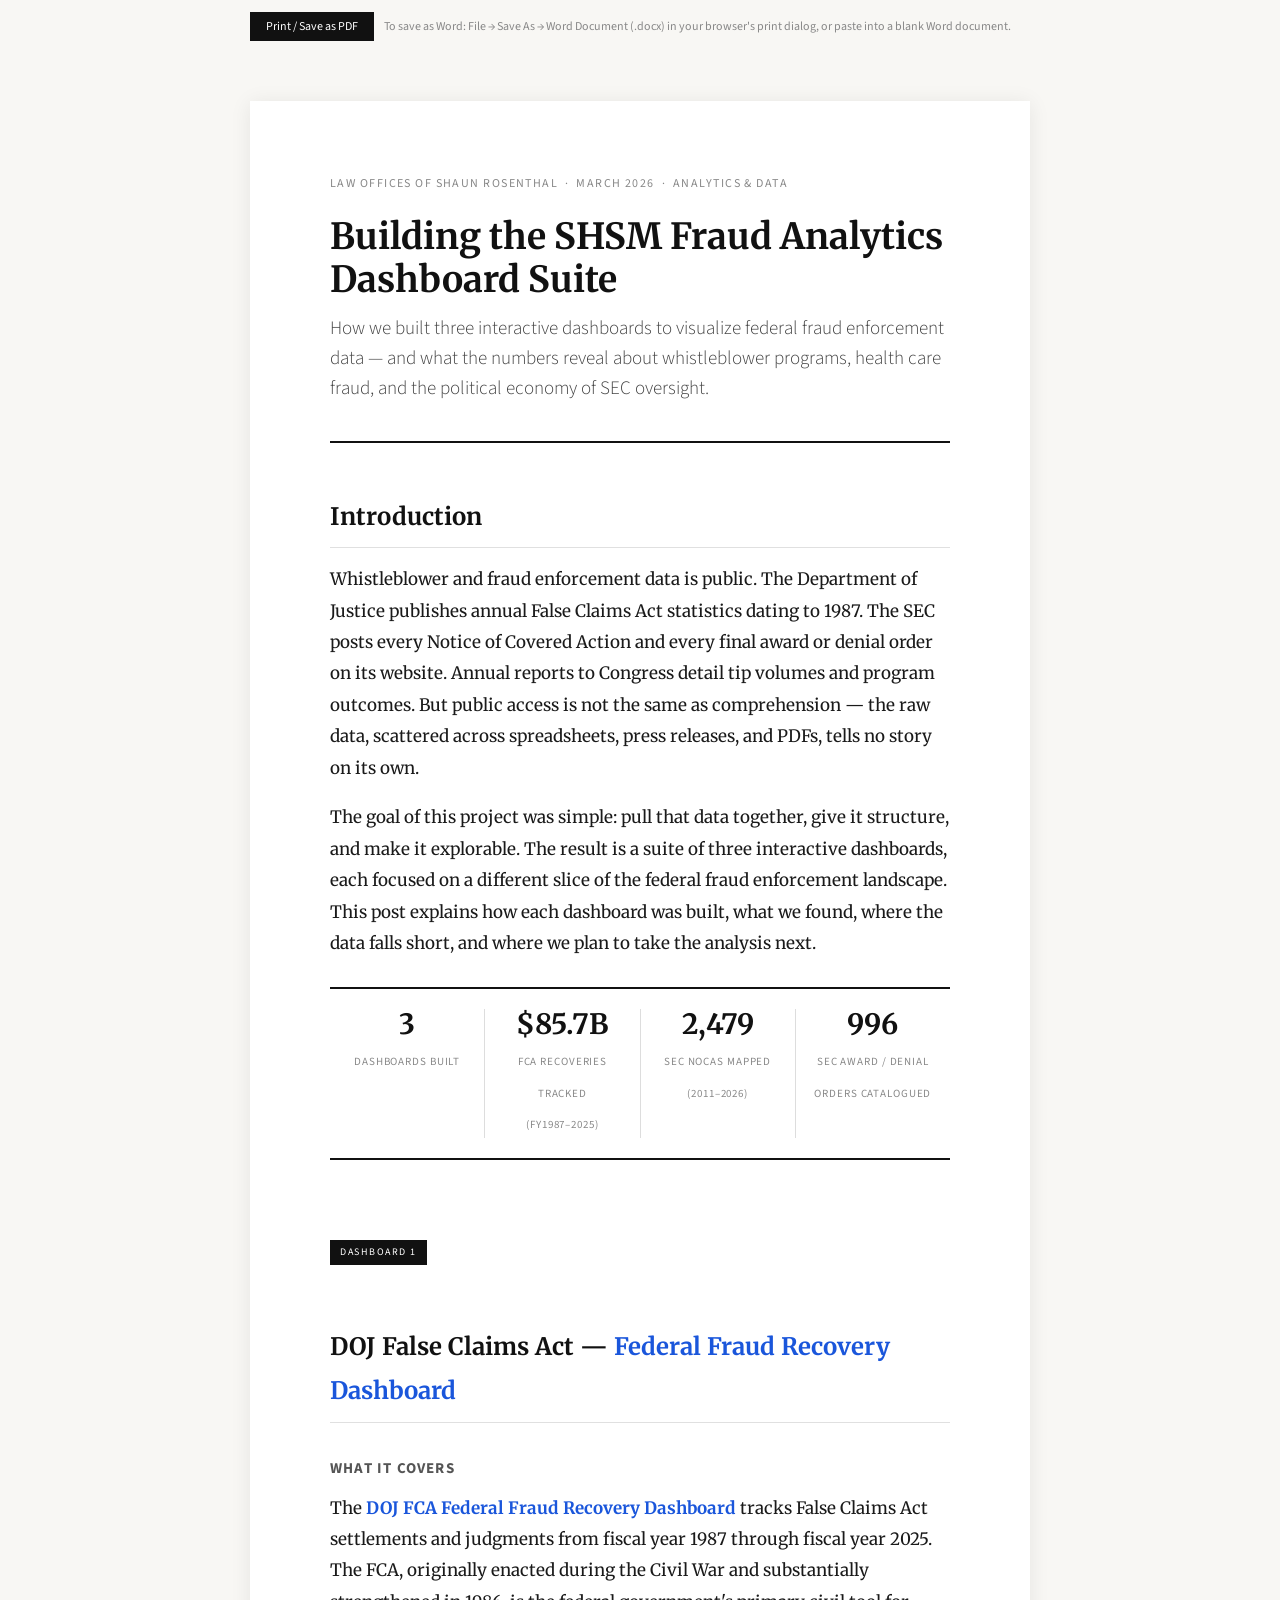
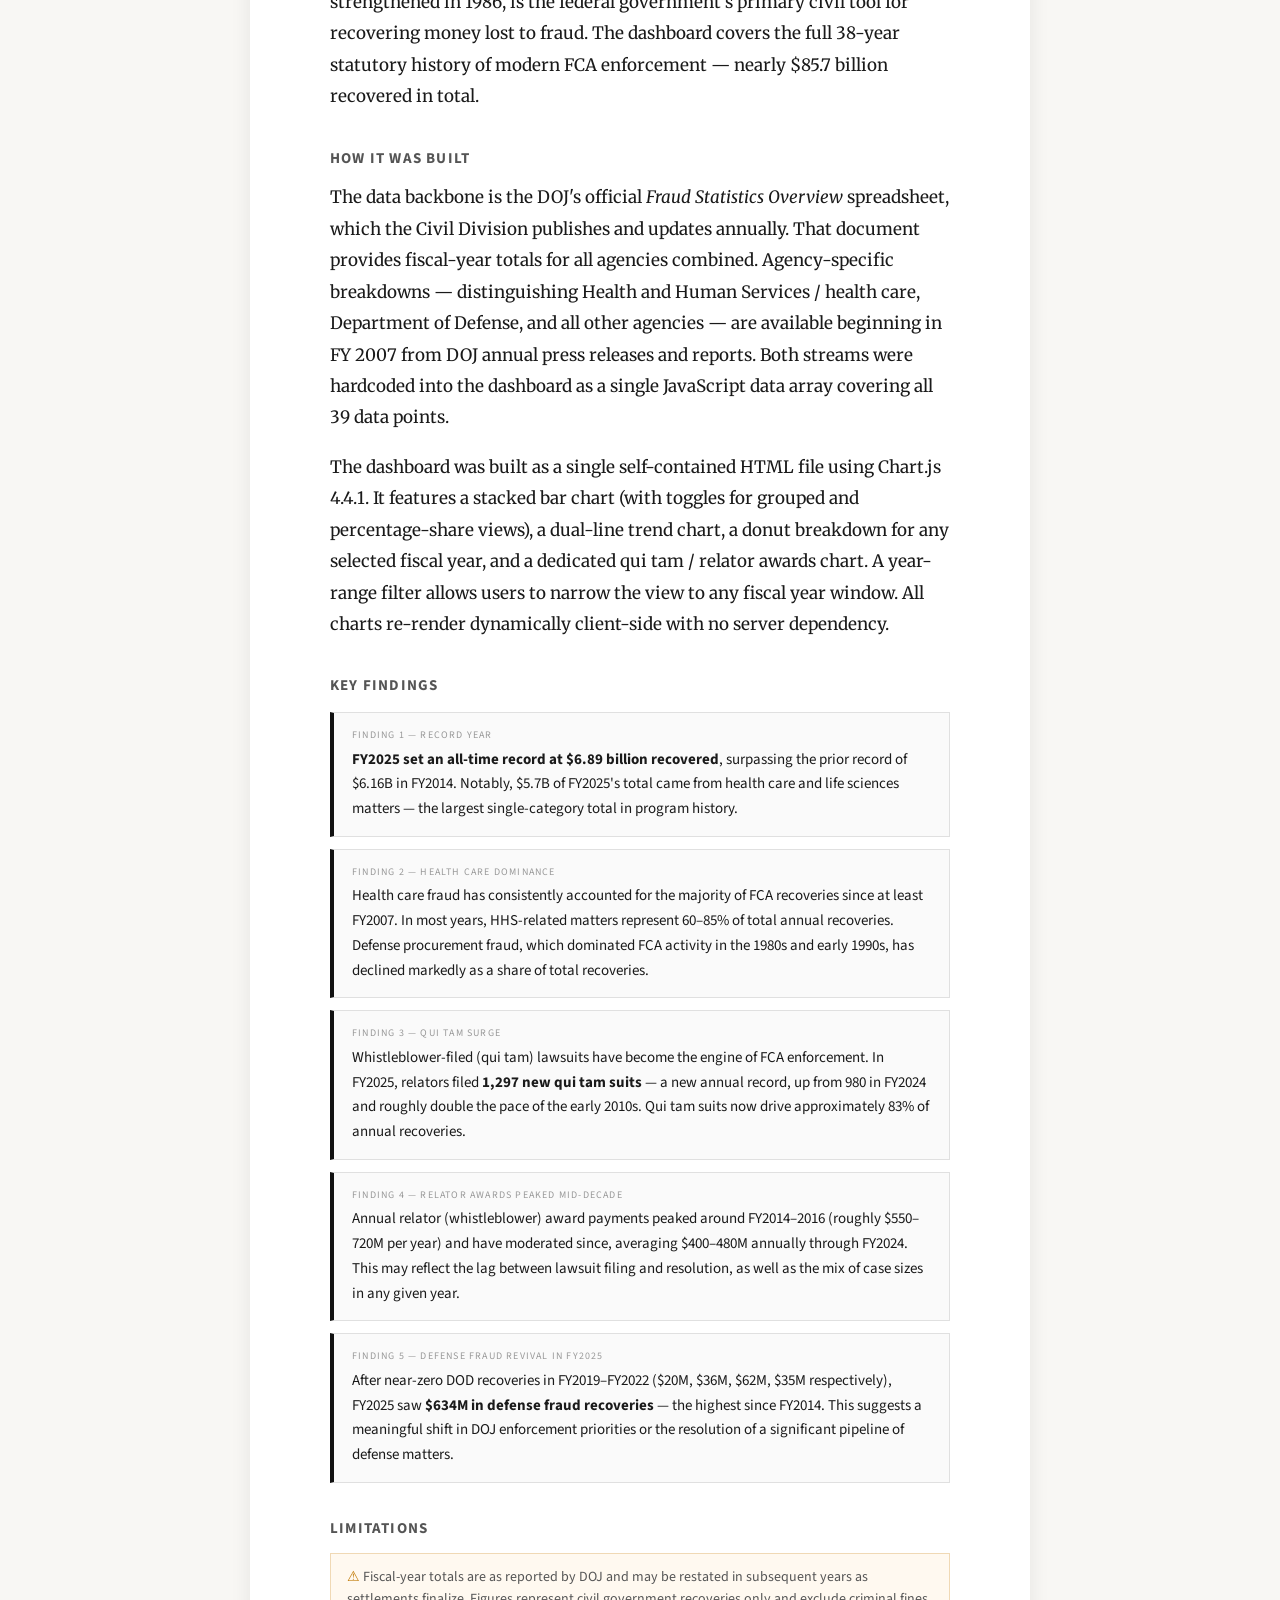
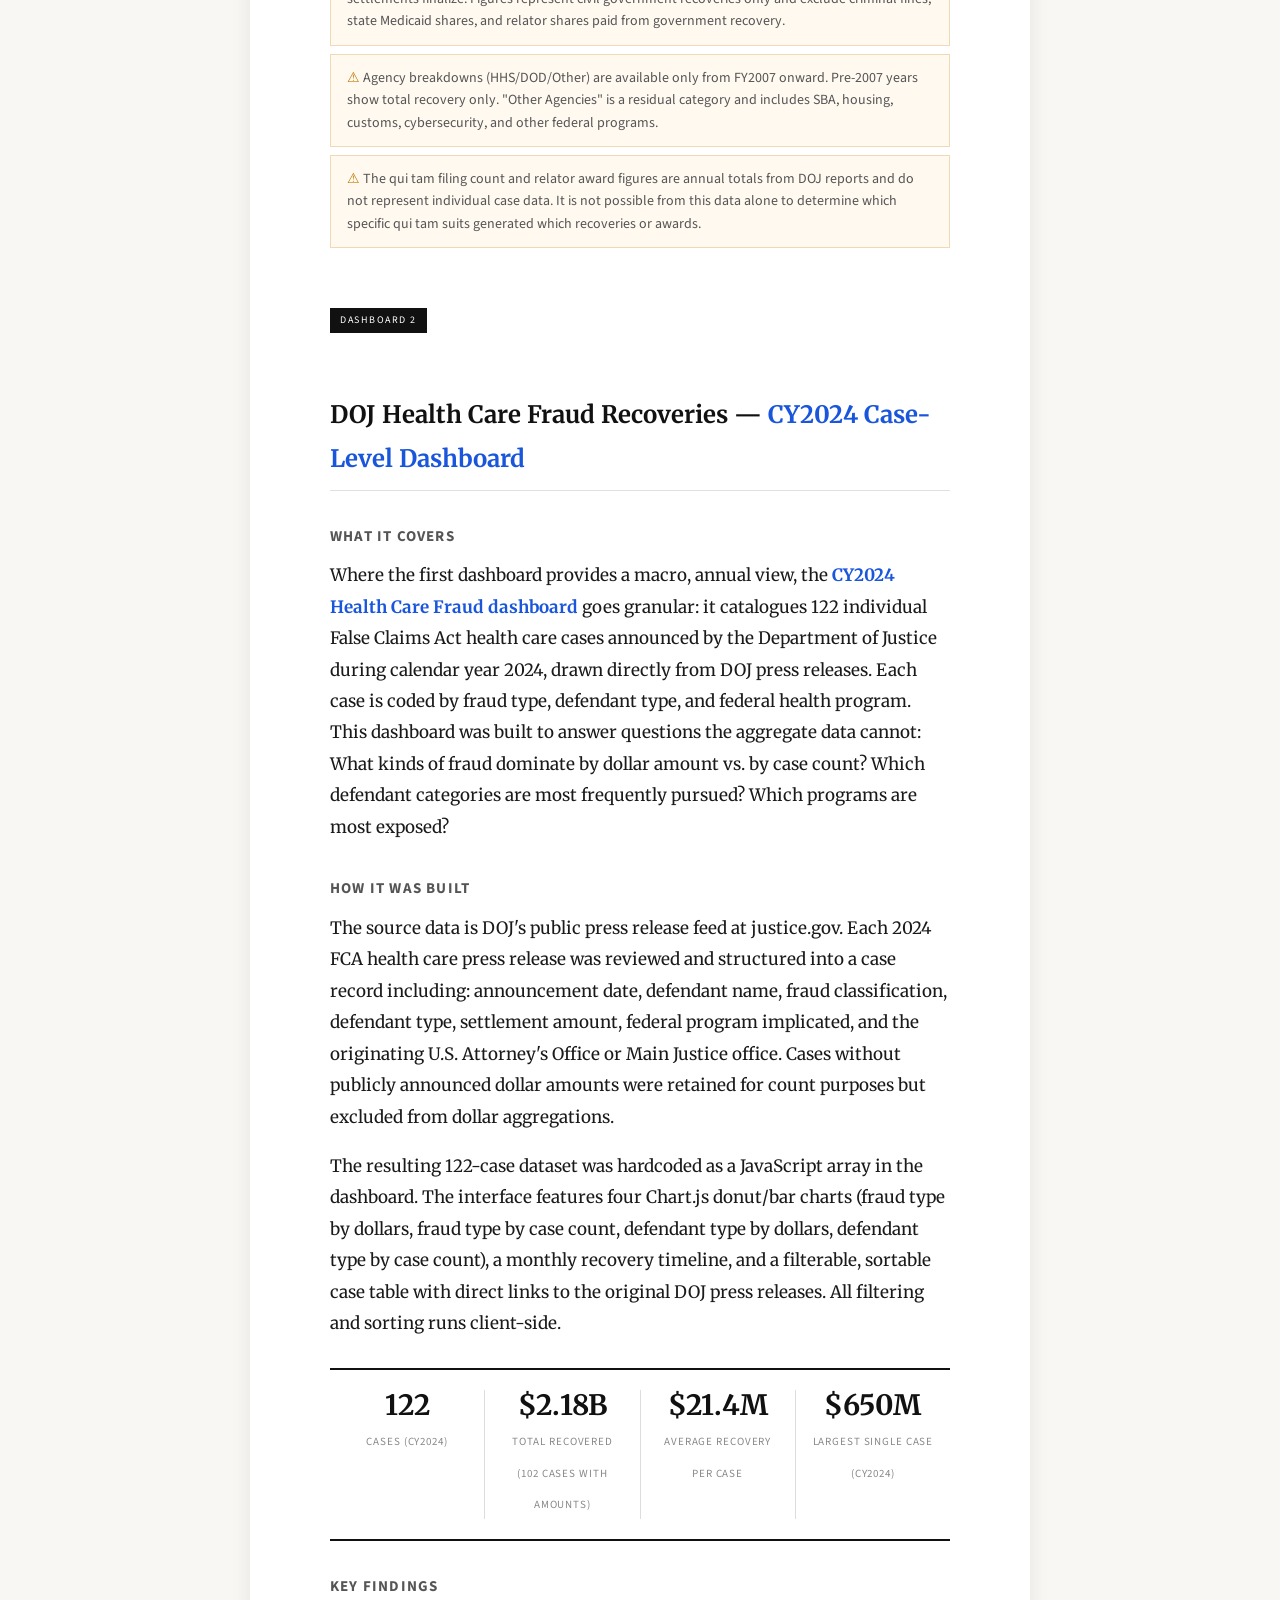
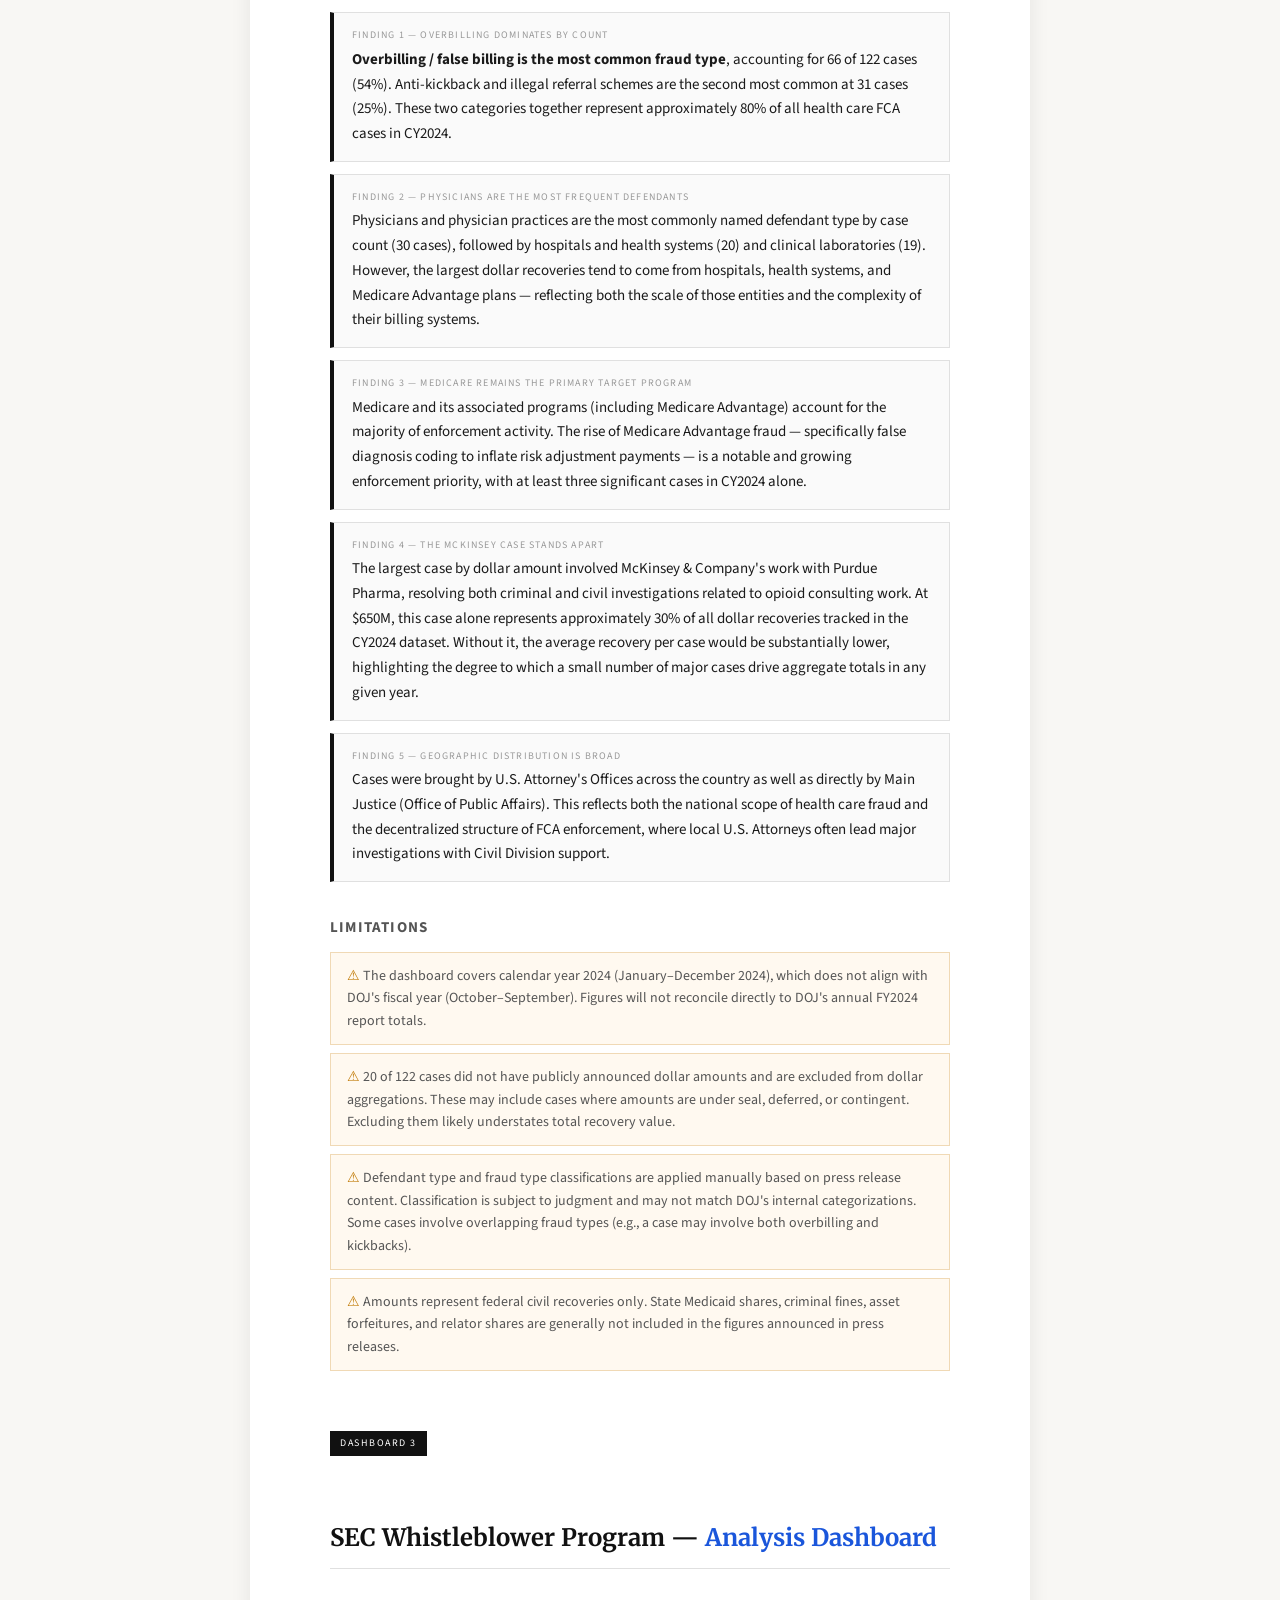
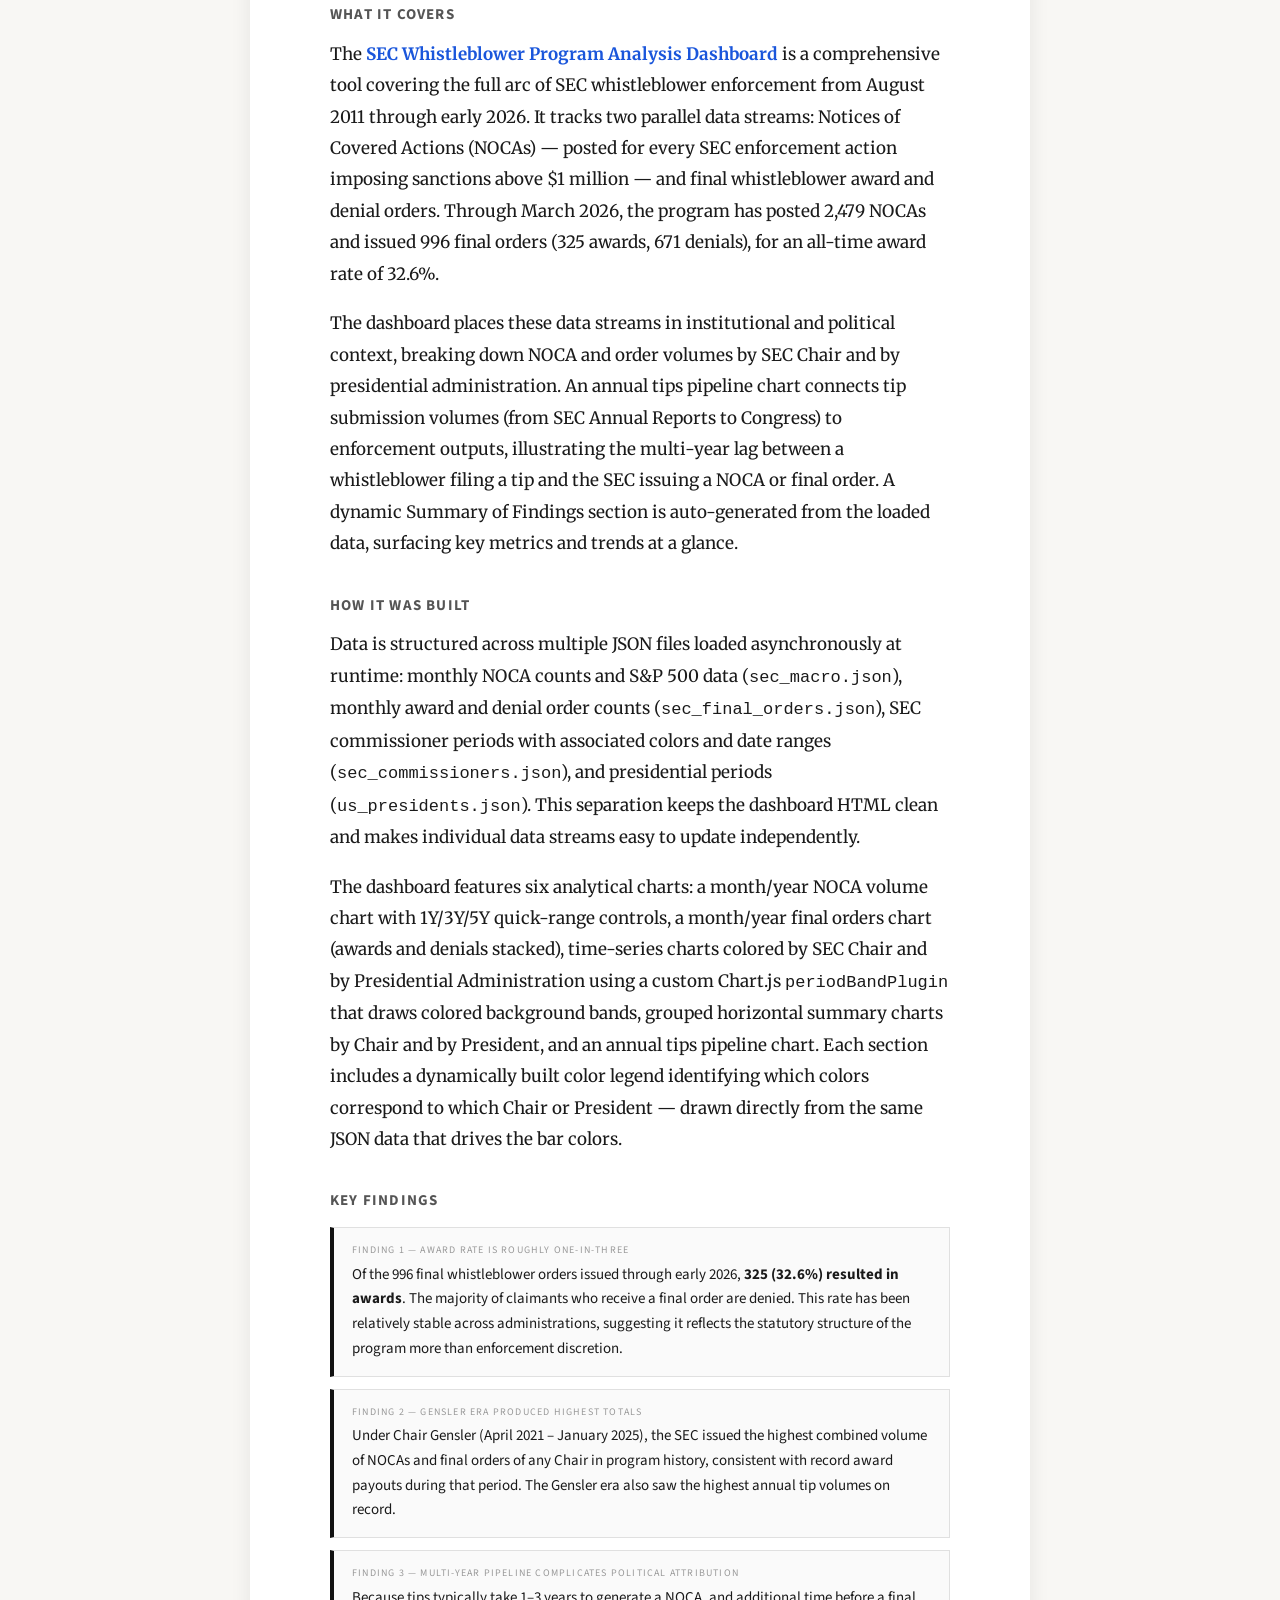
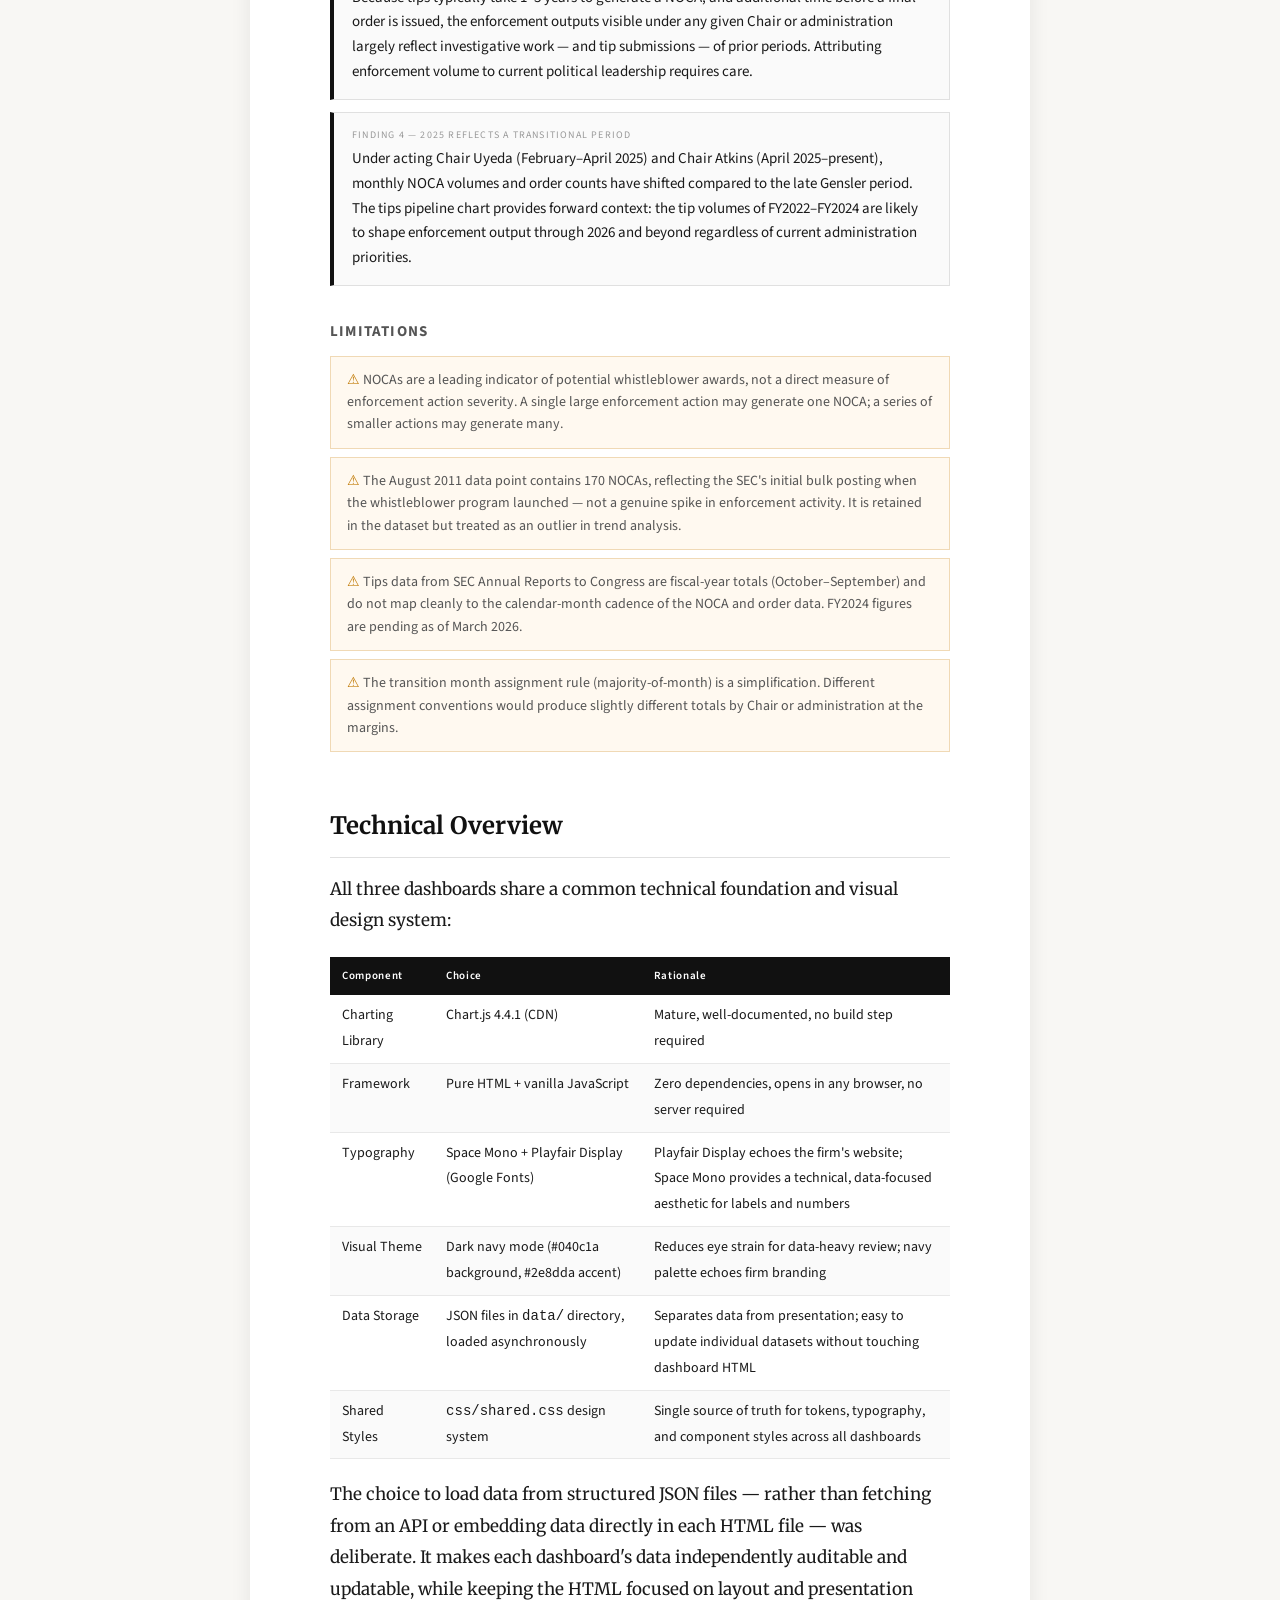
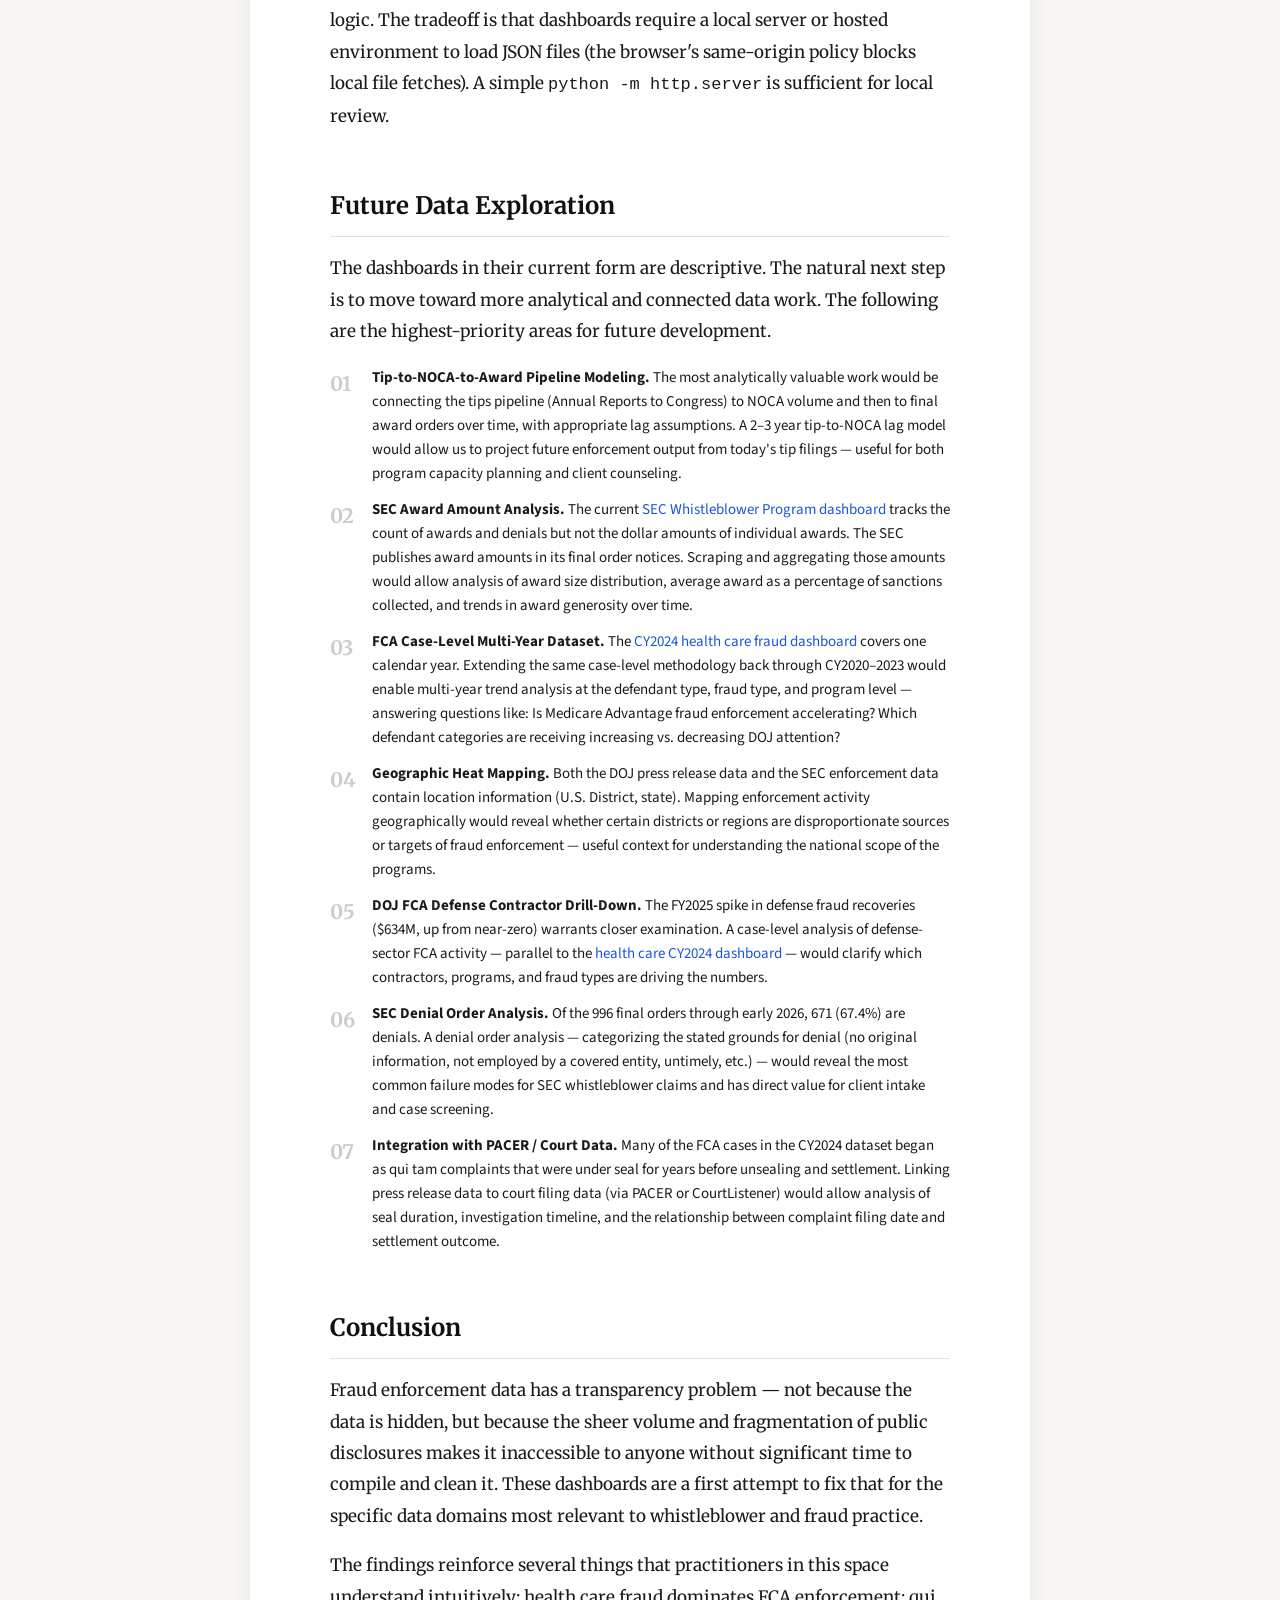
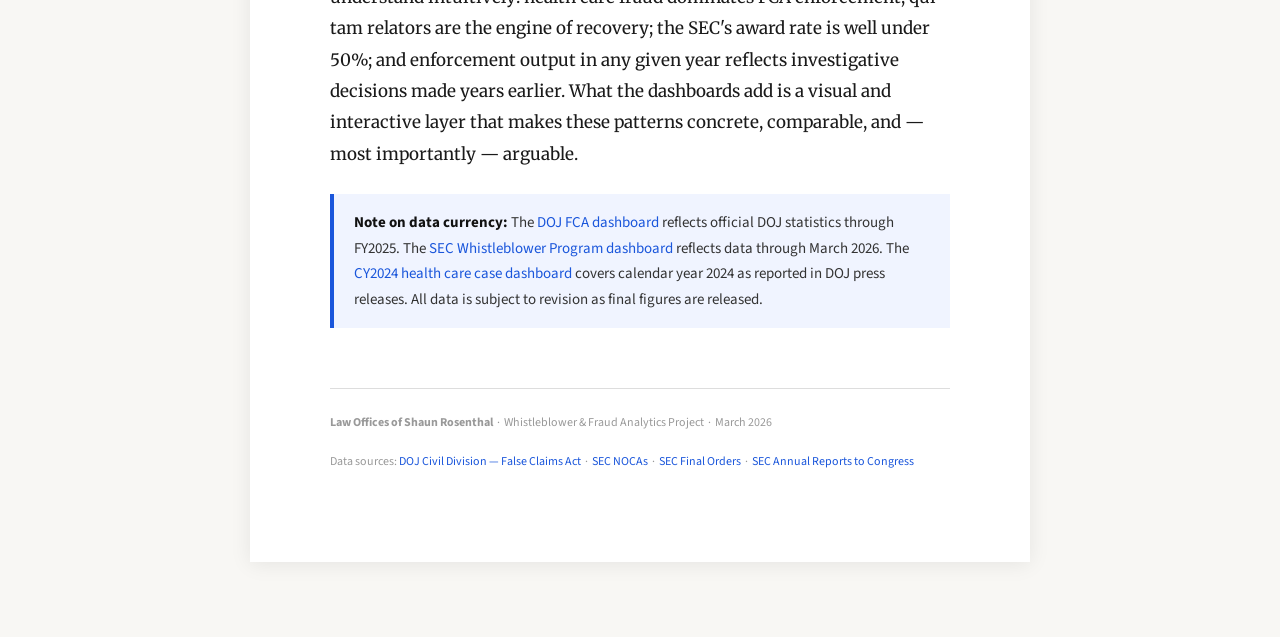
==== blog_dashboard_overview.html @ 453c2d26 "Initial commit — SHSM Fraud Analytics Dashboard Suite Three interactive dashboards covering SEC whis" ====
<!DOCTYPE html>
<html lang="en">
<head>
<meta charset="UTF-8">
<meta name="viewport" content="width=device-width, initial-scale=1.0">
<title>Building the SHSM Fraud Analytics Dashboards — Blog Post</title>
<link rel="stylesheet" href="css/blog.css">
</head>
<body>

<div class="print-bar no-print">
  <button onclick="window.print()">Print / Save as PDF</button>
  <span>To save as Word: File → Save As → Word Document (.docx) in your browser's print dialog, or paste into a blank Word document.</span>
</div>

<div class="page">

  <!-- Header -->
  <div class="meta">Law Offices of Shaun Rosenthal &nbsp;·&nbsp; March 2026 &nbsp;·&nbsp; Analytics &amp; Data</div>

  <h1>Building the SHSM Fraud Analytics Dashboard Suite</h1>

  <p class="deck">
    How we built three interactive dashboards to visualize federal fraud enforcement data — and what the numbers reveal about whistleblower programs, health care fraud, and the political economy of SEC oversight.
  </p>

  <!-- ═══════════════════════════════════════════ -->
  <h2>Introduction</h2>

  <p>
    Whistleblower and fraud enforcement data is public. The Department of Justice publishes annual False Claims Act statistics dating to 1987. The SEC posts every Notice of Covered Action and every final award or denial order on its website. Annual reports to Congress detail tip volumes and program outcomes. But public access is not the same as comprehension — the raw data, scattered across spreadsheets, press releases, and PDFs, tells no story on its own.
  </p>

  <p>
    The goal of this project was simple: pull that data together, give it structure, and make it explorable. The result is a suite of three interactive dashboards, each focused on a different slice of the federal fraud enforcement landscape. This post explains how each dashboard was built, what we found, where the data falls short, and where we plan to take the analysis next.
  </p>

  <div class="stat-row">
    <div class="stat-item">
      <span class="stat-number">3</span>
      <span class="stat-label">Dashboards Built</span>
    </div>
    <div class="stat-item">
      <span class="stat-number">$85.7B</span>
      <span class="stat-label">FCA Recoveries Tracked<br>(FY1987–2025)</span>
    </div>
    <div class="stat-item">
      <span class="stat-number">2,479</span>
      <span class="stat-label">SEC NOCAs Mapped<br>(2011–2026)</span>
    </div>
    <div class="stat-item">
      <span class="stat-number">996</span>
      <span class="stat-label">SEC Award / Denial<br>Orders Catalogued</span>
    </div>
  </div>

  <!-- ═══════════════════════════════════════════ -->
  <div class="section-tag">Dashboard 1</div>
  <h2>DOJ False Claims Act — <a href="doj_fraud_dashboard.html">Federal Fraud Recovery Dashboard</a></h2>

  <h3>What It Covers</h3>
  <p>
    The <a href="doj_fraud_dashboard.html"><strong>DOJ FCA Federal Fraud Recovery Dashboard</strong></a> tracks False Claims Act settlements and judgments from fiscal year 1987 through fiscal year 2025. The FCA, originally enacted during the Civil War and substantially strengthened in 1986, is the federal government's primary civil tool for recovering money lost to fraud. The dashboard covers the full 38-year statutory history of modern FCA enforcement — nearly $85.7 billion recovered in total.
  </p>

  <h3>How It Was Built</h3>
  <p>
    The data backbone is the DOJ's official <em>Fraud Statistics Overview</em> spreadsheet, which the Civil Division publishes and updates annually. That document provides fiscal-year totals for all agencies combined. Agency-specific breakdowns — distinguishing Health and Human Services / health care, Department of Defense, and all other agencies — are available beginning in FY 2007 from DOJ annual press releases and reports. Both streams were hardcoded into the dashboard as a single JavaScript data array covering all 39 data points.
  </p>
  <p>
    The dashboard was built as a single self-contained HTML file using Chart.js 4.4.1. It features a stacked bar chart (with toggles for grouped and percentage-share views), a dual-line trend chart, a donut breakdown for any selected fiscal year, and a dedicated qui tam / relator awards chart. A year-range filter allows users to narrow the view to any fiscal year window. All charts re-render dynamically client-side with no server dependency.
  </p>

  <h3>Key Findings</h3>

  <div class="finding">
    <span class="label">Finding 1 — Record Year</span>
    <strong>FY2025 set an all-time record at $6.89 billion recovered</strong>, surpassing the prior record of $6.16B in FY2014. Notably, $5.7B of FY2025's total came from health care and life sciences matters — the largest single-category total in program history.
  </div>

  <div class="finding">
    <span class="label">Finding 2 — Health Care Dominance</span>
    Health care fraud has consistently accounted for the majority of FCA recoveries since at least FY2007. In most years, HHS-related matters represent 60–85% of total annual recoveries. Defense procurement fraud, which dominated FCA activity in the 1980s and early 1990s, has declined markedly as a share of total recoveries.
  </div>

  <div class="finding">
    <span class="label">Finding 3 — Qui Tam Surge</span>
    Whistleblower-filed (qui tam) lawsuits have become the engine of FCA enforcement. In FY2025, relators filed <strong>1,297 new qui tam suits</strong> — a new annual record, up from 980 in FY2024 and roughly double the pace of the early 2010s. Qui tam suits now drive approximately 83% of annual recoveries.
  </div>

  <div class="finding">
    <span class="label">Finding 4 — Relator Awards Peaked Mid-Decade</span>
    Annual relator (whistleblower) award payments peaked around FY2014–2016 (roughly $550–720M per year) and have moderated since, averaging $400–480M annually through FY2024. This may reflect the lag between lawsuit filing and resolution, as well as the mix of case sizes in any given year.
  </div>

  <div class="finding">
    <span class="label">Finding 5 — Defense Fraud Revival in FY2025</span>
    After near-zero DOD recoveries in FY2019–FY2022 ($20M, $36M, $62M, $35M respectively), FY2025 saw <strong>$634M in defense fraud recoveries</strong> — the highest since FY2014. This suggests a meaningful shift in DOJ enforcement priorities or the resolution of a significant pipeline of defense matters.
  </div>

  <h3>Limitations</h3>

  <div class="limitation">
    Fiscal-year totals are as reported by DOJ and may be restated in subsequent years as settlements finalize. Figures represent civil government recoveries only and exclude criminal fines, state Medicaid shares, and relator shares paid from government recovery.
  </div>

  <div class="limitation">
    Agency breakdowns (HHS/DOD/Other) are available only from FY2007 onward. Pre-2007 years show total recovery only. "Other Agencies" is a residual category and includes SBA, housing, customs, cybersecurity, and other federal programs.
  </div>

  <div class="limitation">
    The qui tam filing count and relator award figures are annual totals from DOJ reports and do not represent individual case data. It is not possible from this data alone to determine which specific qui tam suits generated which recoveries or awards.
  </div>

  <!-- ═══════════════════════════════════════════ -->
  <div class="section-tag">Dashboard 2</div>
  <h2>DOJ Health Care Fraud Recoveries — <a href="DOJ_Health_Care_Fraud_Recoveries_2024.html">CY2024 Case-Level Dashboard</a></h2>

  <h3>What It Covers</h3>
  <p>
    Where the first dashboard provides a macro, annual view, the <a href="DOJ_Health_Care_Fraud_Recoveries_2024.html"><strong>CY2024 Health Care Fraud dashboard</strong></a> goes granular: it catalogues 122 individual False Claims Act health care cases announced by the Department of Justice during calendar year 2024, drawn directly from DOJ press releases. Each case is coded by fraud type, defendant type, and federal health program. This dashboard was built to answer questions the aggregate data cannot: What kinds of fraud dominate by dollar amount vs. by case count? Which defendant categories are most frequently pursued? Which programs are most exposed?
  </p>

  <h3>How It Was Built</h3>
  <p>
    The source data is DOJ's public press release feed at justice.gov. Each 2024 FCA health care press release was reviewed and structured into a case record including: announcement date, defendant name, fraud classification, defendant type, settlement amount, federal program implicated, and the originating U.S. Attorney's Office or Main Justice office. Cases without publicly announced dollar amounts were retained for count purposes but excluded from dollar aggregations.
  </p>
  <p>
    The resulting 122-case dataset was hardcoded as a JavaScript array in the dashboard. The interface features four Chart.js donut/bar charts (fraud type by dollars, fraud type by case count, defendant type by dollars, defendant type by case count), a monthly recovery timeline, and a filterable, sortable case table with direct links to the original DOJ press releases. All filtering and sorting runs client-side.
  </p>

  <div class="stat-row">
    <div class="stat-item">
      <span class="stat-number">122</span>
      <span class="stat-label">Cases (CY2024)</span>
    </div>
    <div class="stat-item">
      <span class="stat-number">$2.18B</span>
      <span class="stat-label">Total Recovered<br>(102 cases with amounts)</span>
    </div>
    <div class="stat-item">
      <span class="stat-number">$21.4M</span>
      <span class="stat-label">Average Recovery<br>per Case</span>
    </div>
    <div class="stat-item">
      <span class="stat-number">$650M</span>
      <span class="stat-label">Largest Single Case<br>(CY2024)</span>
    </div>
  </div>

  <h3>Key Findings</h3>

  <div class="finding">
    <span class="label">Finding 1 — Overbilling Dominates by Count</span>
    <strong>Overbilling / false billing is the most common fraud type</strong>, accounting for 66 of 122 cases (54%). Anti-kickback and illegal referral schemes are the second most common at 31 cases (25%). These two categories together represent approximately 80% of all health care FCA cases in CY2024.
  </div>

  <div class="finding">
    <span class="label">Finding 2 — Physicians Are the Most Frequent Defendants</span>
    Physicians and physician practices are the most commonly named defendant type by case count (30 cases), followed by hospitals and health systems (20) and clinical laboratories (19). However, the largest dollar recoveries tend to come from hospitals, health systems, and Medicare Advantage plans — reflecting both the scale of those entities and the complexity of their billing systems.
  </div>

  <div class="finding">
    <span class="label">Finding 3 — Medicare Remains the Primary Target Program</span>
    Medicare and its associated programs (including Medicare Advantage) account for the majority of enforcement activity. The rise of Medicare Advantage fraud — specifically false diagnosis coding to inflate risk adjustment payments — is a notable and growing enforcement priority, with at least three significant cases in CY2024 alone.
  </div>

  <div class="finding">
    <span class="label">Finding 4 — The McKinsey Case Stands Apart</span>
    The largest case by dollar amount involved McKinsey &amp; Company's work with Purdue Pharma, resolving both criminal and civil investigations related to opioid consulting work. At $650M, this case alone represents approximately 30% of all dollar recoveries tracked in the CY2024 dataset. Without it, the average recovery per case would be substantially lower, highlighting the degree to which a small number of major cases drive aggregate totals in any given year.
  </div>

  <div class="finding">
    <span class="label">Finding 5 — Geographic Distribution Is Broad</span>
    Cases were brought by U.S. Attorney's Offices across the country as well as directly by Main Justice (Office of Public Affairs). This reflects both the national scope of health care fraud and the decentralized structure of FCA enforcement, where local U.S. Attorneys often lead major investigations with Civil Division support.
  </div>

  <h3>Limitations</h3>

  <div class="limitation">
    The dashboard covers calendar year 2024 (January–December 2024), which does not align with DOJ's fiscal year (October–September). Figures will not reconcile directly to DOJ's annual FY2024 report totals.
  </div>

  <div class="limitation">
    20 of 122 cases did not have publicly announced dollar amounts and are excluded from dollar aggregations. These may include cases where amounts are under seal, deferred, or contingent. Excluding them likely understates total recovery value.
  </div>

  <div class="limitation">
    Defendant type and fraud type classifications are applied manually based on press release content. Classification is subject to judgment and may not match DOJ's internal categorizations. Some cases involve overlapping fraud types (e.g., a case may involve both overbilling and kickbacks).
  </div>

  <div class="limitation">
    Amounts represent federal civil recoveries only. State Medicaid shares, criminal fines, asset forfeitures, and relator shares are generally not included in the figures announced in press releases.
  </div>

  <!-- ═══════════════════════════════════════════ -->
  <div class="section-tag">Dashboard 3</div>
  <h2>SEC Whistleblower Program — <a href="sec_macro_dashboard.html">Analysis Dashboard</a></h2>

  <h3>What It Covers</h3>
  <p>
    The <a href="sec_macro_dashboard.html"><strong>SEC Whistleblower Program Analysis Dashboard</strong></a> is a comprehensive tool covering the full arc of SEC whistleblower enforcement from August 2011 through early 2026. It tracks two parallel data streams: Notices of Covered Actions (NOCAs) — posted for every SEC enforcement action imposing sanctions above $1 million — and final whistleblower award and denial orders. Through March 2026, the program has posted 2,479 NOCAs and issued 996 final orders (325 awards, 671 denials), for an all-time award rate of 32.6%.
  </p>
  <p>
    The dashboard places these data streams in institutional and political context, breaking down NOCA and order volumes by SEC Chair and by presidential administration. An annual tips pipeline chart connects tip submission volumes (from SEC Annual Reports to Congress) to enforcement outputs, illustrating the multi-year lag between a whistleblower filing a tip and the SEC issuing a NOCA or final order. A dynamic Summary of Findings section is auto-generated from the loaded data, surfacing key metrics and trends at a glance.
  </p>

  <h3>How It Was Built</h3>
  <p>
    Data is structured across multiple JSON files loaded asynchronously at runtime: monthly NOCA counts and S&amp;P 500 data (<code>sec_macro.json</code>), monthly award and denial order counts (<code>sec_final_orders.json</code>), SEC commissioner periods with associated colors and date ranges (<code>sec_commissioners.json</code>), and presidential periods (<code>us_presidents.json</code>). This separation keeps the dashboard HTML clean and makes individual data streams easy to update independently.
  </p>
  <p>
    The dashboard features six analytical charts: a month/year NOCA volume chart with 1Y/3Y/5Y quick-range controls, a month/year final orders chart (awards and denials stacked), time-series charts colored by SEC Chair and by Presidential Administration using a custom Chart.js <code>periodBandPlugin</code> that draws colored background bands, grouped horizontal summary charts by Chair and by President, and an annual tips pipeline chart. Each section includes a dynamically built color legend identifying which colors correspond to which Chair or President — drawn directly from the same JSON data that drives the bar colors.
  </p>

  <h3>Key Findings</h3>

  <div class="finding">
    <span class="label">Finding 1 — Award Rate Is Roughly One-in-Three</span>
    Of the 996 final whistleblower orders issued through early 2026, <strong>325 (32.6%) resulted in awards</strong>. The majority of claimants who receive a final order are denied. This rate has been relatively stable across administrations, suggesting it reflects the statutory structure of the program more than enforcement discretion.
  </div>

  <div class="finding">
    <span class="label">Finding 2 — Gensler Era Produced Highest Totals</span>
    Under Chair Gensler (April 2021 – January 2025), the SEC issued the highest combined volume of NOCAs and final orders of any Chair in program history, consistent with record award payouts during that period. The Gensler era also saw the highest annual tip volumes on record.
  </div>

  <div class="finding">
    <span class="label">Finding 3 — Multi-Year Pipeline Complicates Political Attribution</span>
    Because tips typically take 1–3 years to generate a NOCA, and additional time before a final order is issued, the enforcement outputs visible under any given Chair or administration largely reflect investigative work — and tip submissions — of prior periods. Attributing enforcement volume to current political leadership requires care.
  </div>

  <div class="finding">
    <span class="label">Finding 4 — 2025 Reflects a Transitional Period</span>
    Under acting Chair Uyeda (February–April 2025) and Chair Atkins (April 2025–present), monthly NOCA volumes and order counts have shifted compared to the late Gensler period. The tips pipeline chart provides forward context: the tip volumes of FY2022–FY2024 are likely to shape enforcement output through 2026 and beyond regardless of current administration priorities.
  </div>

  <h3>Limitations</h3>

  <div class="limitation">
    NOCAs are a leading indicator of potential whistleblower awards, not a direct measure of enforcement action severity. A single large enforcement action may generate one NOCA; a series of smaller actions may generate many.
  </div>

  <div class="limitation">
    The August 2011 data point contains 170 NOCAs, reflecting the SEC's initial bulk posting when the whistleblower program launched — not a genuine spike in enforcement activity. It is retained in the dataset but treated as an outlier in trend analysis.
  </div>

  <div class="limitation">
    Tips data from SEC Annual Reports to Congress are fiscal-year totals (October–September) and do not map cleanly to the calendar-month cadence of the NOCA and order data. FY2024 figures are pending as of March 2026.
  </div>

  <div class="limitation">
    The transition month assignment rule (majority-of-month) is a simplification. Different assignment conventions would produce slightly different totals by Chair or administration at the margins.
  </div>

  <!-- ═══════════════════════════════════════════ -->
  <h2>Technical Overview</h2>

  <p>
    All three dashboards share a common technical foundation and visual design system:
  </p>

  <table>
    <thead>
      <tr>
        <th>Component</th>
        <th>Choice</th>
        <th>Rationale</th>
      </tr>
    </thead>
    <tbody>
      <tr>
        <td>Charting Library</td>
        <td>Chart.js 4.4.1 (CDN)</td>
        <td>Mature, well-documented, no build step required</td>
      </tr>
      <tr>
        <td>Framework</td>
        <td>Pure HTML + vanilla JavaScript</td>
        <td>Zero dependencies, opens in any browser, no server required</td>
      </tr>
      <tr>
        <td>Typography</td>
        <td>Space Mono + Playfair Display (Google Fonts)</td>
        <td>Playfair Display echoes the firm's website; Space Mono provides a technical, data-focused aesthetic for labels and numbers</td>
      </tr>
      <tr>
        <td>Visual Theme</td>
        <td>Dark navy mode (#040c1a background, #2e8dda accent)</td>
        <td>Reduces eye strain for data-heavy review; navy palette echoes firm branding</td>
      </tr>
      <tr>
        <td>Data Storage</td>
        <td>JSON files in <code>data/</code> directory, loaded asynchronously</td>
        <td>Separates data from presentation; easy to update individual datasets without touching dashboard HTML</td>
      </tr>
      <tr>
        <td>Shared Styles</td>
        <td><code>css/shared.css</code> design system</td>
        <td>Single source of truth for tokens, typography, and component styles across all dashboards</td>
      </tr>
    </tbody>
  </table>

  <p>
    The choice to load data from structured JSON files — rather than fetching from an API or embedding data directly in each HTML file — was deliberate. It makes each dashboard's data independently auditable and updatable, while keeping the HTML focused on layout and presentation logic. The tradeoff is that dashboards require a local server or hosted environment to load JSON files (the browser's same-origin policy blocks local file fetches). A simple <code>python -m http.server</code> is sufficient for local review.
  </p>

  <!-- ═══════════════════════════════════════════ -->
  <h2>Future Data Exploration</h2>

  <p>
    The dashboards in their current form are descriptive. The natural next step is to move toward more analytical and connected data work. The following are the highest-priority areas for future development.
  </p>

  <div class="future-item">
    <span class="future-num">01</span>
    <div>
      <strong>Tip-to-NOCA-to-Award Pipeline Modeling.</strong> The most analytically valuable work would be connecting the tips pipeline (Annual Reports to Congress) to NOCA volume and then to final award orders over time, with appropriate lag assumptions. A 2–3 year tip-to-NOCA lag model would allow us to project future enforcement output from today's tip filings — useful for both program capacity planning and client counseling.
    </div>
  </div>

  <div class="future-item">
    <span class="future-num">02</span>
    <div>
      <strong>SEC Award Amount Analysis.</strong> The current <a href="sec_macro_dashboard.html">SEC Whistleblower Program dashboard</a> tracks the count of awards and denials but not the dollar amounts of individual awards. The SEC publishes award amounts in its final order notices. Scraping and aggregating those amounts would allow analysis of award size distribution, average award as a percentage of sanctions collected, and trends in award generosity over time.
    </div>
  </div>

  <div class="future-item">
    <span class="future-num">03</span>
    <div>
      <strong>FCA Case-Level Multi-Year Dataset.</strong> The <a href="DOJ_Health_Care_Fraud_Recoveries_2024.html">CY2024 health care fraud dashboard</a> covers one calendar year. Extending the same case-level methodology back through CY2020–2023 would enable multi-year trend analysis at the defendant type, fraud type, and program level — answering questions like: Is Medicare Advantage fraud enforcement accelerating? Which defendant categories are receiving increasing vs. decreasing DOJ attention?
    </div>
  </div>

  <div class="future-item">
    <span class="future-num">04</span>
    <div>
      <strong>Geographic Heat Mapping.</strong> Both the DOJ press release data and the SEC enforcement data contain location information (U.S. District, state). Mapping enforcement activity geographically would reveal whether certain districts or regions are disproportionate sources or targets of fraud enforcement — useful context for understanding the national scope of the programs.
    </div>
  </div>

  <div class="future-item">
    <span class="future-num">05</span>
    <div>
      <strong>DOJ FCA Defense Contractor Drill-Down.</strong> The FY2025 spike in defense fraud recoveries ($634M, up from near-zero) warrants closer examination. A case-level analysis of defense-sector FCA activity — parallel to the <a href="DOJ_Health_Care_Fraud_Recoveries_2024.html">health care CY2024 dashboard</a> — would clarify which contractors, programs, and fraud types are driving the numbers.
    </div>
  </div>

  <div class="future-item">
    <span class="future-num">06</span>
    <div>
      <strong>SEC Denial Order Analysis.</strong> Of the 996 final orders through early 2026, 671 (67.4%) are denials. A denial order analysis — categorizing the stated grounds for denial (no original information, not employed by a covered entity, untimely, etc.) — would reveal the most common failure modes for SEC whistleblower claims and has direct value for client intake and case screening.
    </div>
  </div>

  <div class="future-item">
    <span class="future-num">07</span>
    <div>
      <strong>Integration with PACER / Court Data.</strong> Many of the FCA cases in the CY2024 dataset began as qui tam complaints that were under seal for years before unsealing and settlement. Linking press release data to court filing data (via PACER or CourtListener) would allow analysis of seal duration, investigation timeline, and the relationship between complaint filing date and settlement outcome.
    </div>
  </div>

  <!-- ═══════════════════════════════════════════ -->
  <h2>Conclusion</h2>

  <p>
    Fraud enforcement data has a transparency problem — not because the data is hidden, but because the sheer volume and fragmentation of public disclosures makes it inaccessible to anyone without significant time to compile and clean it. These dashboards are a first attempt to fix that for the specific data domains most relevant to whistleblower and fraud practice.
  </p>

  <p>
    The findings reinforce several things that practitioners in this space understand intuitively: health care fraud dominates FCA enforcement; qui tam relators are the engine of recovery; the SEC's award rate is well under 50%; and enforcement output in any given year reflects investigative decisions made years earlier. What the dashboards add is a visual and interactive layer that makes these patterns concrete, comparable, and — most importantly — arguable.
  </p>

  <div class="callout">
    <strong>Note on data currency:</strong> The <a href="doj_fraud_dashboard.html">DOJ FCA dashboard</a> reflects official DOJ statistics through FY2025. The <a href="sec_macro_dashboard.html">SEC Whistleblower Program dashboard</a> reflects data through March 2026. The <a href="DOJ_Health_Care_Fraud_Recoveries_2024.html">CY2024 health care case dashboard</a> covers calendar year 2024 as reported in DOJ press releases. All data is subject to revision as final figures are released.
  </div>

  <!-- Footer -->
  <div class="post-footer">
    <p><strong>Law Offices of Shaun Rosenthal</strong> &nbsp;·&nbsp; Whistleblower &amp; Fraud Analytics Project &nbsp;·&nbsp; March 2026</p>
    <p>
      Data sources: <a href="https://www.justice.gov/civil/false-claims-act">DOJ Civil Division — False Claims Act</a> &nbsp;·&nbsp;
      <a href="https://www.sec.gov/enforcement-litigation/whistleblower-program/whistleblower-program-notices-covered-action">SEC NOCAs</a> &nbsp;·&nbsp;
      <a href="https://www.sec.gov/enforcement-litigation/whistleblower-program/final-orders-whistleblower-award-determinations">SEC Final Orders</a> &nbsp;·&nbsp;
      <a href="https://www.sec.gov/whistleblower/annual-reports">SEC Annual Reports to Congress</a>
    </p>
  </div>

</div><!-- /page -->
</body>
</html>
---- css/blog.css ----
/*
 * blog.css — SHSM Blog / Document Pages
 * Light editorial theme for long-form content and printable reports.
 */

@import url('https://fonts.googleapis.com/css2?family=Merriweather:ital,wght@0,300;0,400;0,700;1,300;1,400&family=Source+Sans+Pro:wght@300;400;600;700&display=swap');

/* ── Reset ──────────────────────────────────────────────────────────────── */
*, *::before, *::after { box-sizing: border-box; margin: 0; padding: 0; }

/* ── Base ───────────────────────────────────────────────────────────────── */
body {
  background: #f8f7f4;
  color: #1a1a1a;
  font-family: 'Merriweather', Georgia, serif;
  font-size: 17px;
  line-height: 1.85;
}

/* ── Page wrapper (mimics printed page) ─────────────────────────────────── */
.page {
  max-width: 780px;
  margin: 48px auto 80px;
  background: #fff;
  padding: 72px 80px;
  box-shadow: 0 2px 20px rgba(0, 0, 0, 0.08);
}

@media (max-width: 860px) {
  .page { padding: 40px 28px; margin: 24px auto 48px; }
}

@media print {
  body { background: #fff; }
  .page { box-shadow: none; margin: 0; padding: 48px 64px; }
  .no-print { display: none; }
}

/* ── Print bar ──────────────────────────────────────────────────────────── */
.print-bar {
  max-width: 780px;
  margin: 0 auto;
  padding: 12px 0;
  font-family: 'Source Sans Pro', sans-serif;
  font-size: 12px;
  color: #888;
}

.print-bar button {
  font-family: 'Source Sans Pro', sans-serif;
  font-size: 12px;
  padding: 6px 16px;
  background: #111;
  color: #fff;
  border: none;
  cursor: pointer;
  margin-right: 8px;
}
.print-bar button:hover { background: #333; }

/* ── Meta / byline ──────────────────────────────────────────────────────── */
.meta {
  font-family: 'Source Sans Pro', sans-serif;
  font-size: 12px;
  letter-spacing: 0.12em;
  text-transform: uppercase;
  color: #888;
  margin-bottom: 20px;
}

/* ── Typography ─────────────────────────────────────────────────────────── */
h1 {
  font-family: 'Merriweather', serif;
  font-size: 36px;
  font-weight: 700;
  line-height: 1.2;
  color: #111;
  margin-bottom: 12px;
}

.deck {
  font-family: 'Source Sans Pro', sans-serif;
  font-size: 19px;
  font-weight: 300;
  color: #444;
  line-height: 1.6;
  margin-bottom: 36px;
  padding-bottom: 36px;
  border-bottom: 2px solid #111;
}

h2 {
  font-family: 'Merriweather', serif;
  font-size: 24px;
  font-weight: 700;
  color: #111;
  margin: 52px 0 16px;
  padding-bottom: 8px;
  border-bottom: 1px solid #e0e0e0;
}

h3 {
  font-family: 'Source Sans Pro', sans-serif;
  font-size: 15px;
  font-weight: 700;
  letter-spacing: 0.08em;
  text-transform: uppercase;
  color: #555;
  margin: 32px 0 10px;
}

p { margin-bottom: 18px; }

a { color: #1a56db; text-decoration: none; }
a:hover { text-decoration: underline; }

/* ── Pull stats row ─────────────────────────────────────────────────────── */
.stat-row {
  display: flex;
  gap: 0;
  margin: 28px 0;
  border-top: 2px solid #111;
  border-bottom: 2px solid #111;
  padding: 20px 0;
}

.stat-item {
  flex: 1;
  text-align: center;
  padding: 0 16px;
  border-right: 1px solid #ddd;
}
.stat-item:last-child { border-right: none; }

.stat-number {
  font-family: 'Merriweather', serif;
  font-size: 28px;
  font-weight: 700;
  color: #111;
  display: block;
  line-height: 1.1;
  margin-bottom: 4px;
}

.stat-label {
  font-family: 'Source Sans Pro', sans-serif;
  font-size: 11px;
  letter-spacing: 0.08em;
  text-transform: uppercase;
  color: #888;
}

/* ── Callout / pull quote ───────────────────────────────────────────────── */
.callout {
  border-left: 4px solid #1a56db;
  background: #f0f4ff;
  padding: 16px 20px;
  margin: 24px 0;
  font-family: 'Source Sans Pro', sans-serif;
  font-size: 15px;
  color: #333;
  line-height: 1.7;
}
.callout strong { color: #111; }

/* ── Finding boxes ──────────────────────────────────────────────────────── */
.finding {
  background: #fafafa;
  border: 1px solid #e0e0e0;
  border-left: 4px solid #111;
  padding: 14px 18px;
  margin: 12px 0;
  font-family: 'Source Sans Pro', sans-serif;
  font-size: 15px;
  line-height: 1.65;
}
.finding .label {
  font-size: 10px;
  letter-spacing: 0.12em;
  text-transform: uppercase;
  color: #999;
  display: block;
  margin-bottom: 4px;
}

/* ── Limitation boxes ───────────────────────────────────────────────────── */
.limitation {
  background: #fff9f0;
  border: 1px solid #f0d9b5;
  padding: 12px 16px;
  margin: 8px 0;
  font-family: 'Source Sans Pro', sans-serif;
  font-size: 14px;
  line-height: 1.6;
  color: #555;
}
.limitation::before { content: '⚠ '; color: #c07800; }

/* ── Future exploration items ───────────────────────────────────────────── */
.future-item {
  display: flex;
  gap: 14px;
  margin: 12px 0;
  font-family: 'Source Sans Pro', sans-serif;
  font-size: 15px;
  line-height: 1.6;
}
.future-num {
  font-family: 'Merriweather', serif;
  font-size: 20px;
  font-weight: 700;
  color: #ccc;
  flex-shrink: 0;
  width: 28px;
  padding-top: 2px;
}

/* ── Section divider tag ────────────────────────────────────────────────── */
.section-tag {
  display: inline-block;
  font-family: 'Source Sans Pro', sans-serif;
  font-size: 10px;
  letter-spacing: 0.15em;
  text-transform: uppercase;
  background: #111;
  color: #fff;
  padding: 3px 10px;
  margin-bottom: 8px;
  margin-top: 52px;
}

/* ── Table ──────────────────────────────────────────────────────────────── */
table {
  width: 100%;
  border-collapse: collapse;
  font-family: 'Source Sans Pro', sans-serif;
  font-size: 14px;
  margin: 20px 0;
}
th {
  background: #111;
  color: #fff;
  text-align: left;
  padding: 9px 12px;
  font-size: 11px;
  letter-spacing: 0.06em;
  font-weight: 600;
}
td {
  padding: 8px 12px;
  border-bottom: 1px solid #e8e8e8;
  vertical-align: top;
}
tr:nth-child(even) td { background: #fafafa; }

/* ── Post footer ────────────────────────────────────────────────────────── */
.post-footer {
  margin-top: 60px;
  padding-top: 24px;
  border-top: 1px solid #ddd;
  font-family: 'Source Sans Pro', sans-serif;
  font-size: 12px;
  color: #999;
  line-height: 1.7;
}
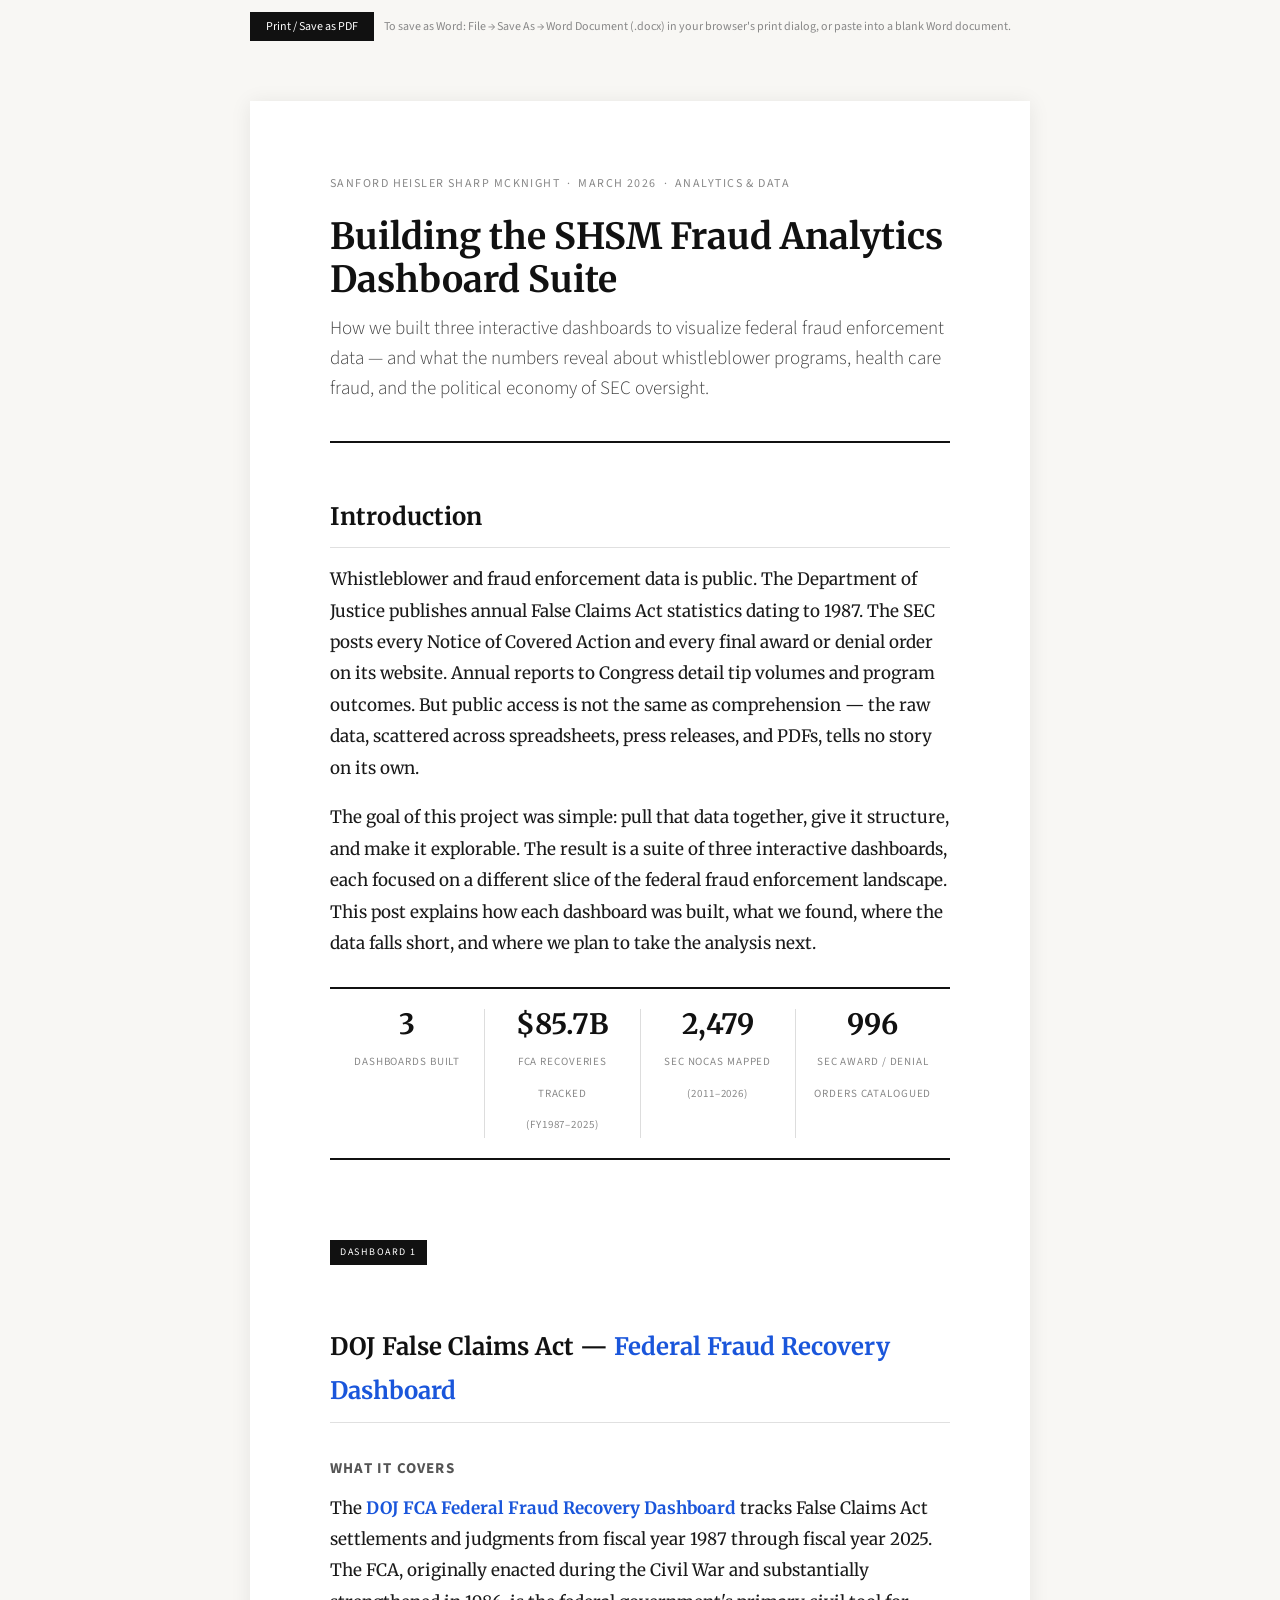
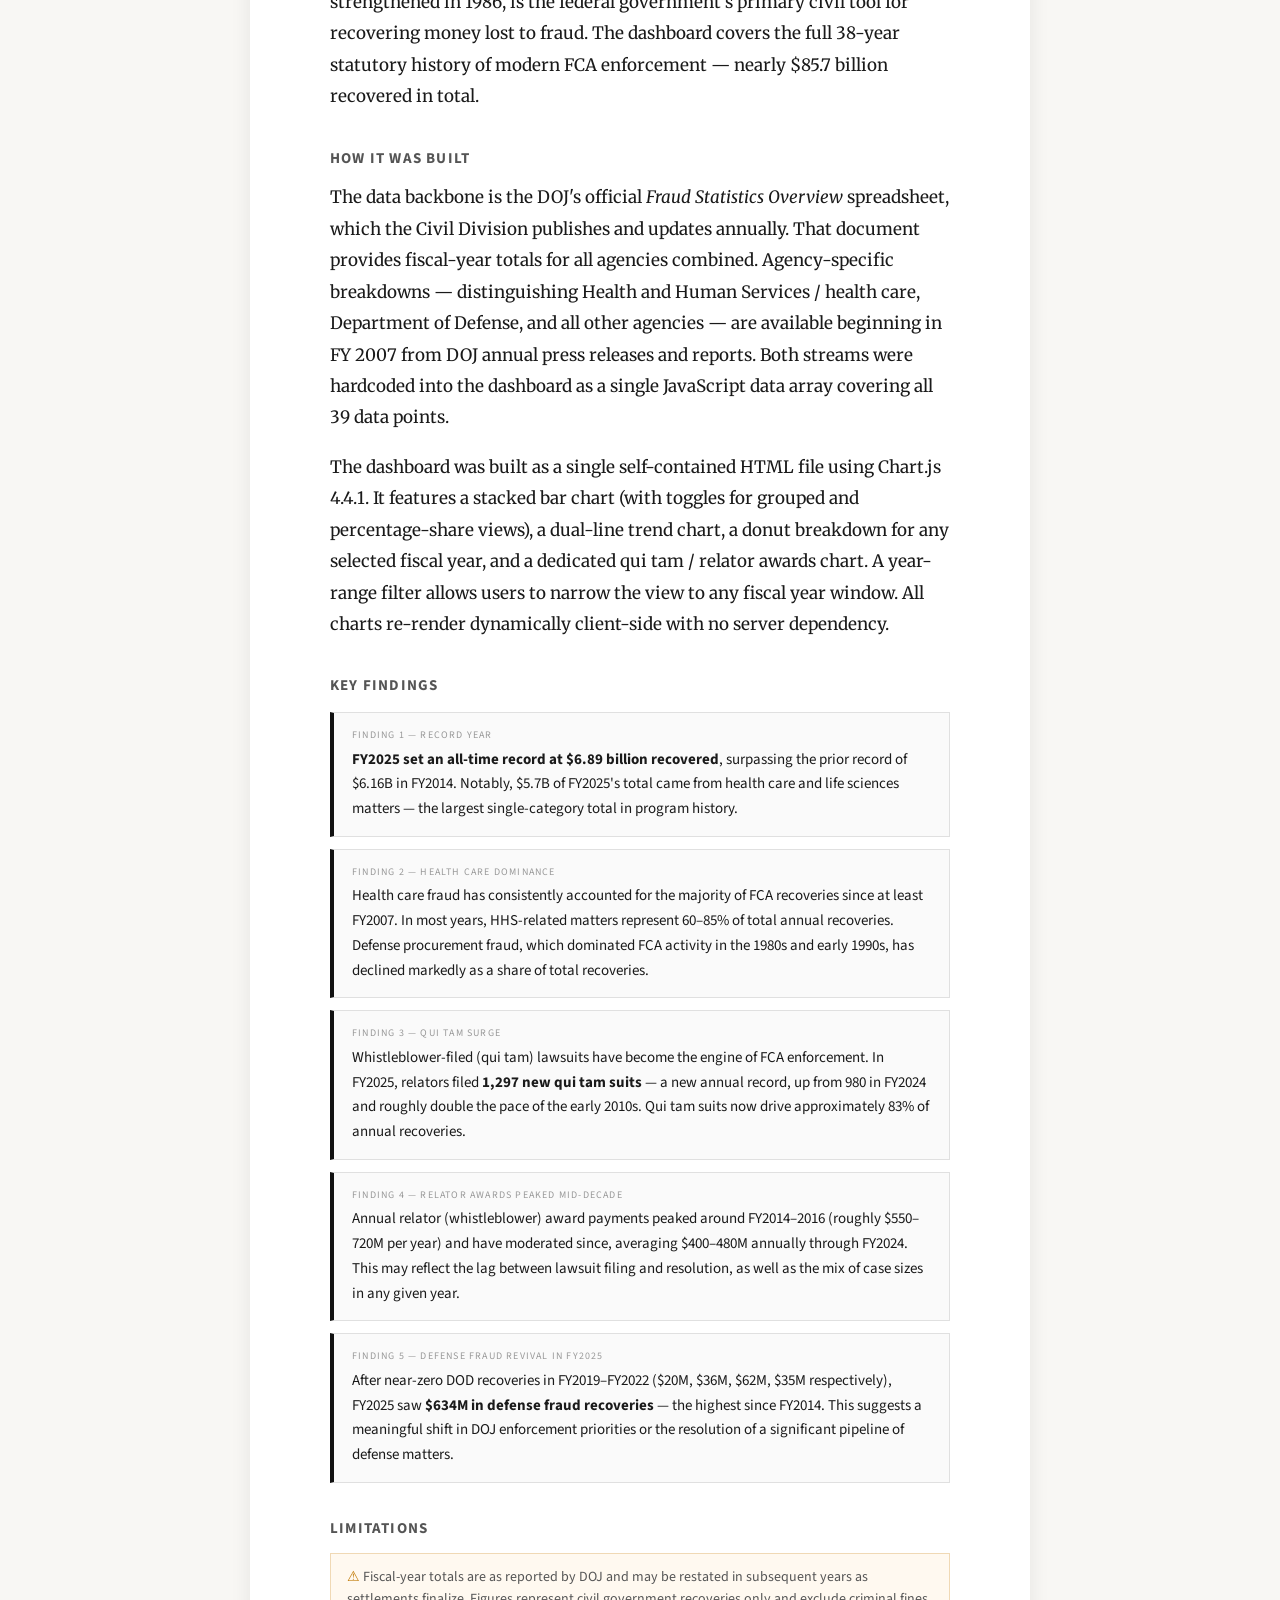
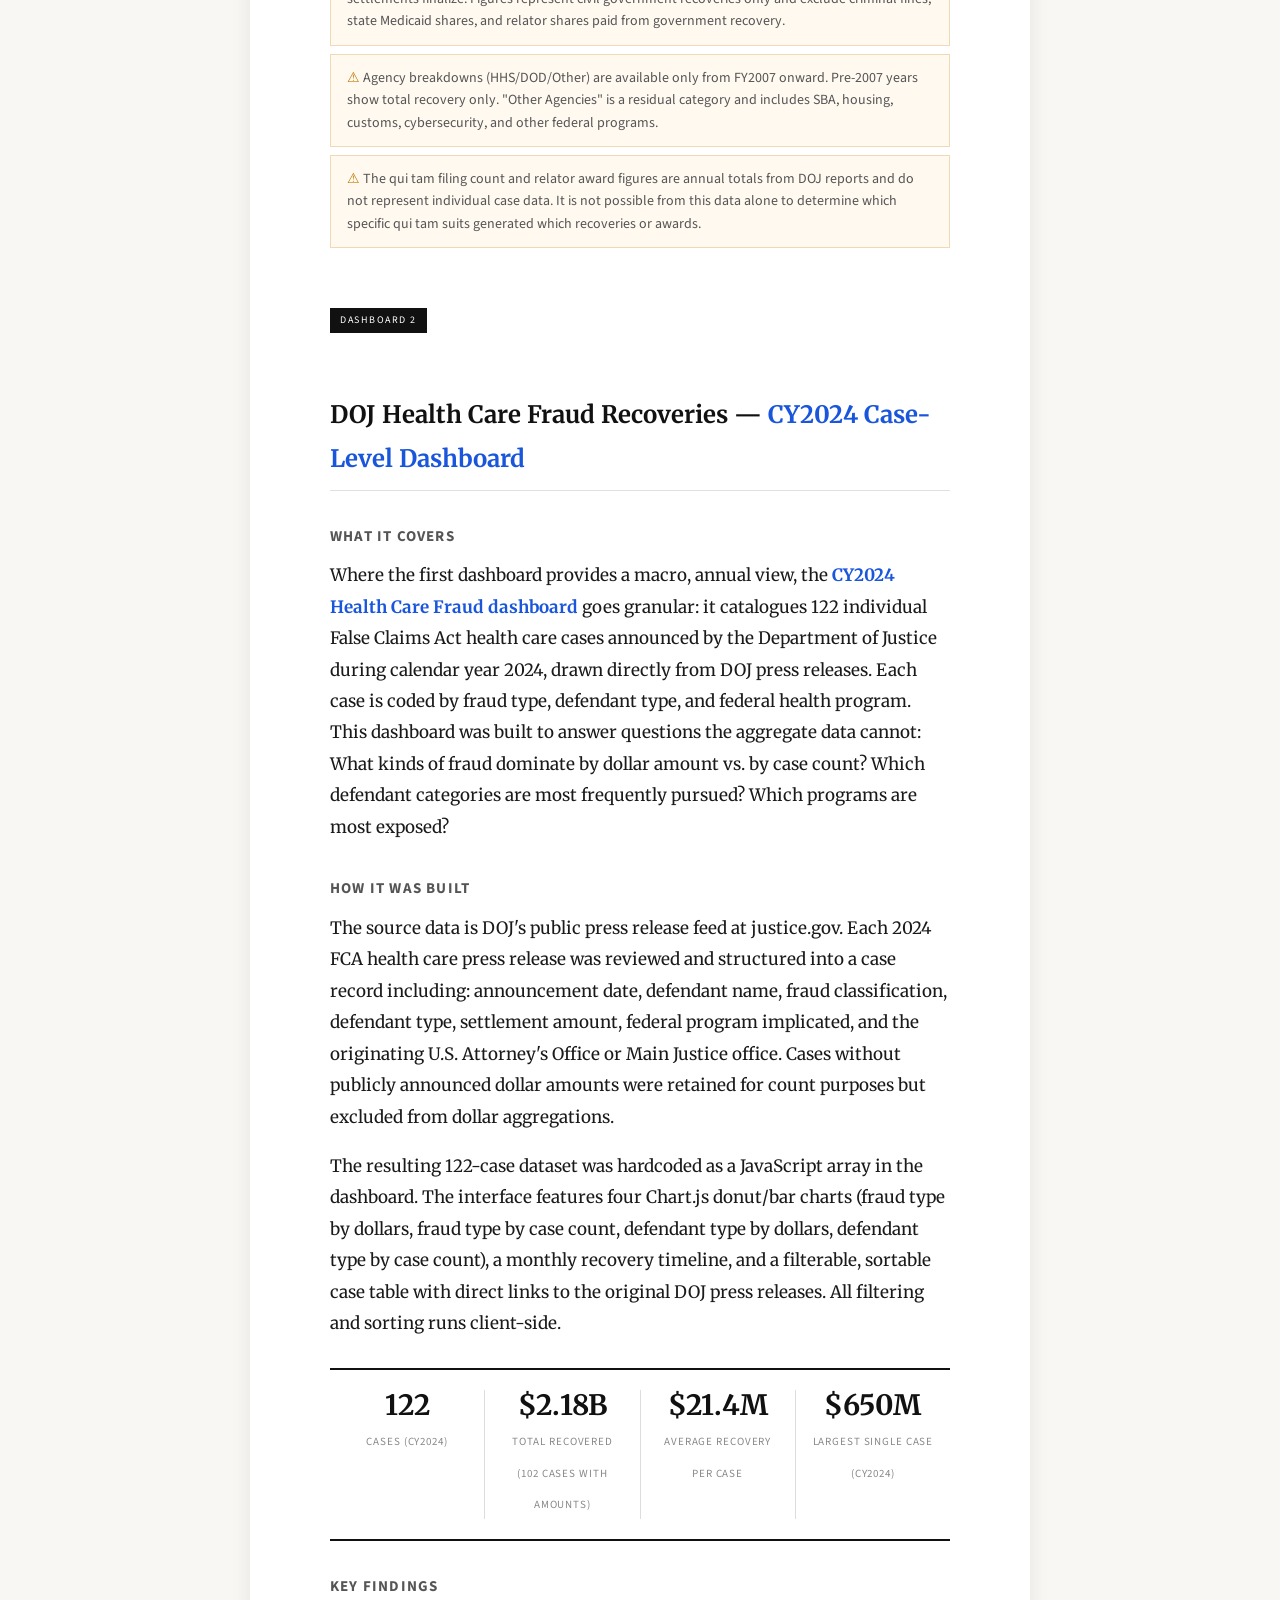
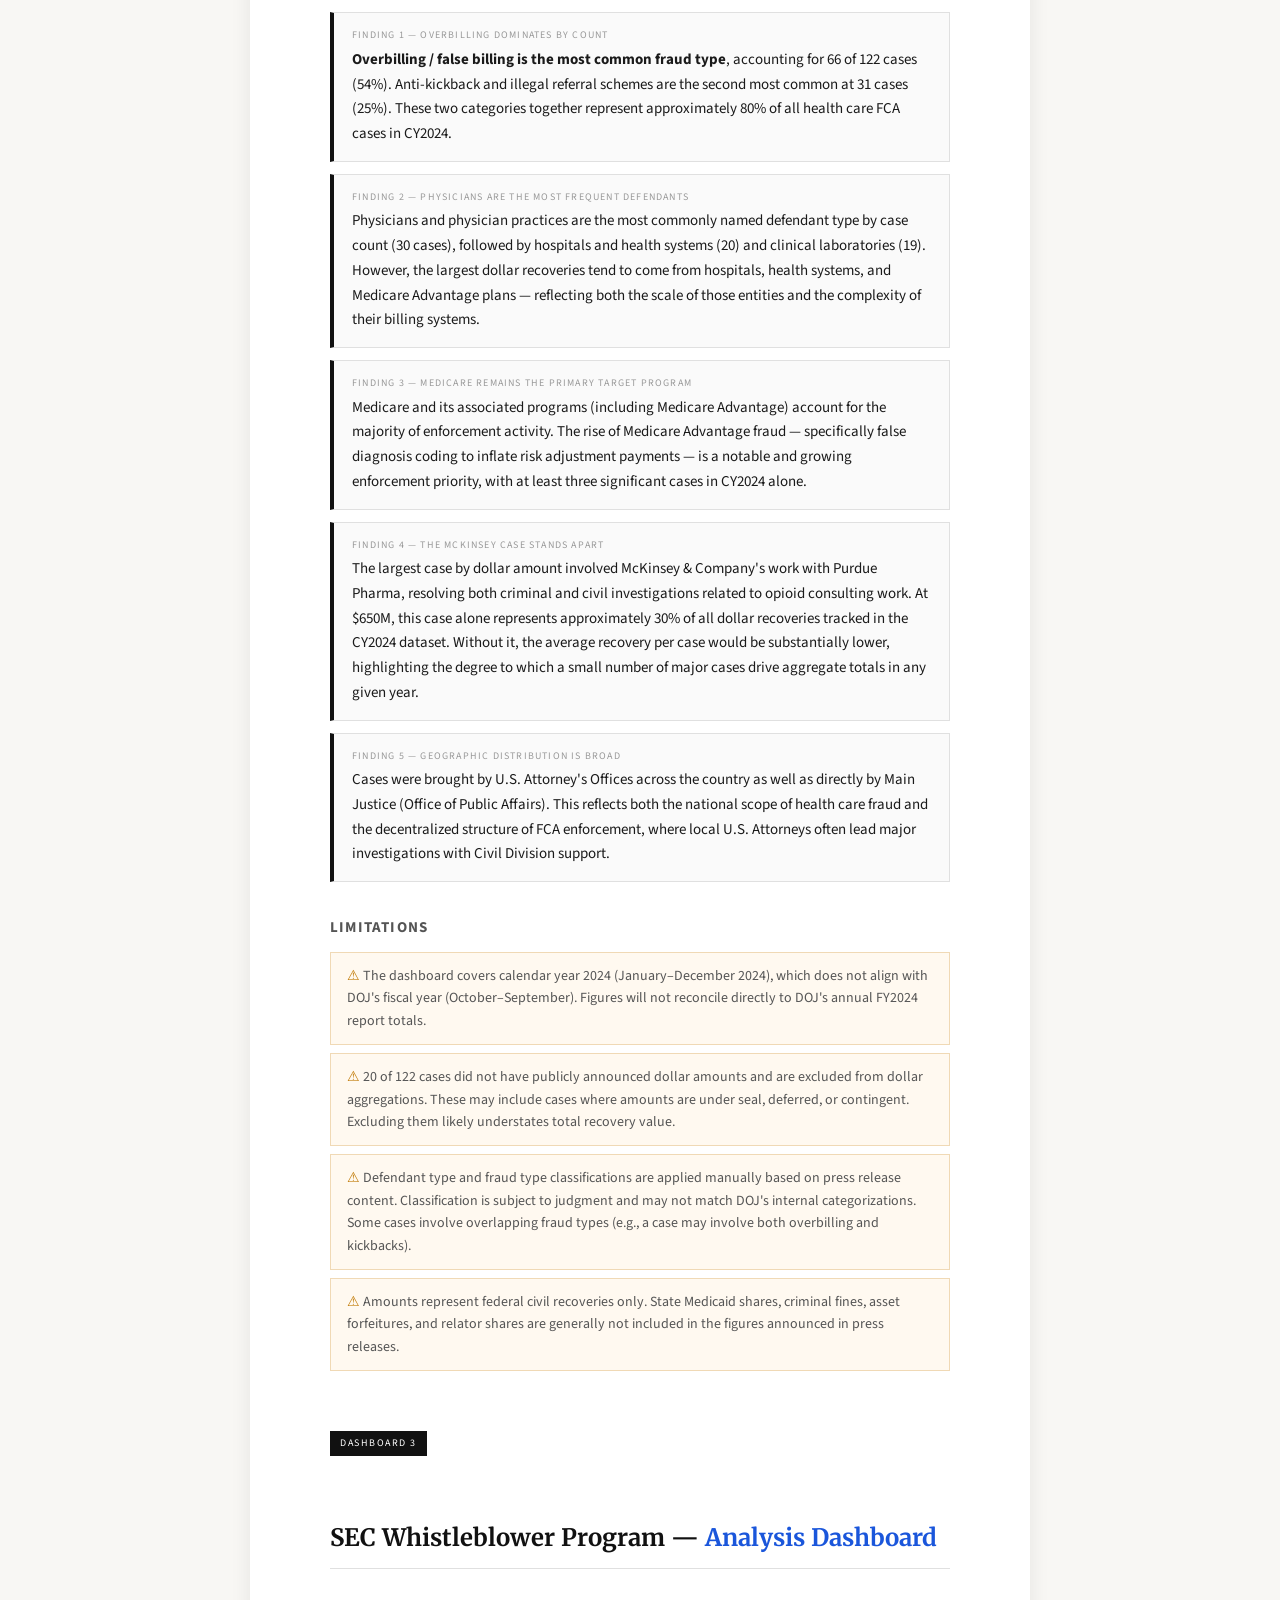
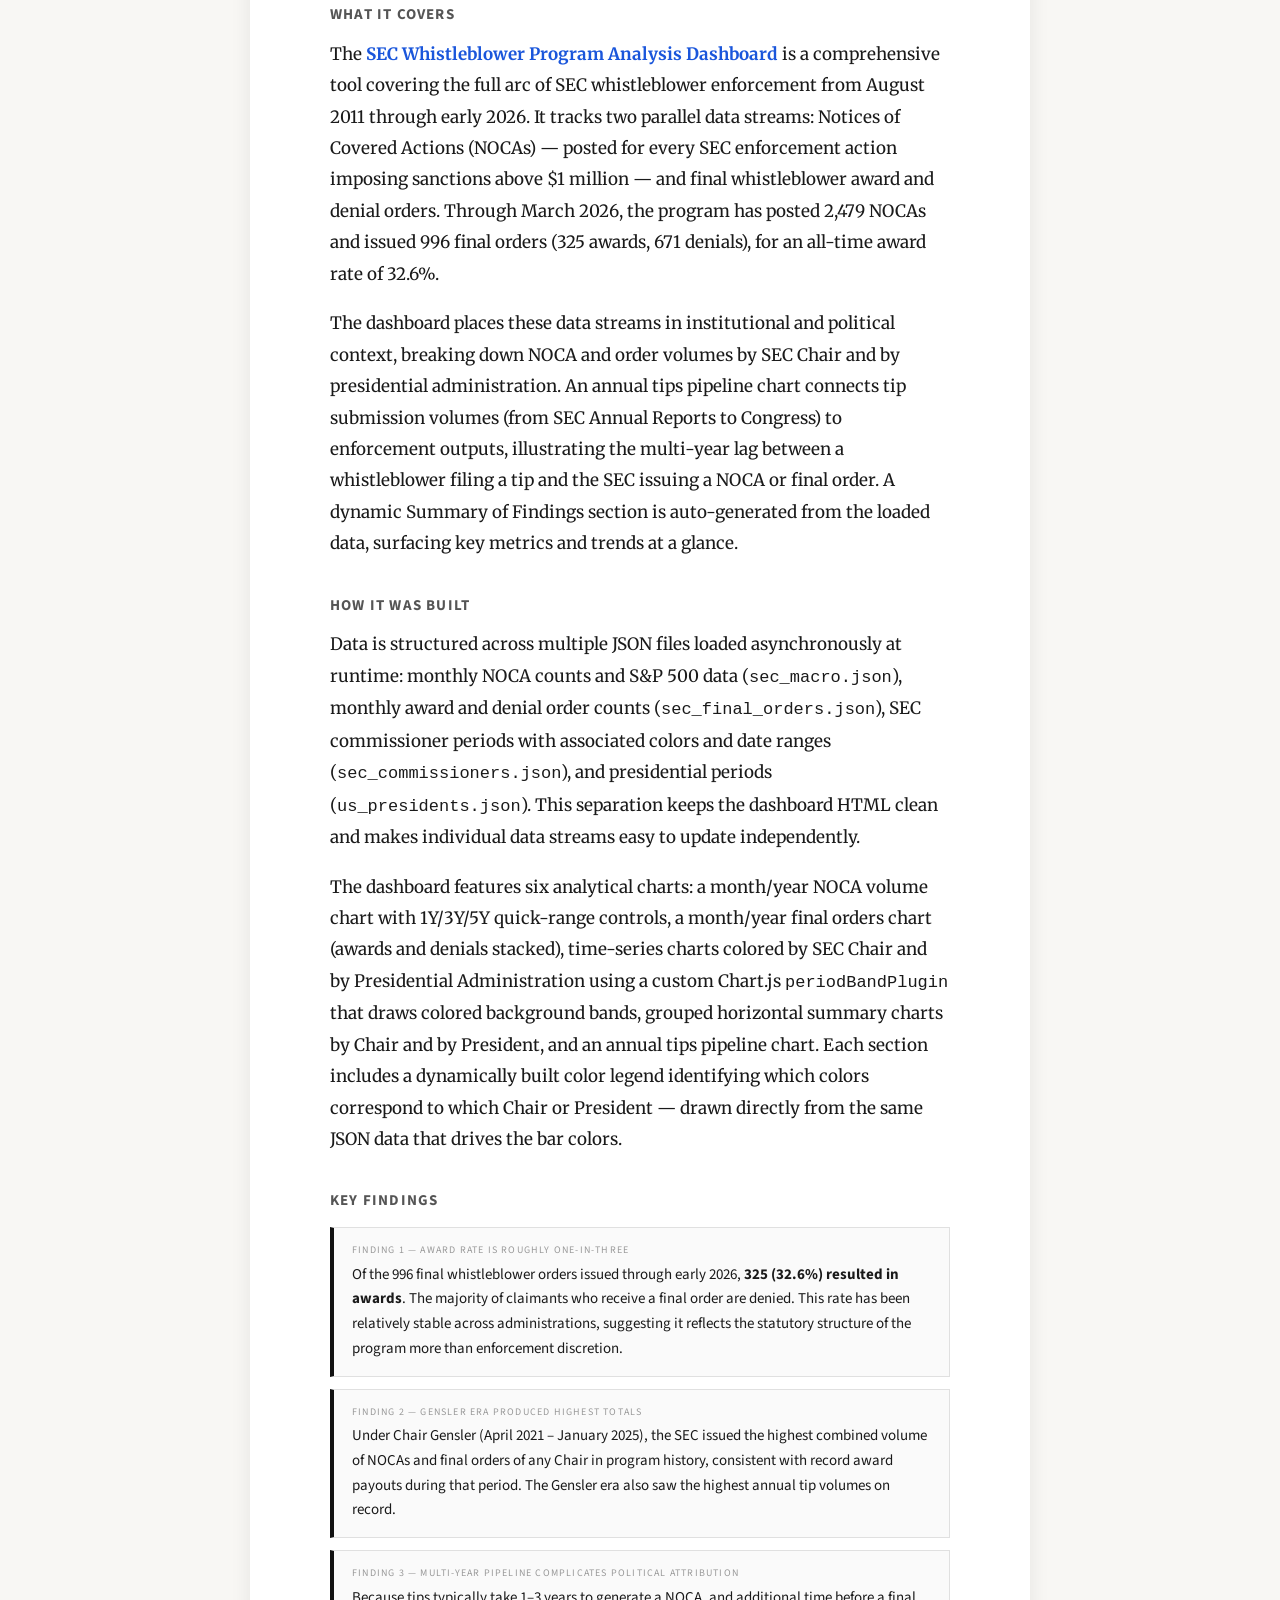
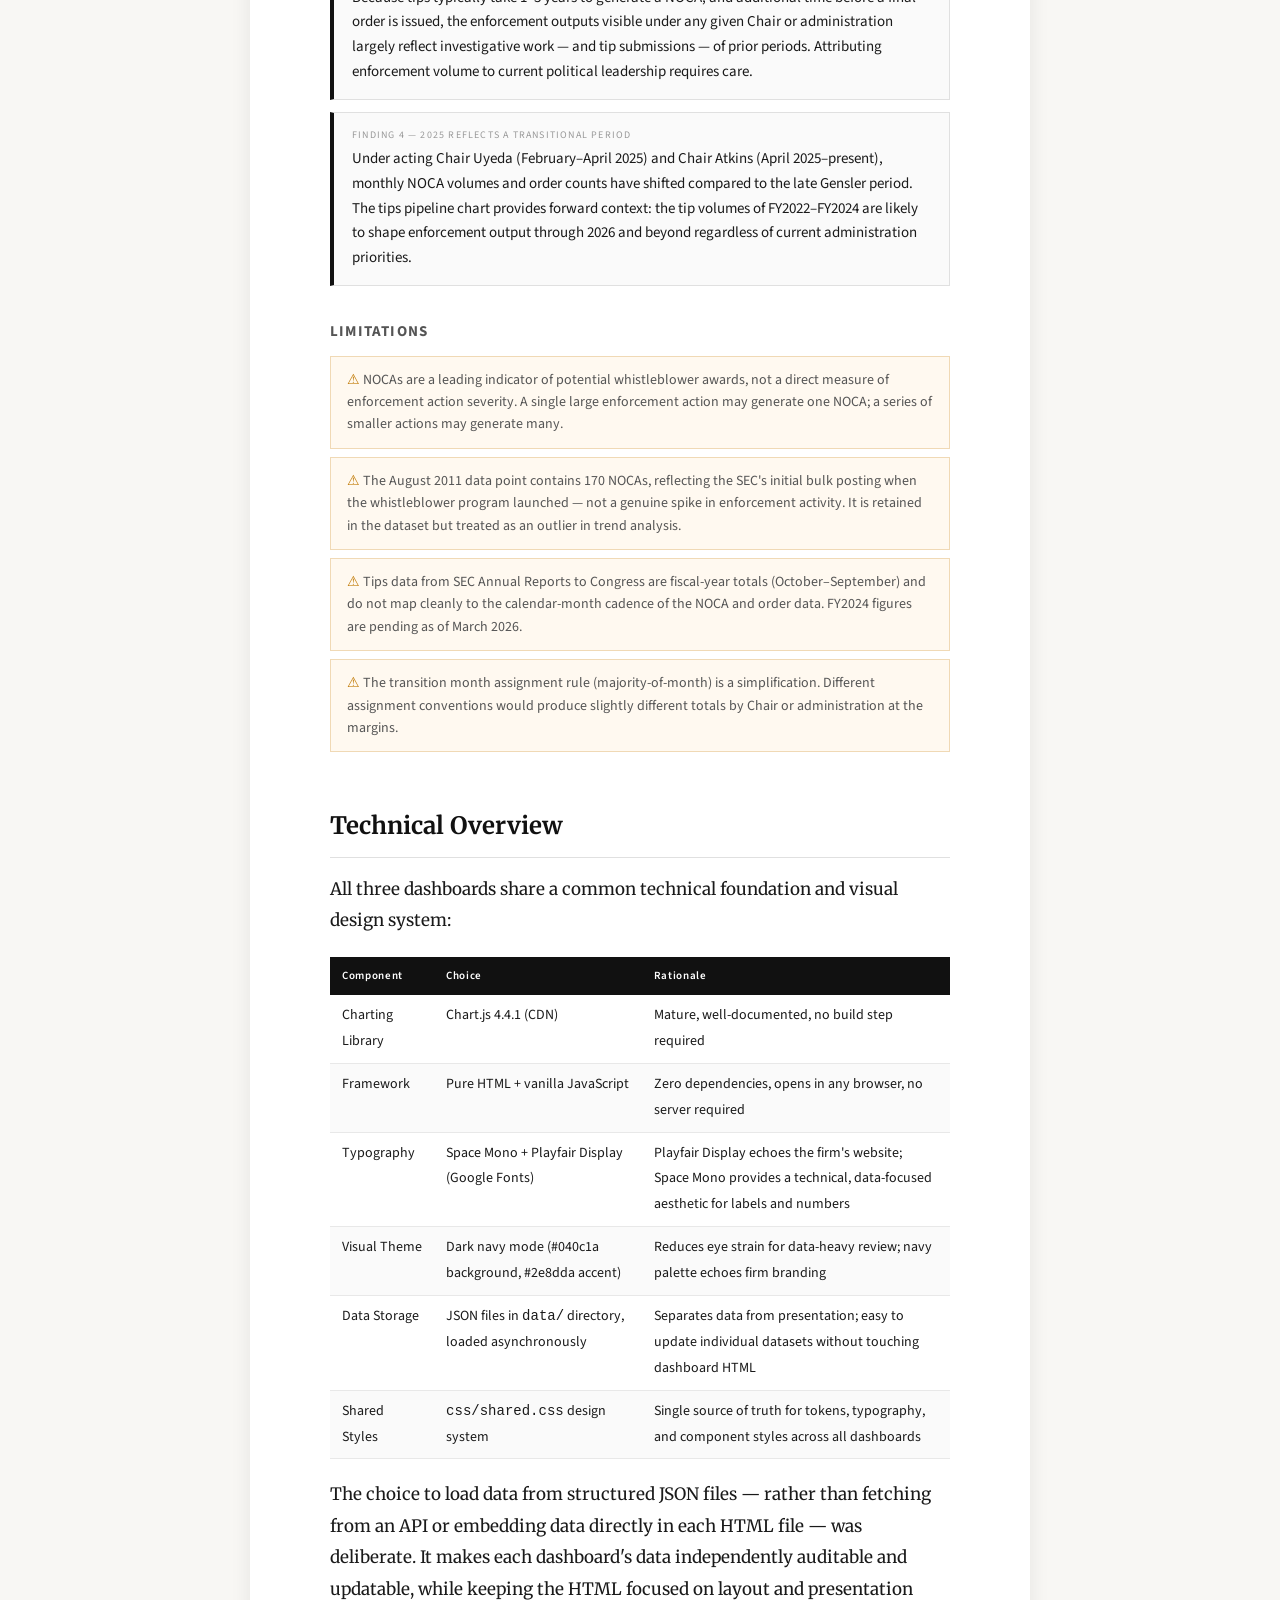
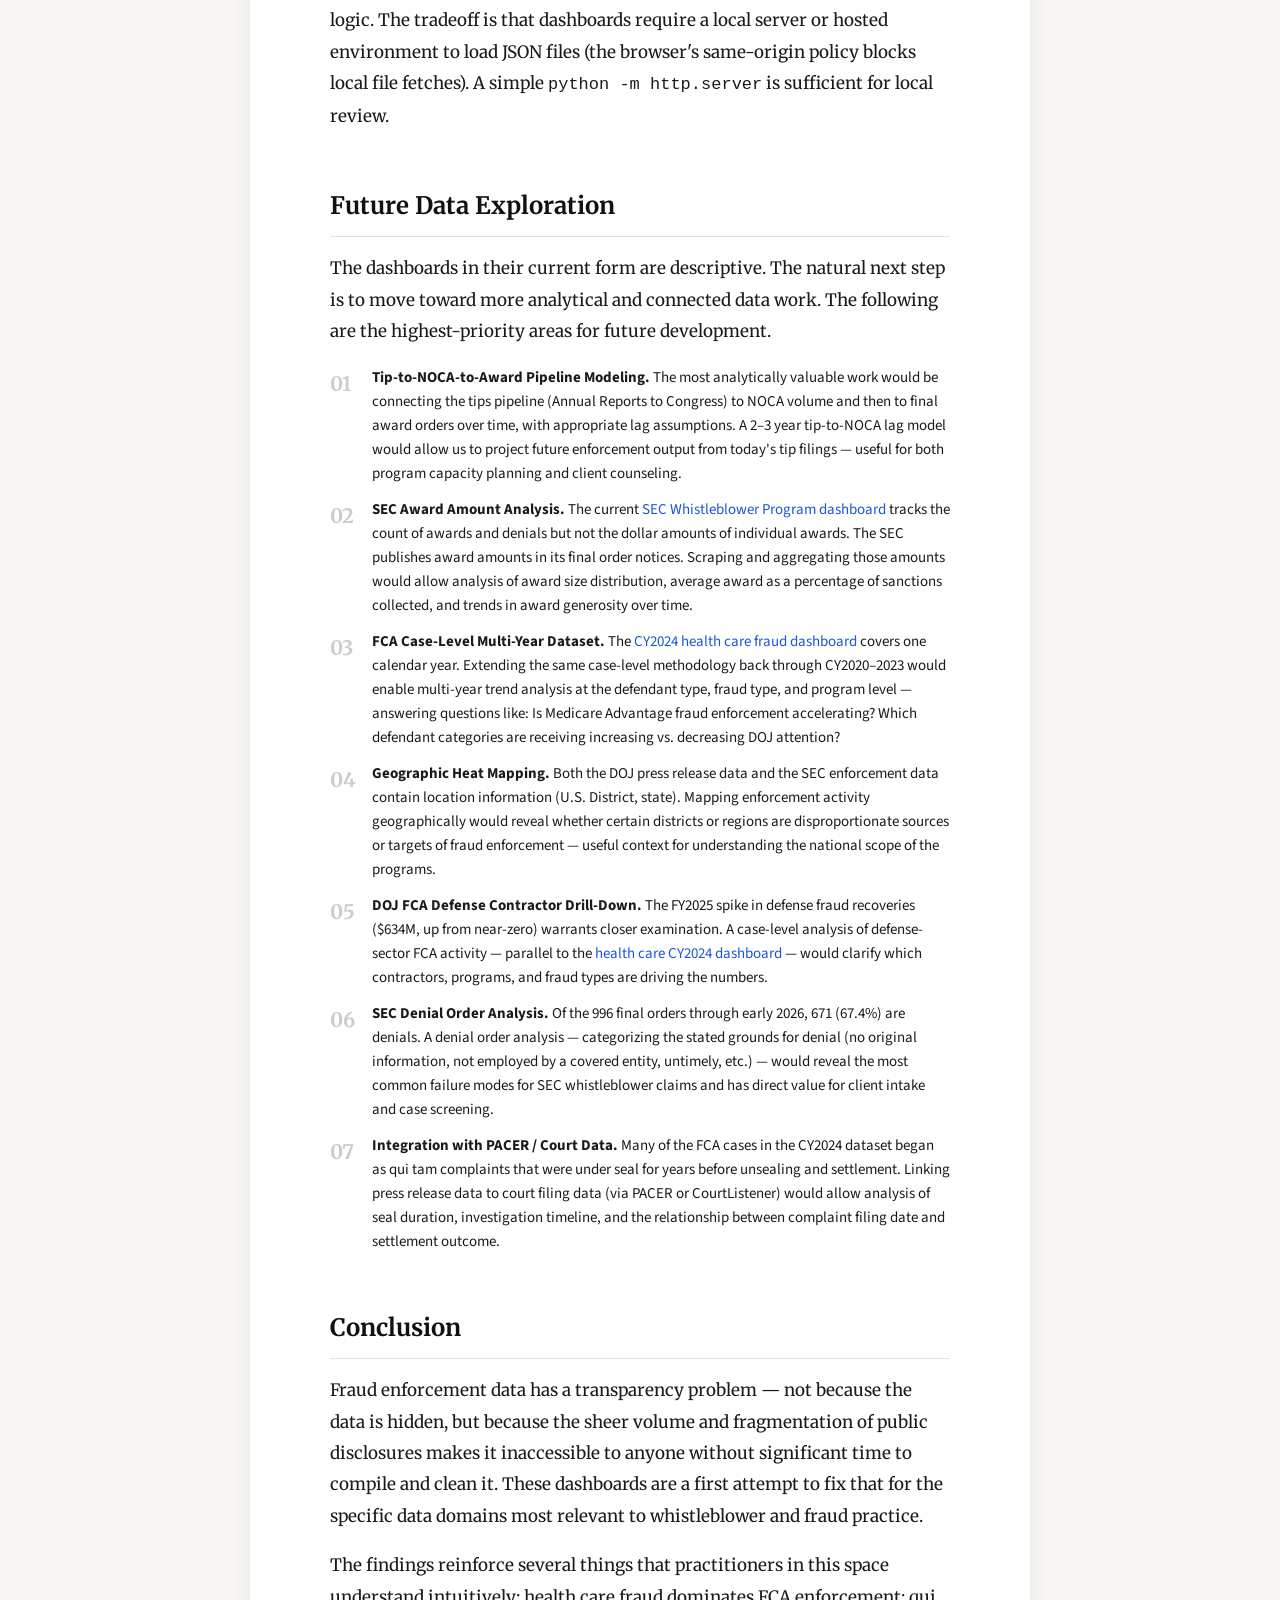
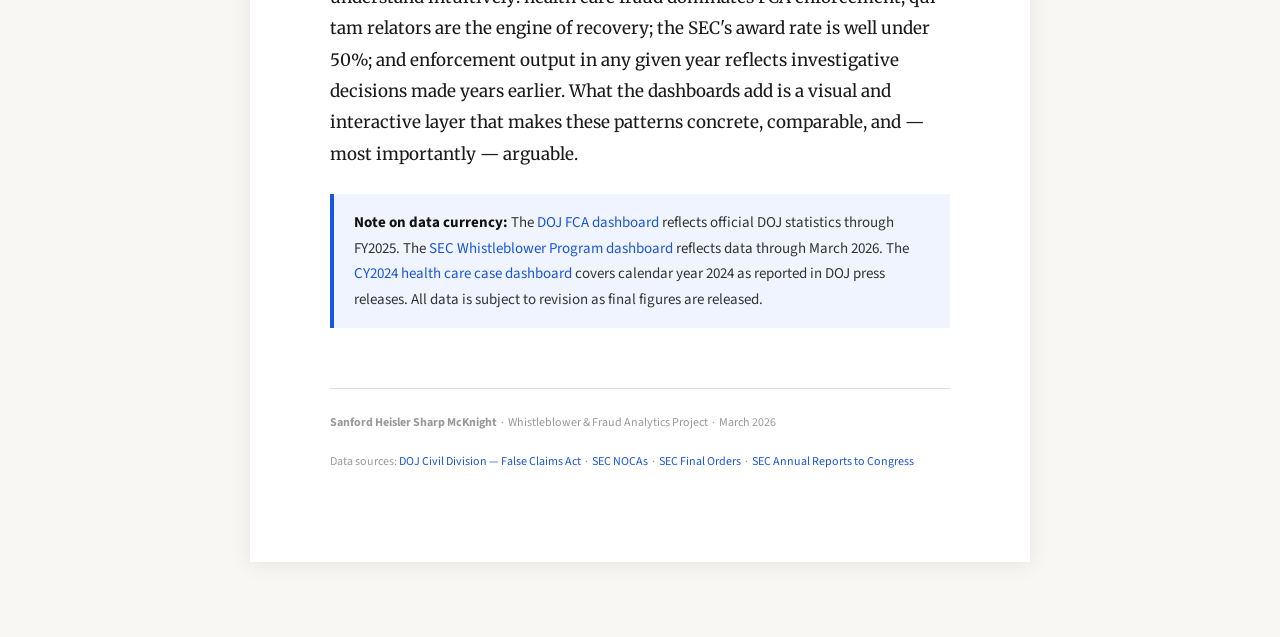
==== commit 7ec70e16: "Update firm name to Sanford Heisler Sharp McKnight" ====
--- a/blog_dashboard_overview.html
+++ b/blog_dashboard_overview.html
@@ -16,7 +16,7 @@
 <div class="page">
 
   <!-- Header -->
-  <div class="meta">Law Offices of Shaun Rosenthal &nbsp;·&nbsp; March 2026 &nbsp;·&nbsp; Analytics &amp; Data</div>
+  <div class="meta">Sanford Heisler Sharp McKnight &nbsp;·&nbsp; March 2026 &nbsp;·&nbsp; Analytics &amp; Data</div>
 
   <h1>Building the SHSM Fraud Analytics Dashboard Suite</h1>
 
@@ -379,7 +379,7 @@
 
   <!-- Footer -->
   <div class="post-footer">
-    <p><strong>Law Offices of Shaun Rosenthal</strong> &nbsp;·&nbsp; Whistleblower &amp; Fraud Analytics Project &nbsp;·&nbsp; March 2026</p>
+    <p><strong>Sanford Heisler Sharp McKnight</strong> &nbsp;·&nbsp; Whistleblower &amp; Fraud Analytics Project &nbsp;·&nbsp; March 2026</p>
     <p>
       Data sources: <a href="https://www.justice.gov/civil/false-claims-act">DOJ Civil Division — False Claims Act</a> &nbsp;·&nbsp;
       <a href="https://www.sec.gov/enforcement-litigation/whistleblower-program/whistleblower-program-notices-covered-action">SEC NOCAs</a> &nbsp;·&nbsp;
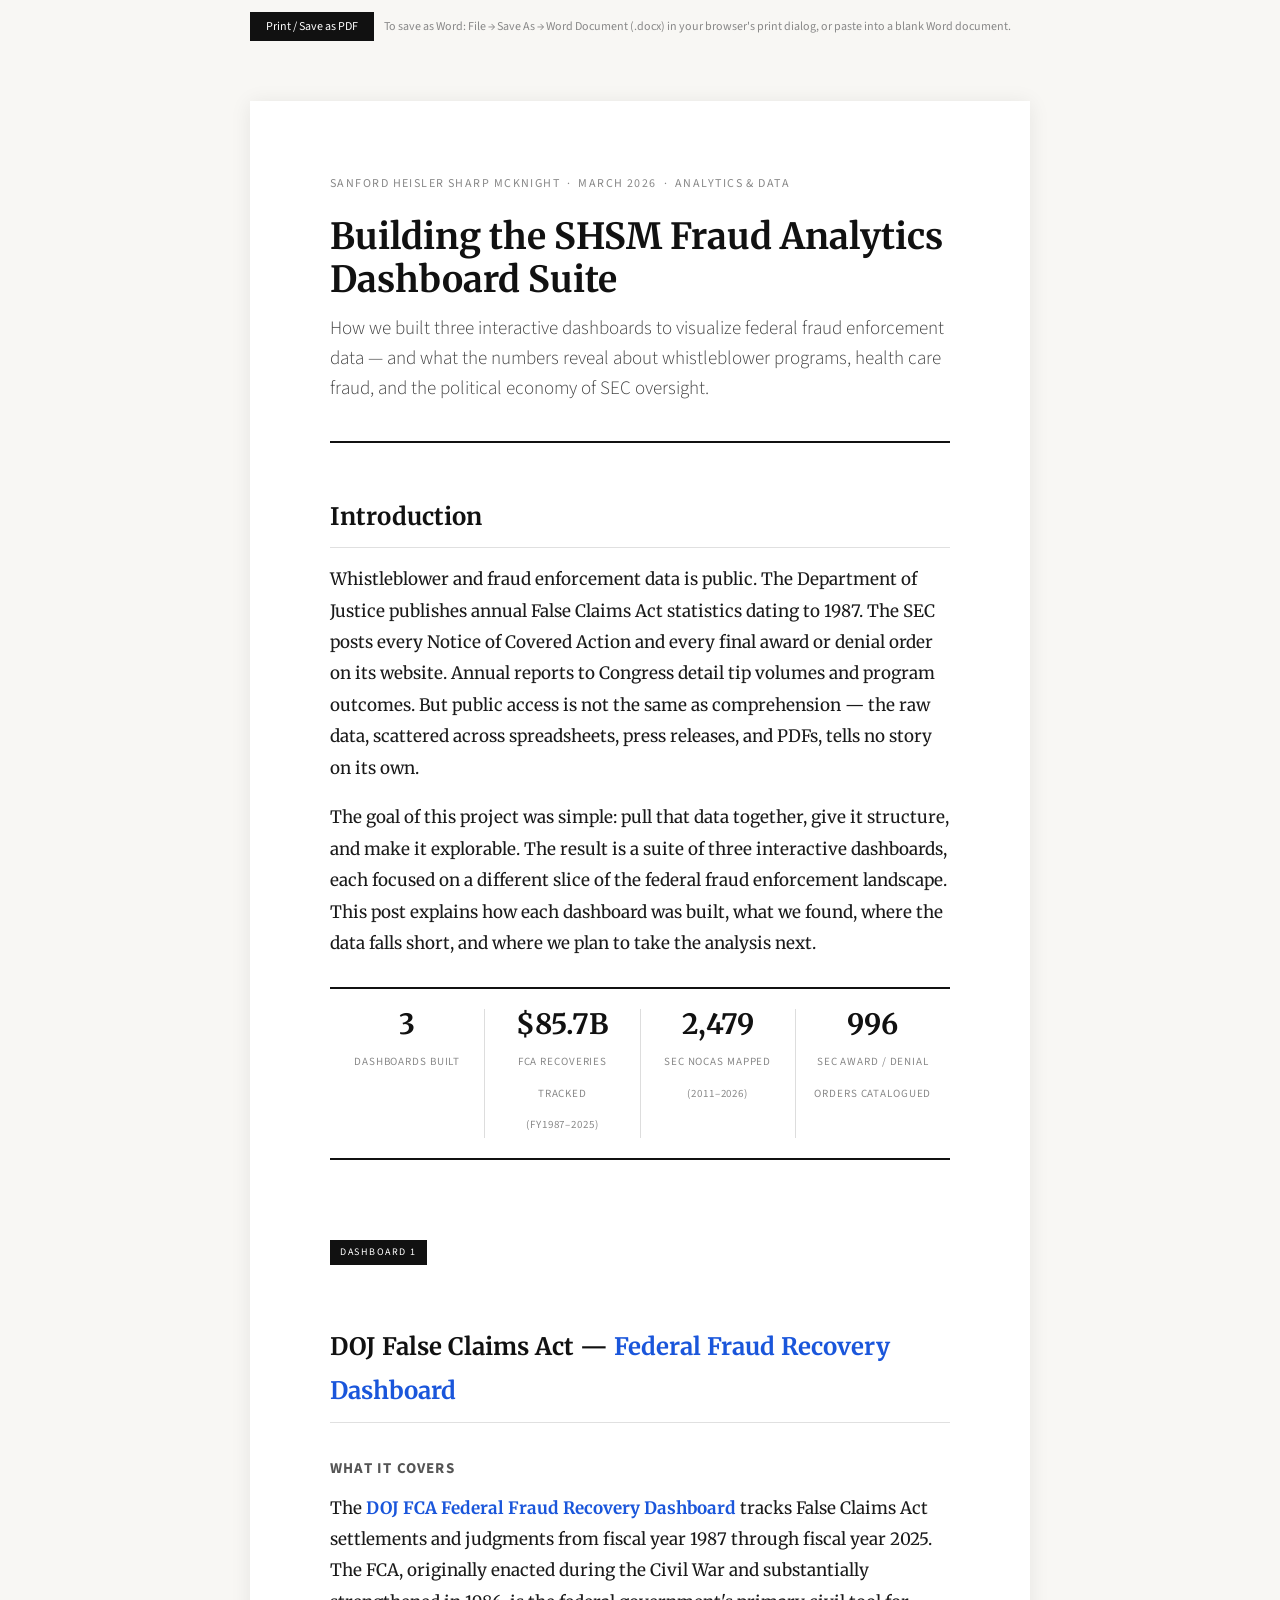
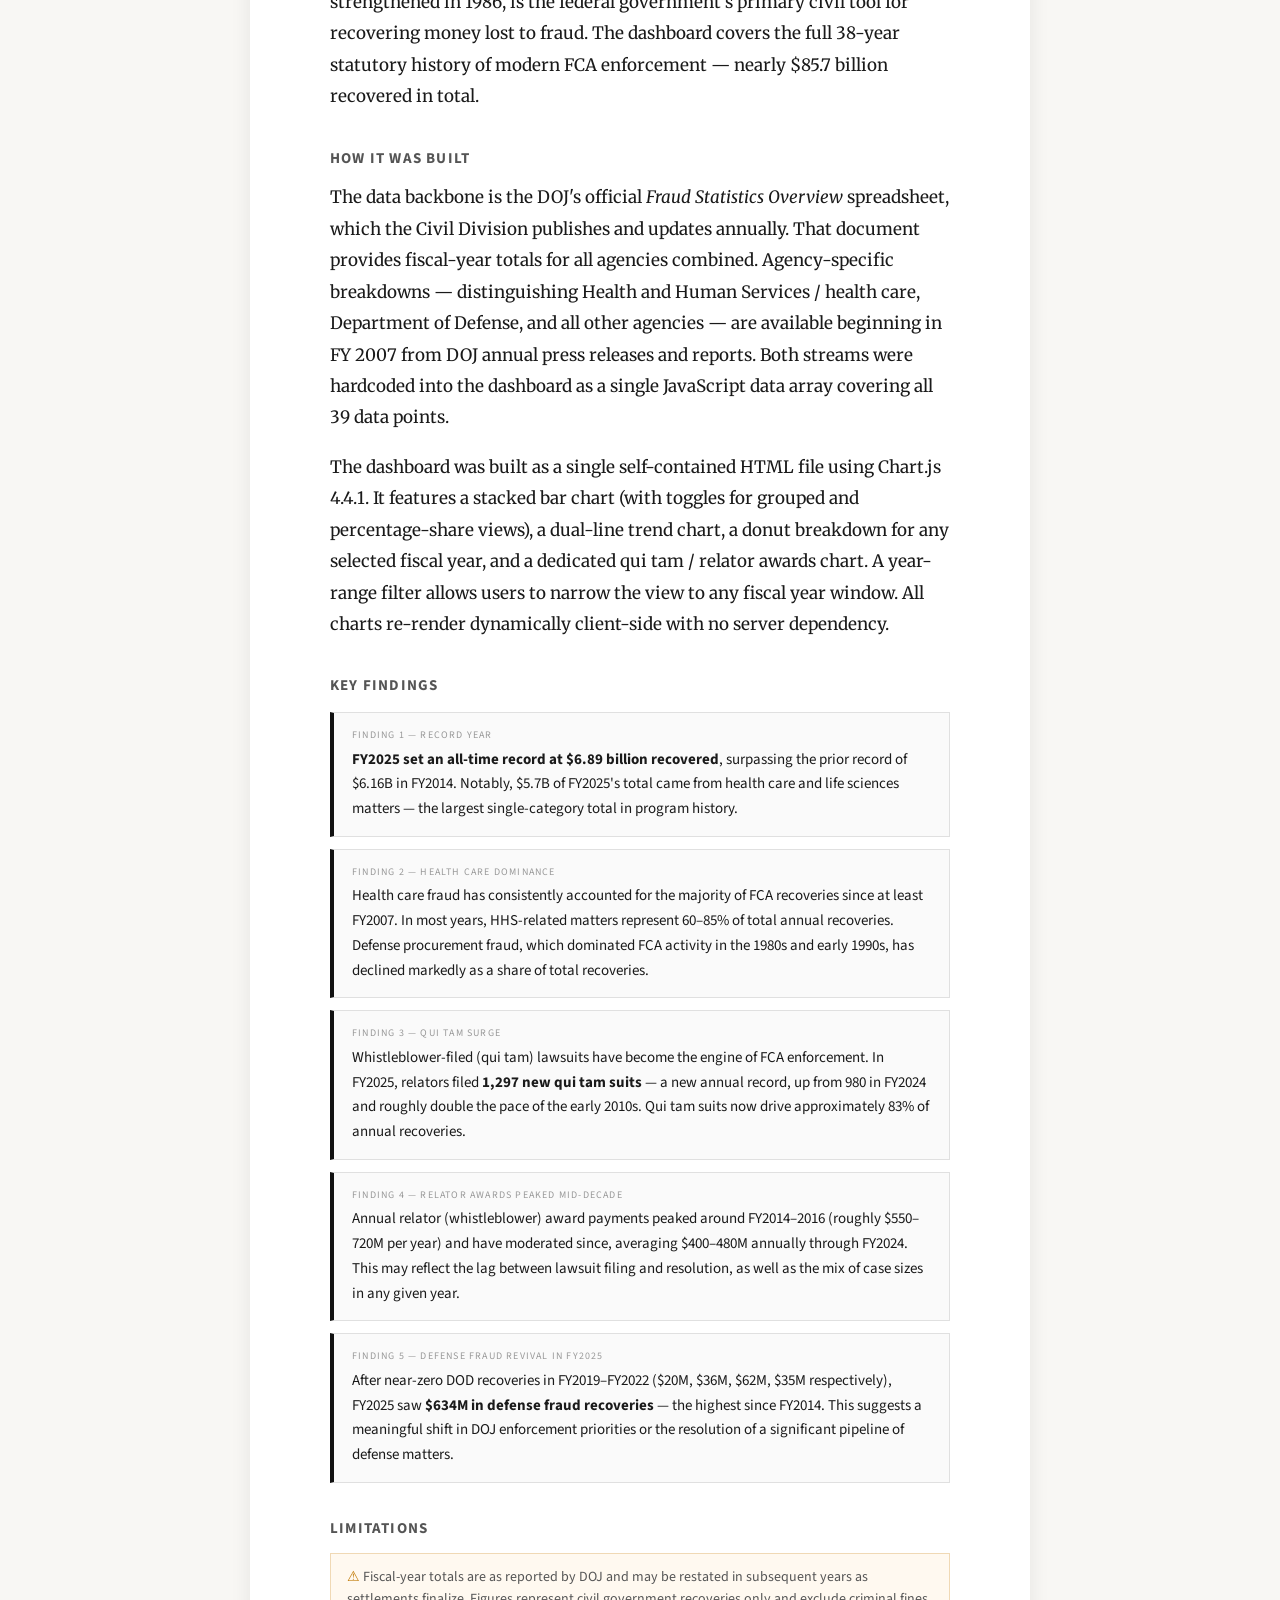
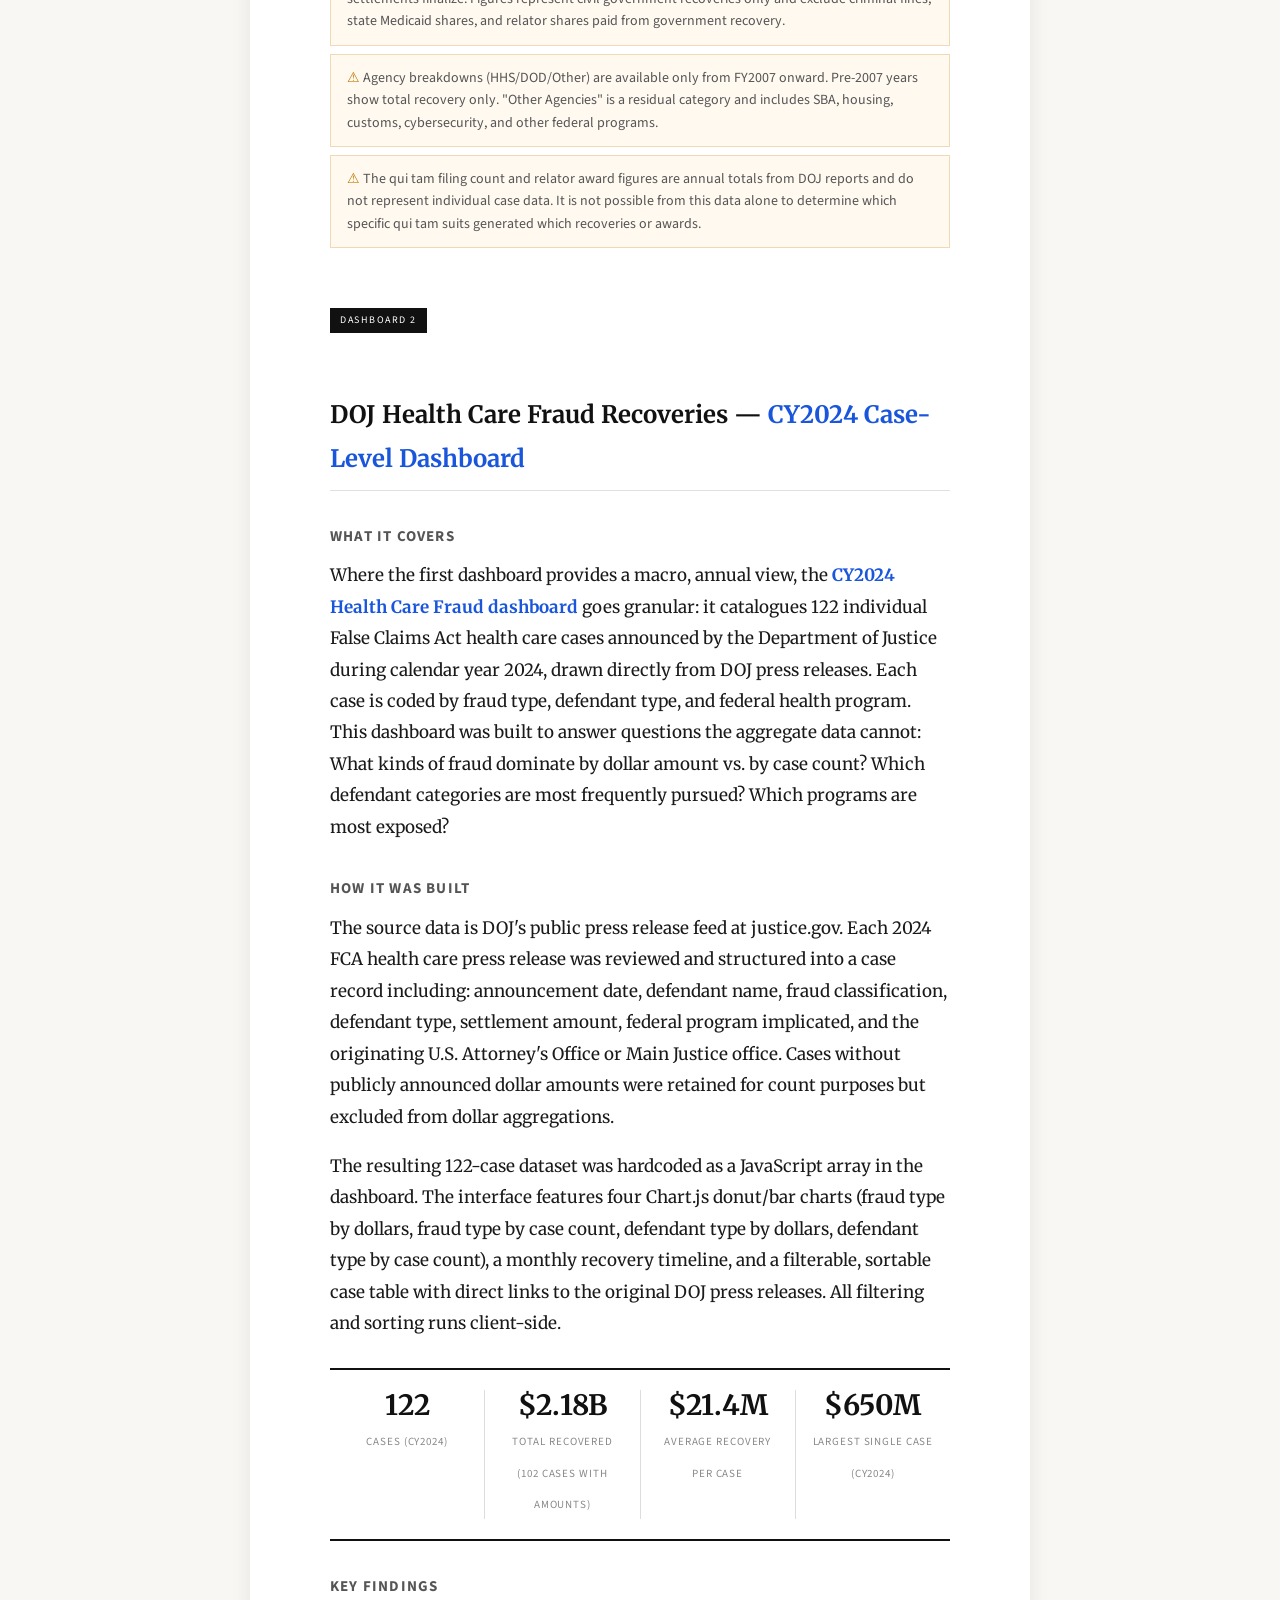
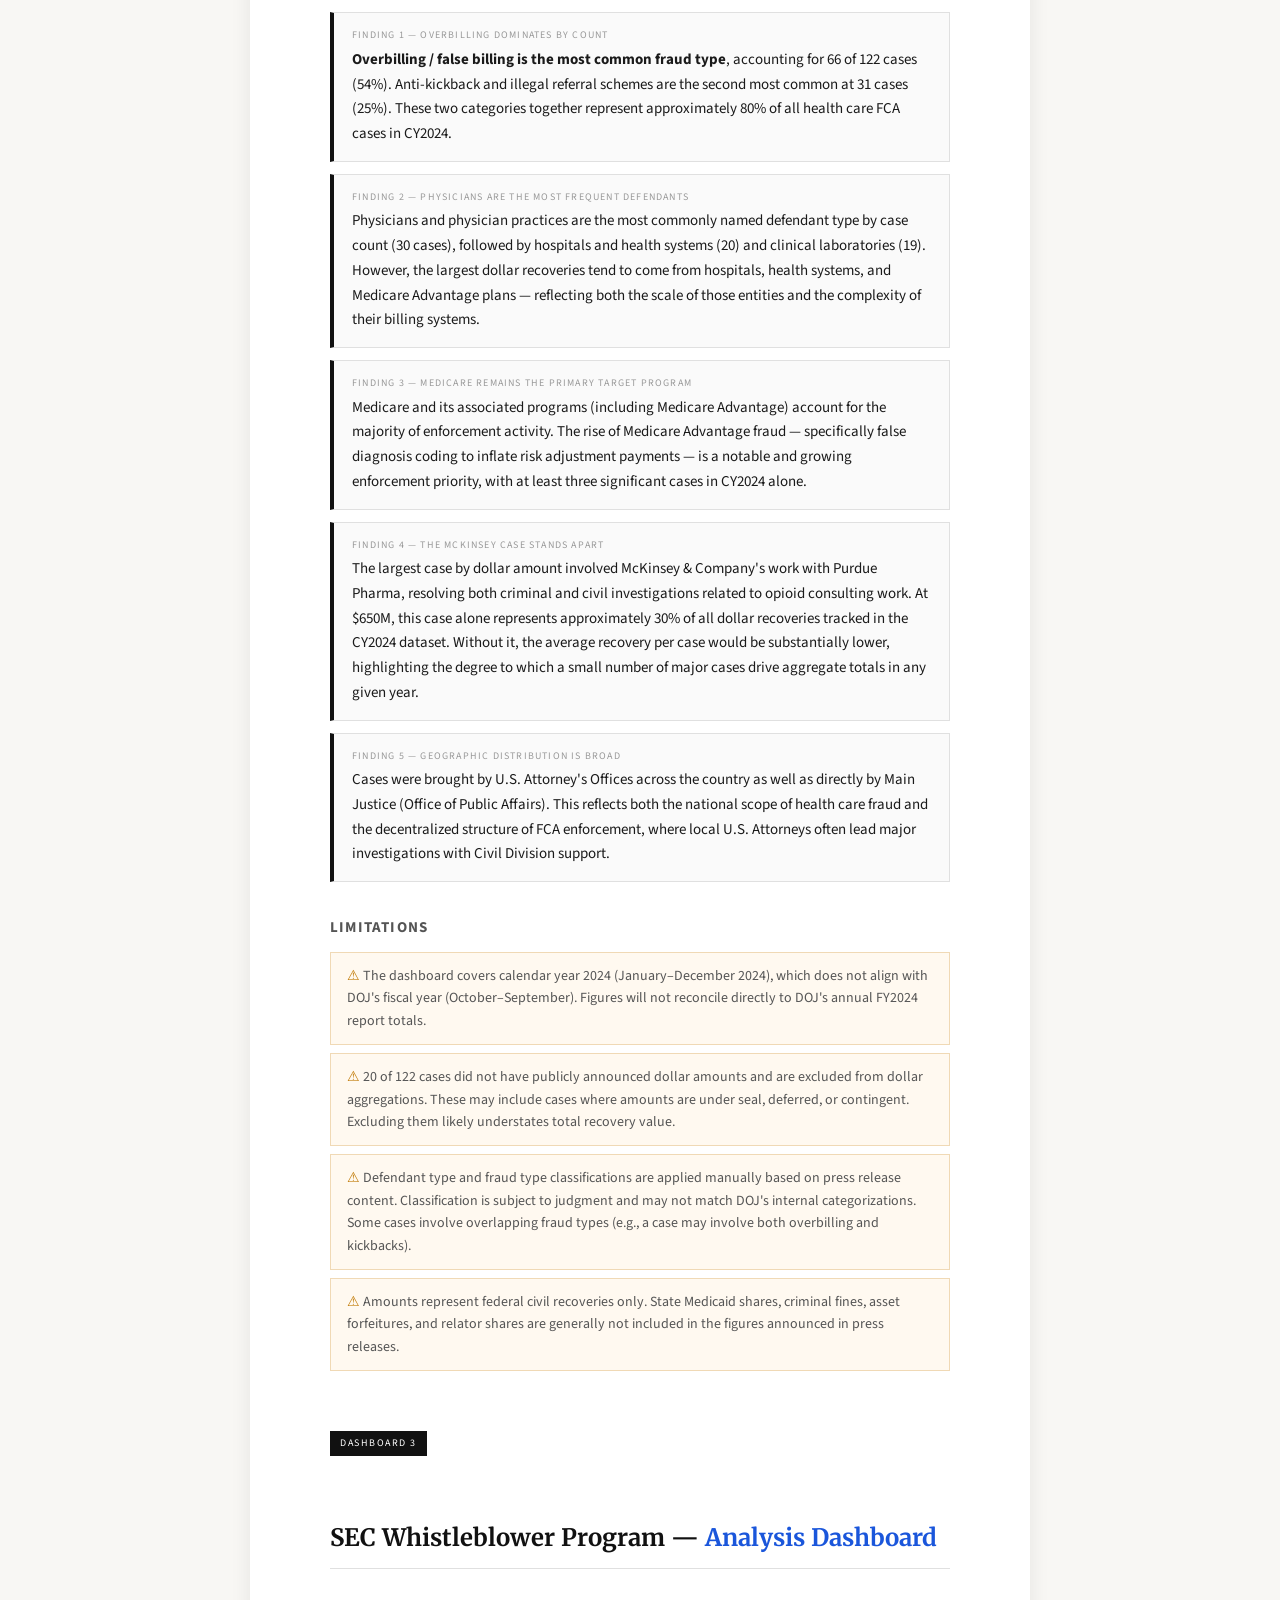
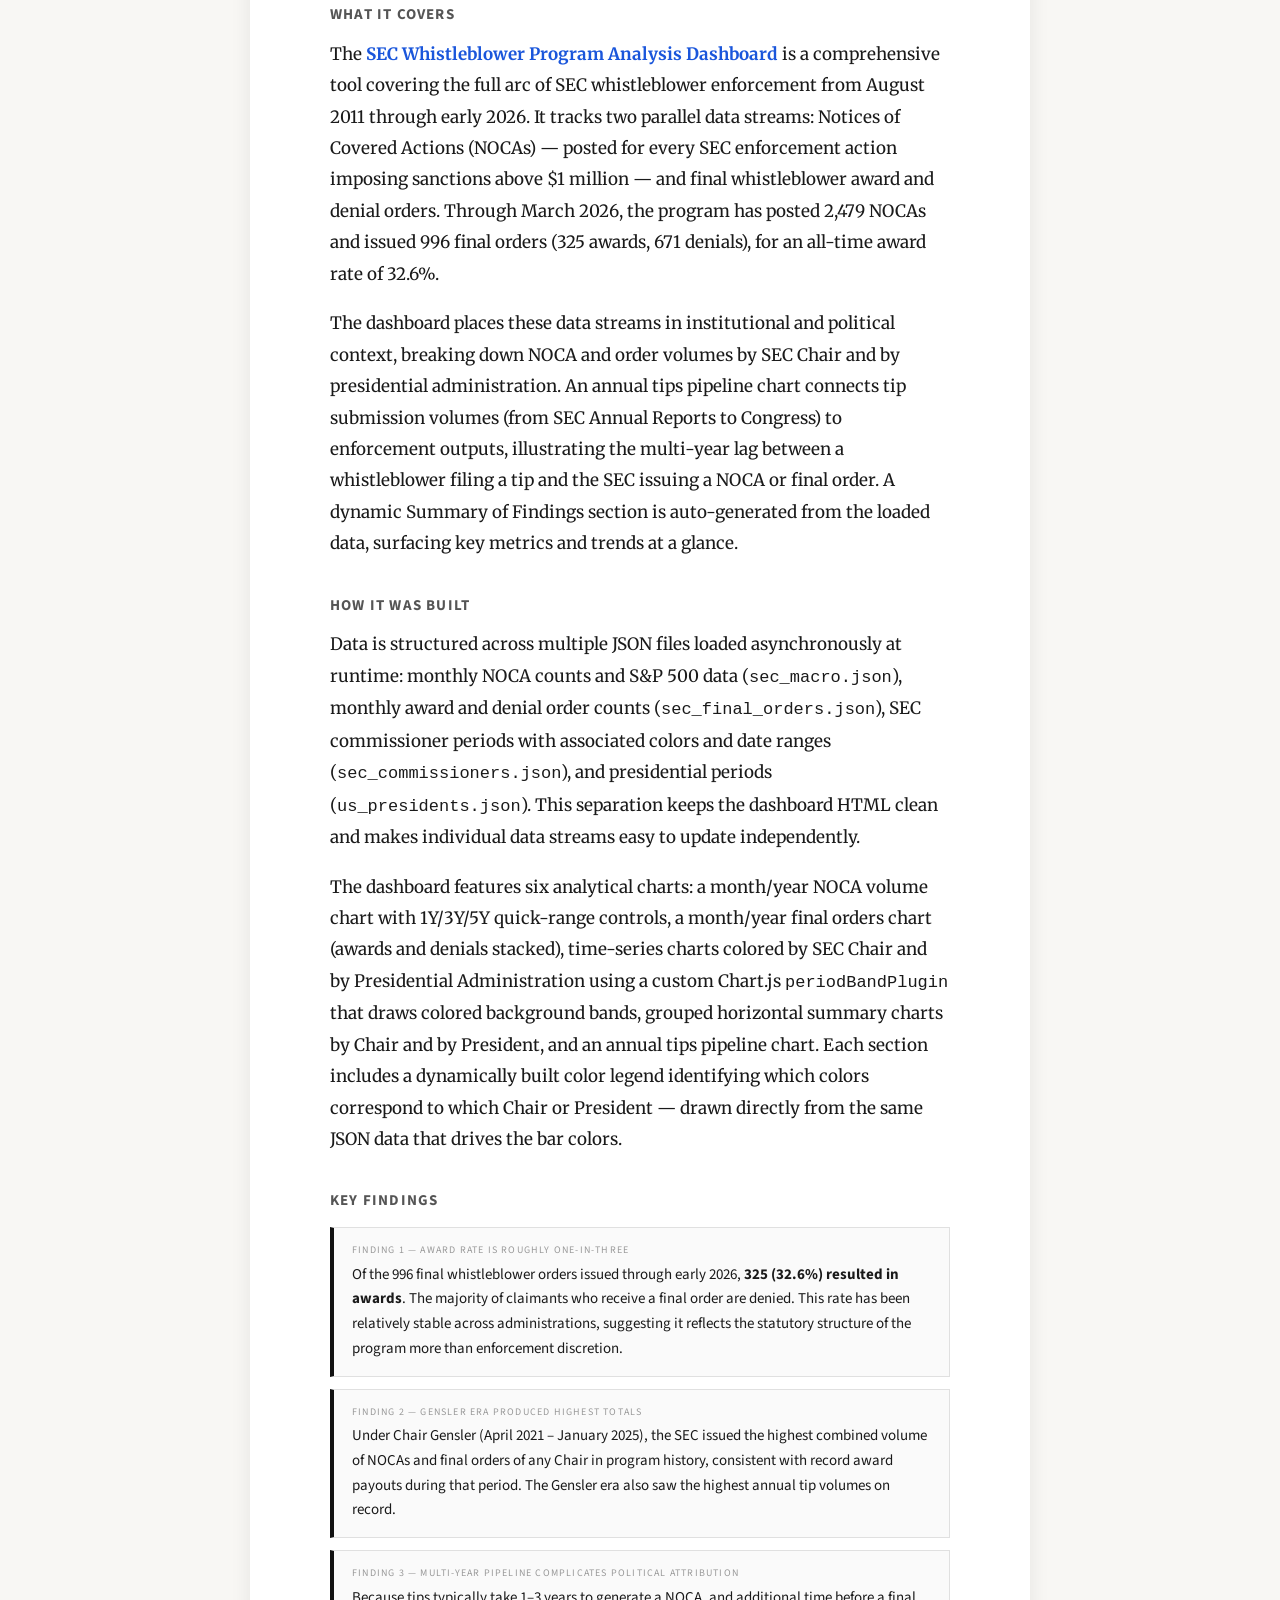
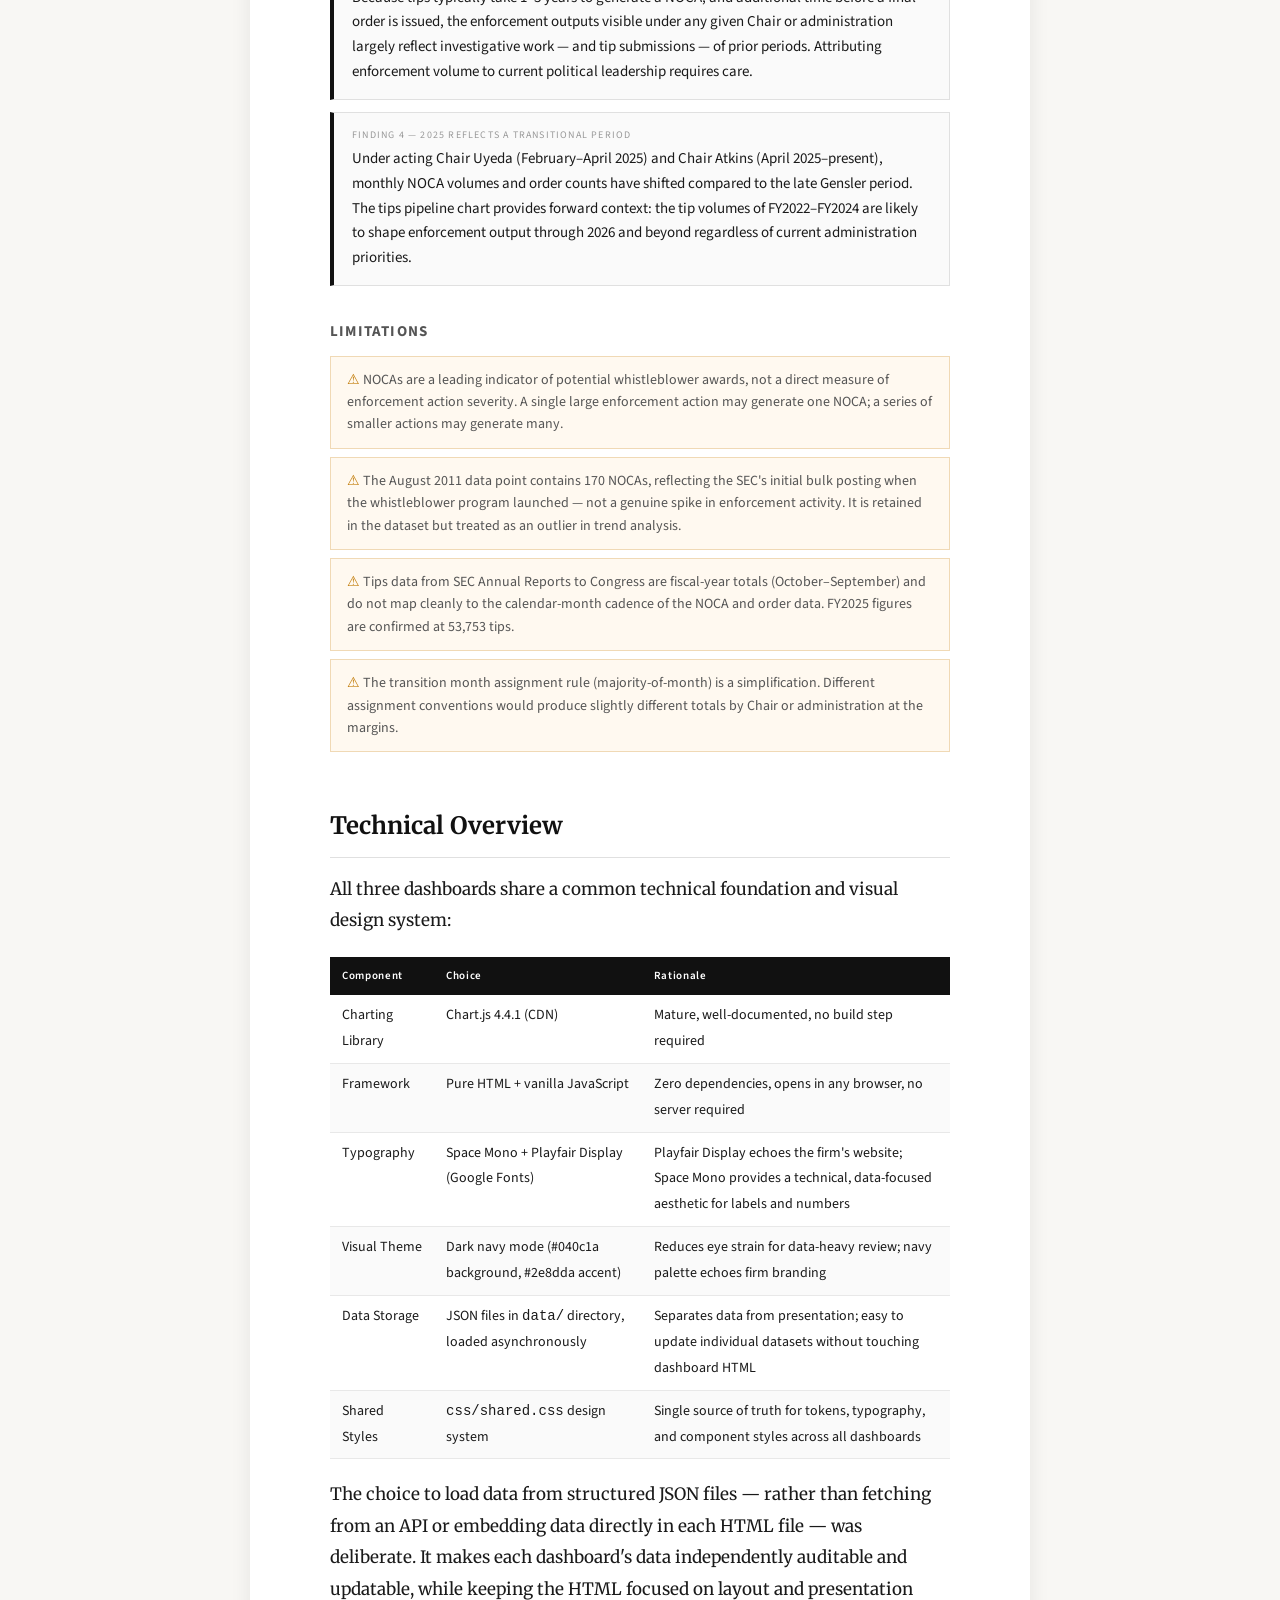
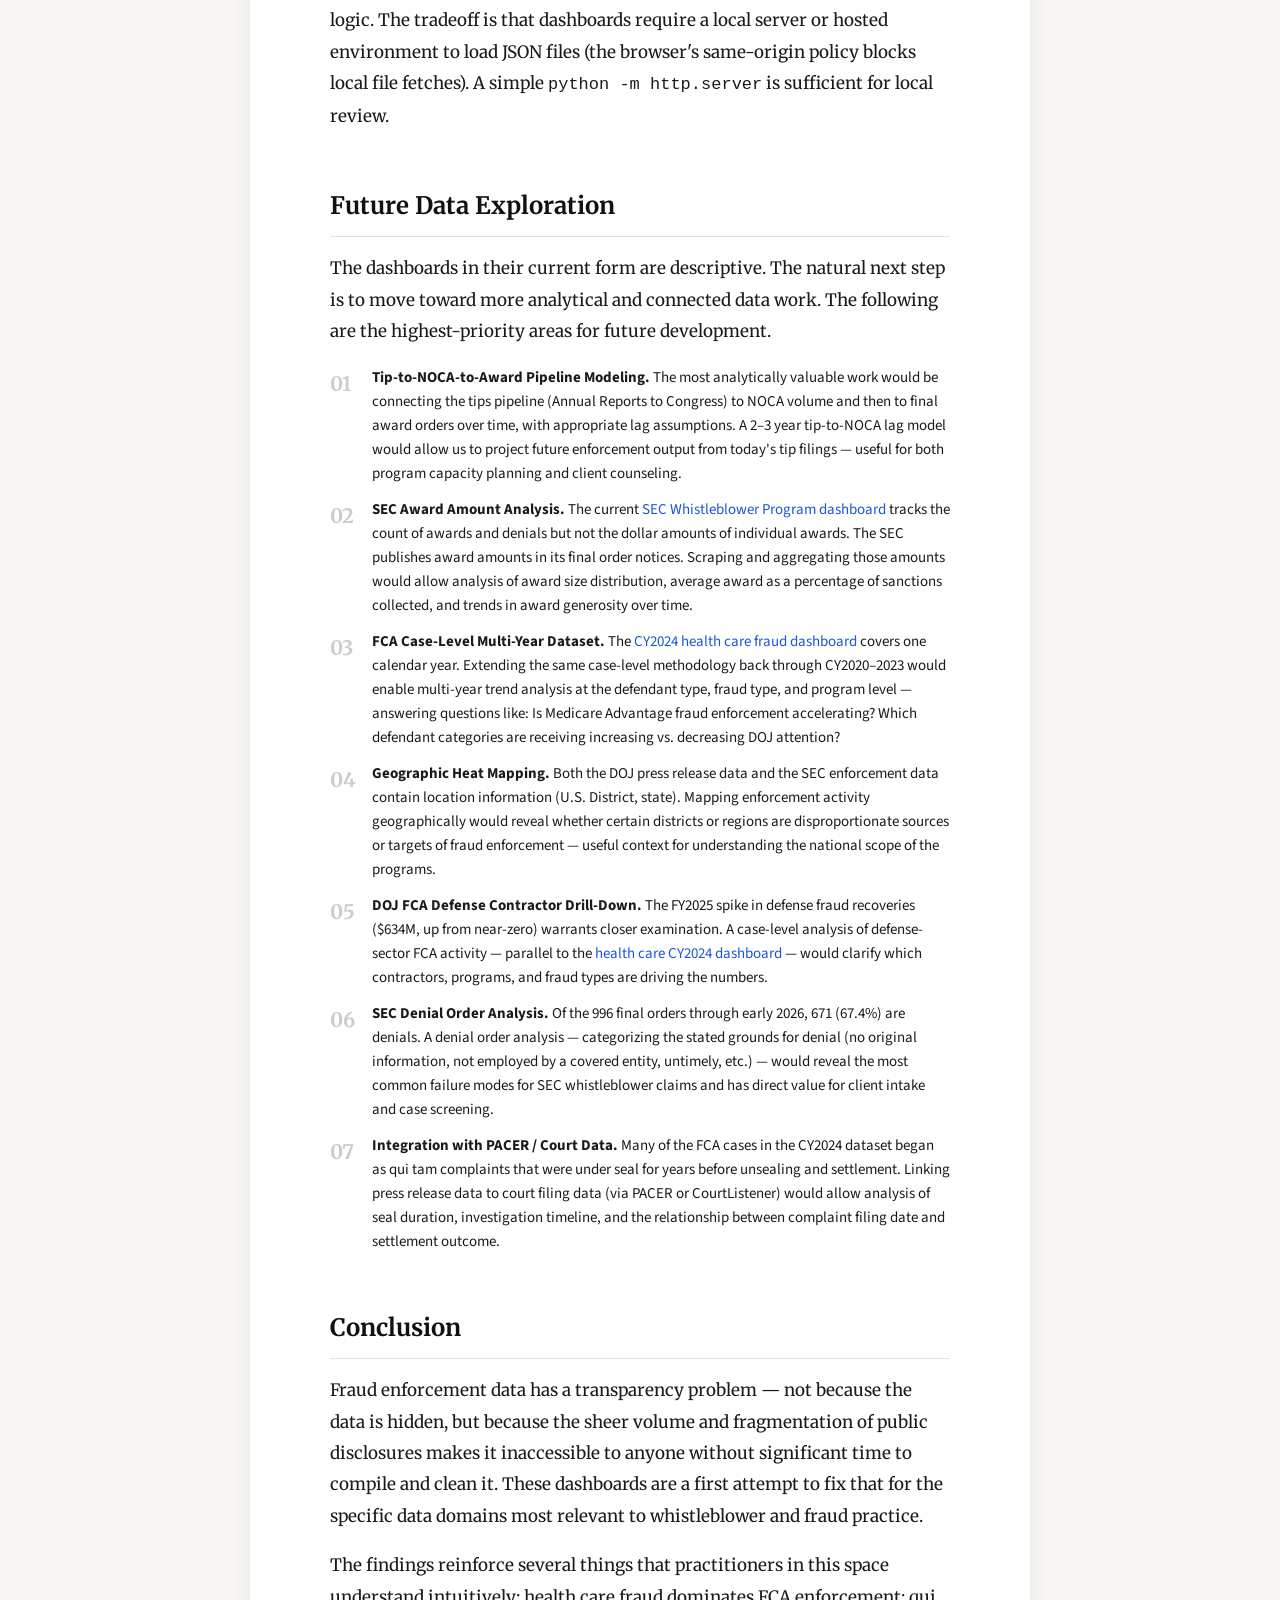
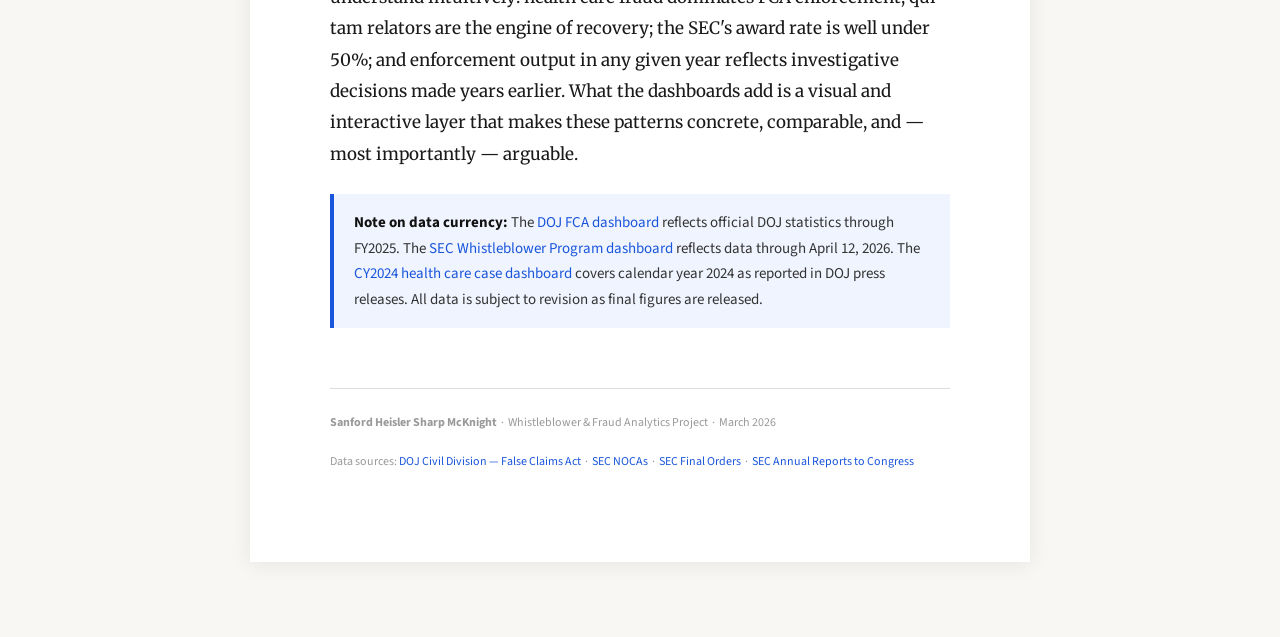
==== commit e31f2f23: "Update data to April 12, 2026 and fix mobile chart layout - sec_nocas.json: 2,481 → 2,490 records (a" ====
--- a/blog_dashboard_overview.html
+++ b/blog_dashboard_overview.html
@@ -246,7 +246,7 @@
   </div>
 
   <div class="limitation">
-    Tips data from SEC Annual Reports to Congress are fiscal-year totals (October–September) and do not map cleanly to the calendar-month cadence of the NOCA and order data. FY2024 figures are pending as of March 2026.
+    Tips data from SEC Annual Reports to Congress are fiscal-year totals (October–September) and do not map cleanly to the calendar-month cadence of the NOCA and order data. FY2025 figures are confirmed at 53,753 tips.
   </div>
 
   <div class="limitation">
@@ -374,7 +374,7 @@
   </p>
 
   <div class="callout">
-    <strong>Note on data currency:</strong> The <a href="doj_fraud_dashboard.html">DOJ FCA dashboard</a> reflects official DOJ statistics through FY2025. The <a href="sec_macro_dashboard.html">SEC Whistleblower Program dashboard</a> reflects data through March 2026. The <a href="DOJ_Health_Care_Fraud_Recoveries_2024.html">CY2024 health care case dashboard</a> covers calendar year 2024 as reported in DOJ press releases. All data is subject to revision as final figures are released.
+    <strong>Note on data currency:</strong> The <a href="doj_fraud_dashboard.html">DOJ FCA dashboard</a> reflects official DOJ statistics through FY2025. The <a href="sec_macro_dashboard.html">SEC Whistleblower Program dashboard</a> reflects data through April 12, 2026. The <a href="DOJ_Health_Care_Fraud_Recoveries_2024.html">CY2024 health care case dashboard</a> covers calendar year 2024 as reported in DOJ press releases. All data is subject to revision as final figures are released.
   </div>
 
   <!-- Footer -->
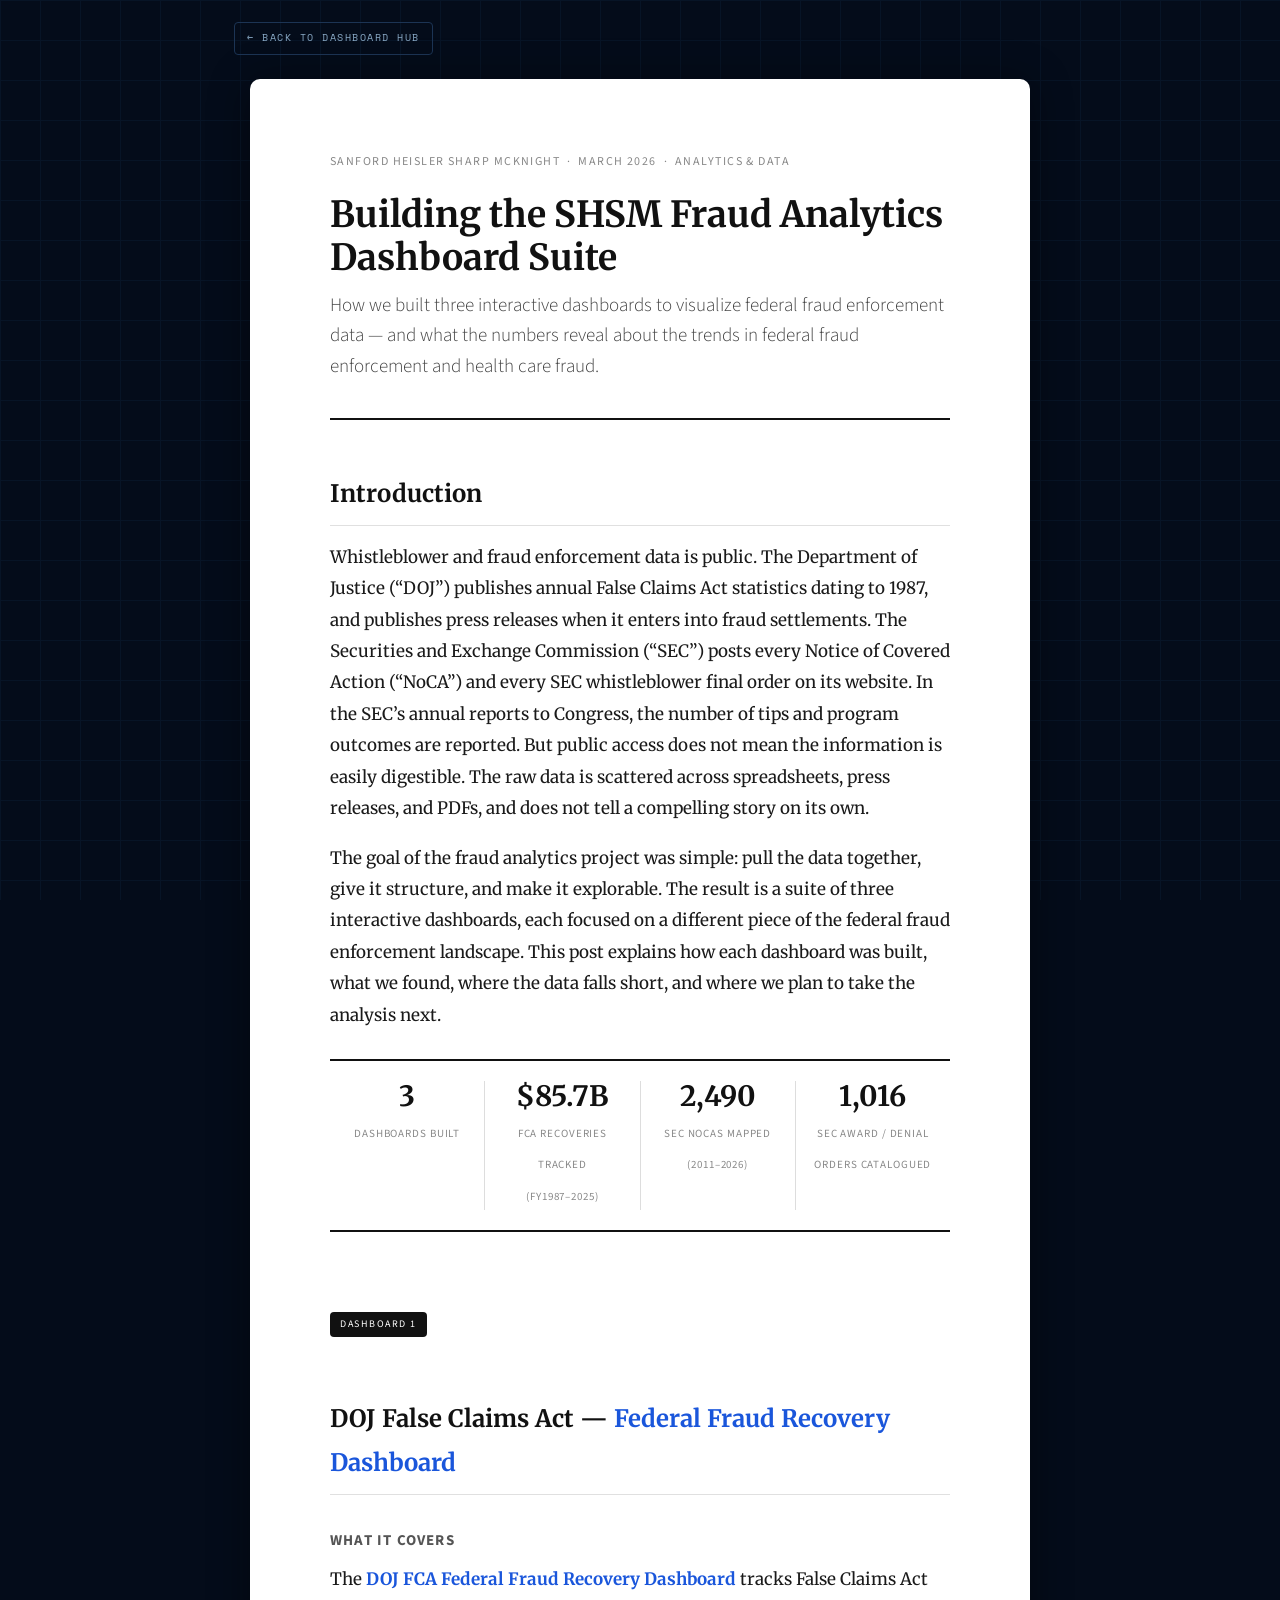
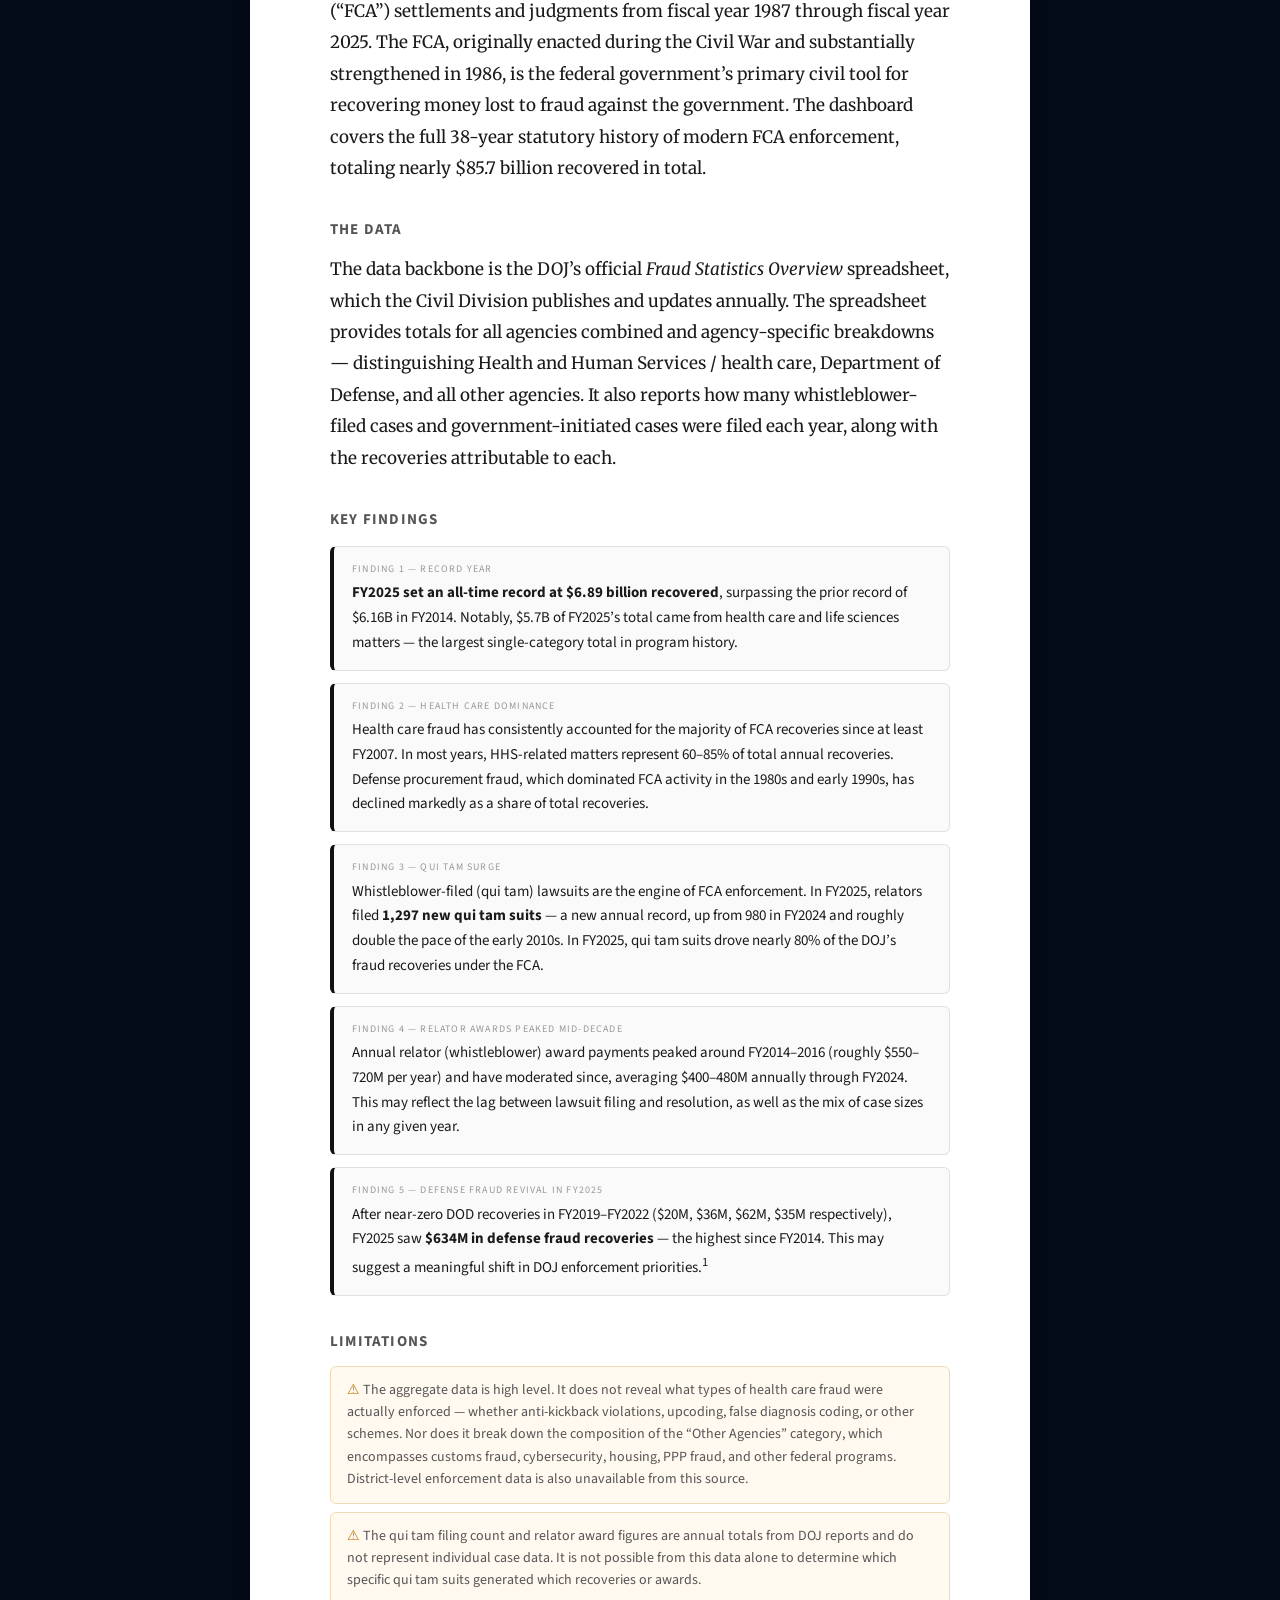
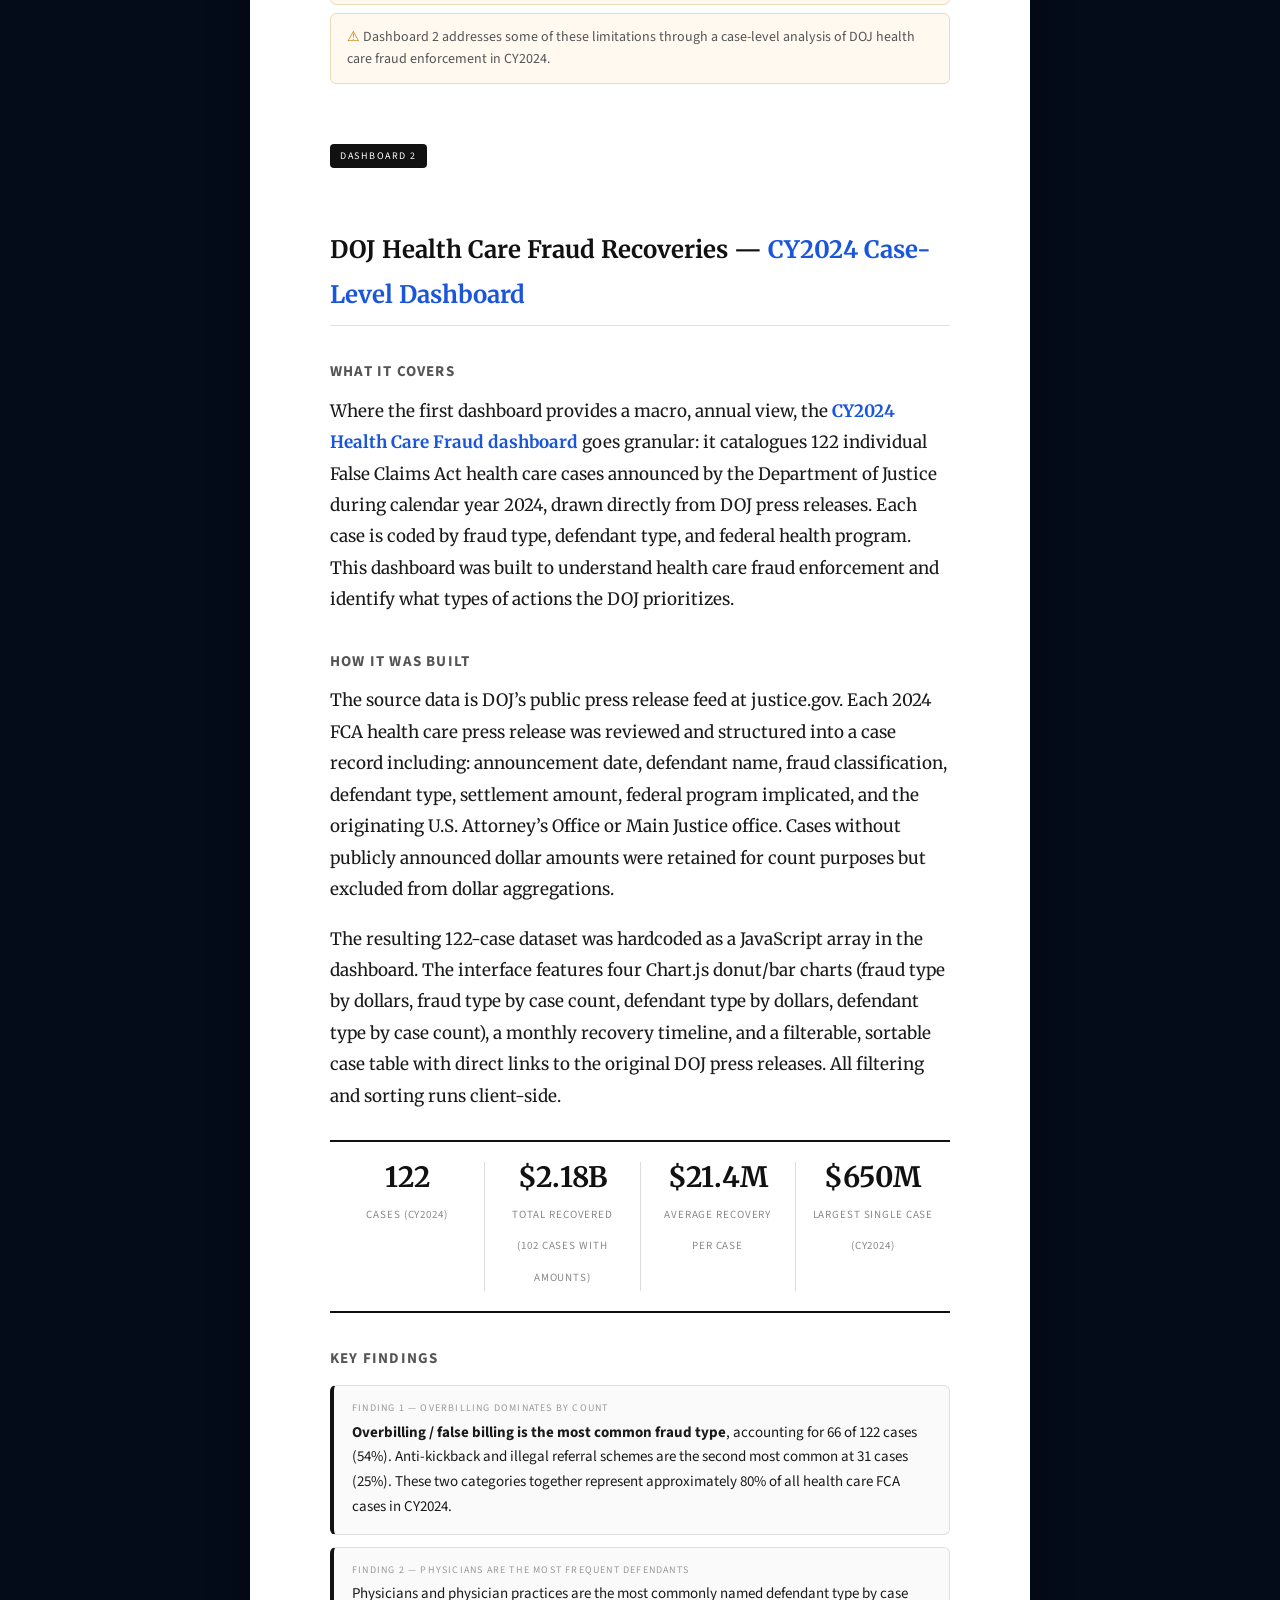
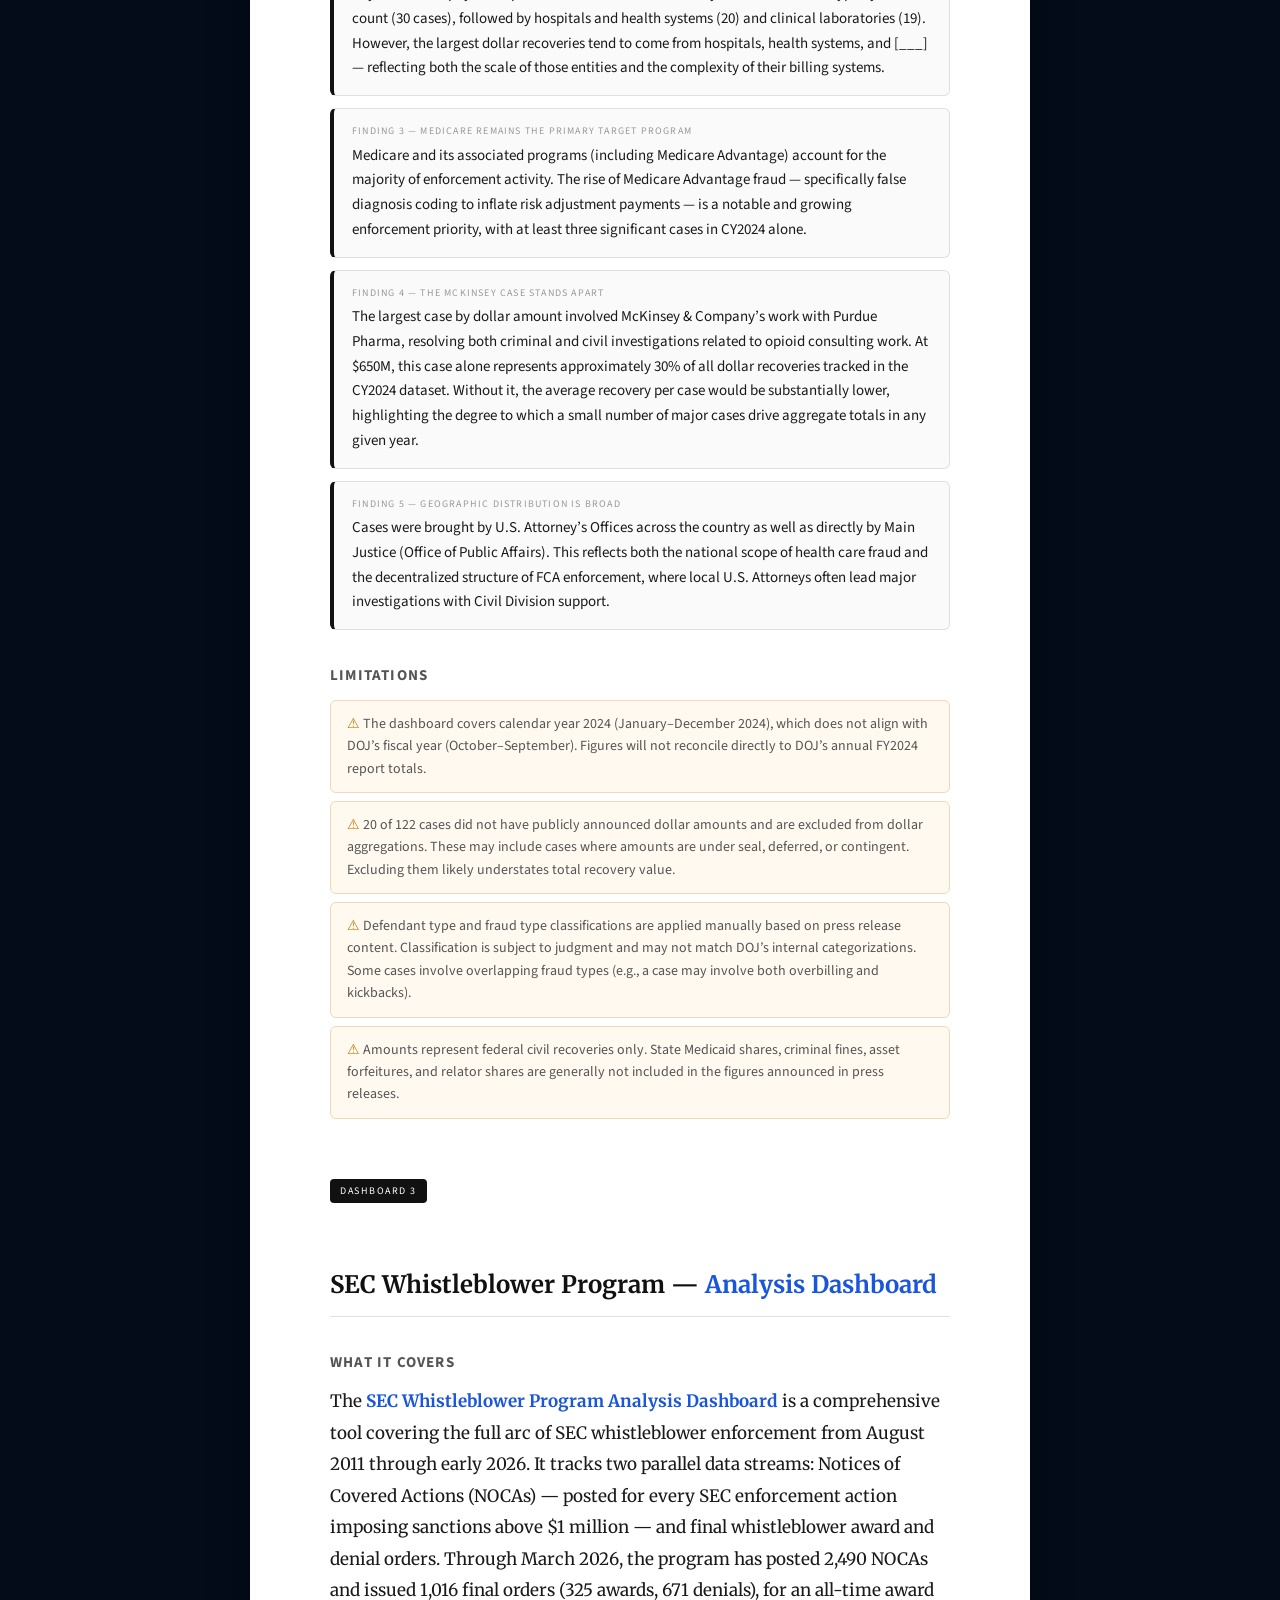
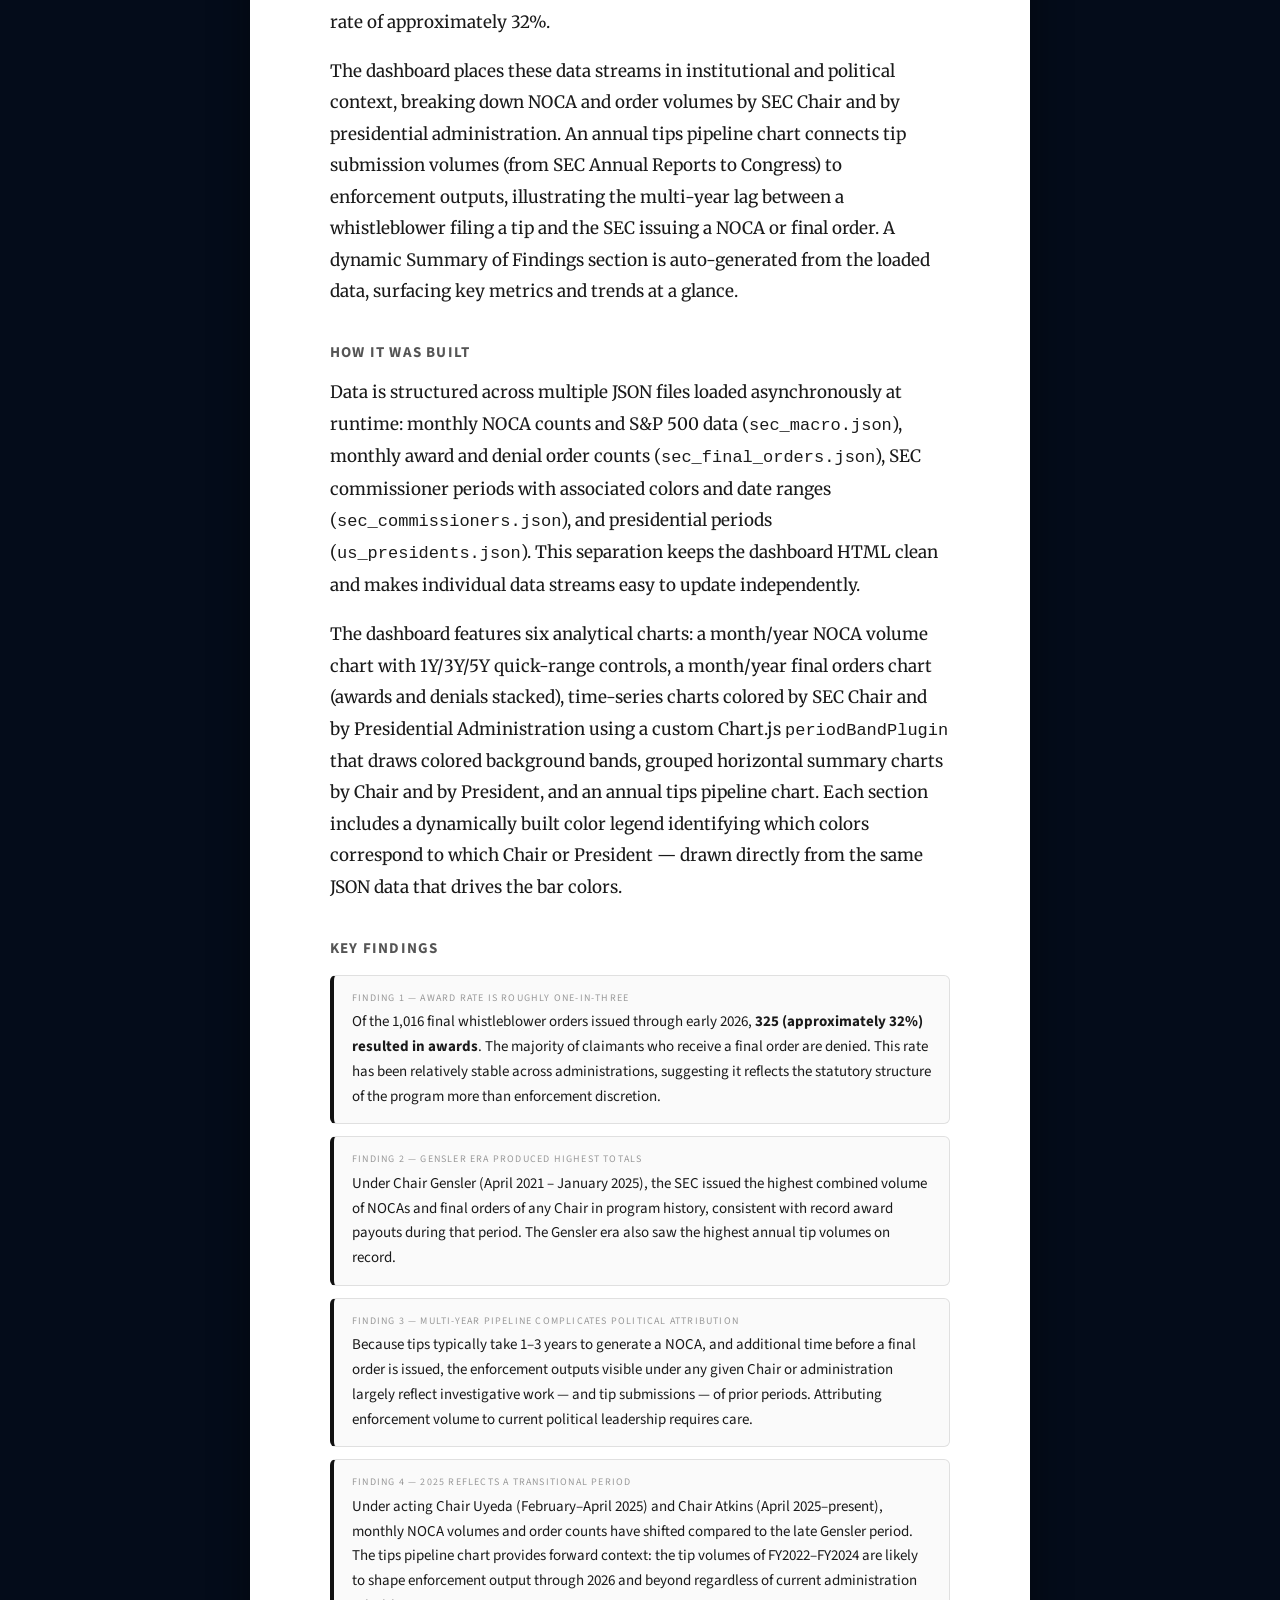
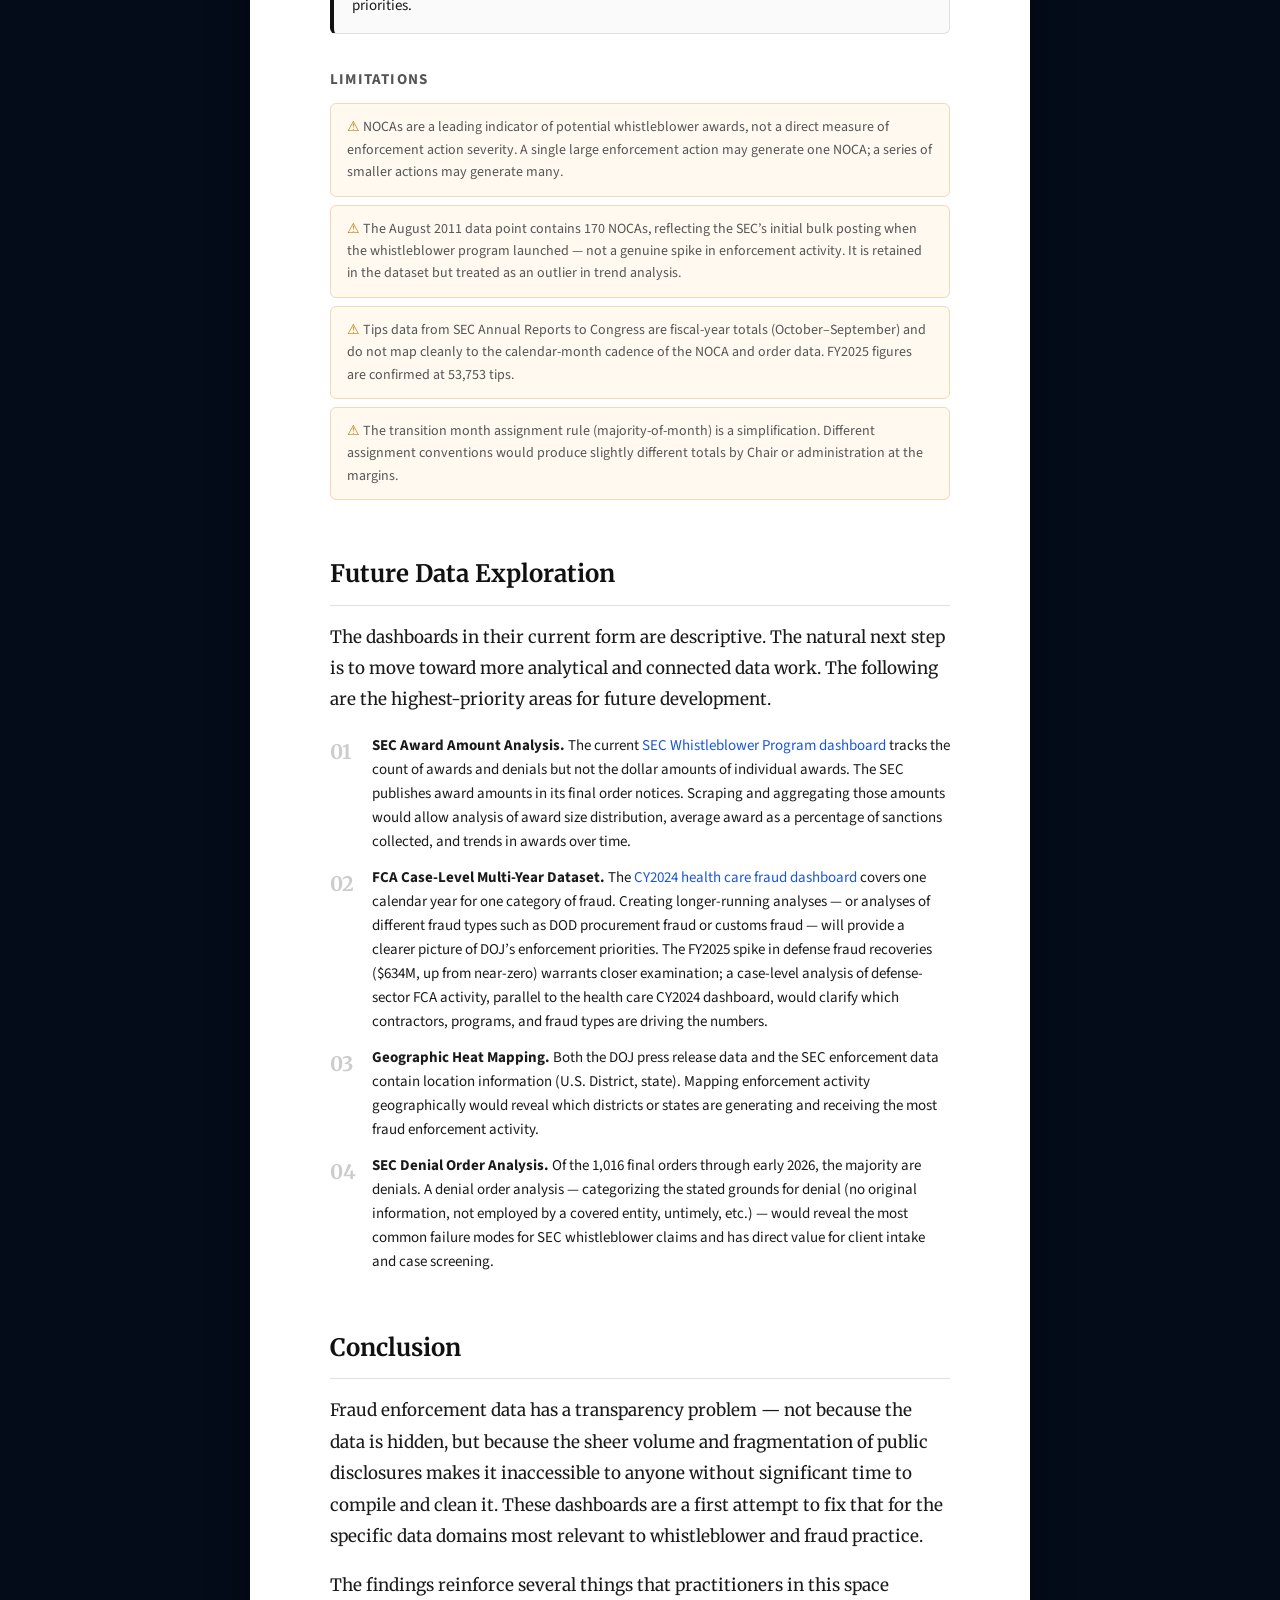
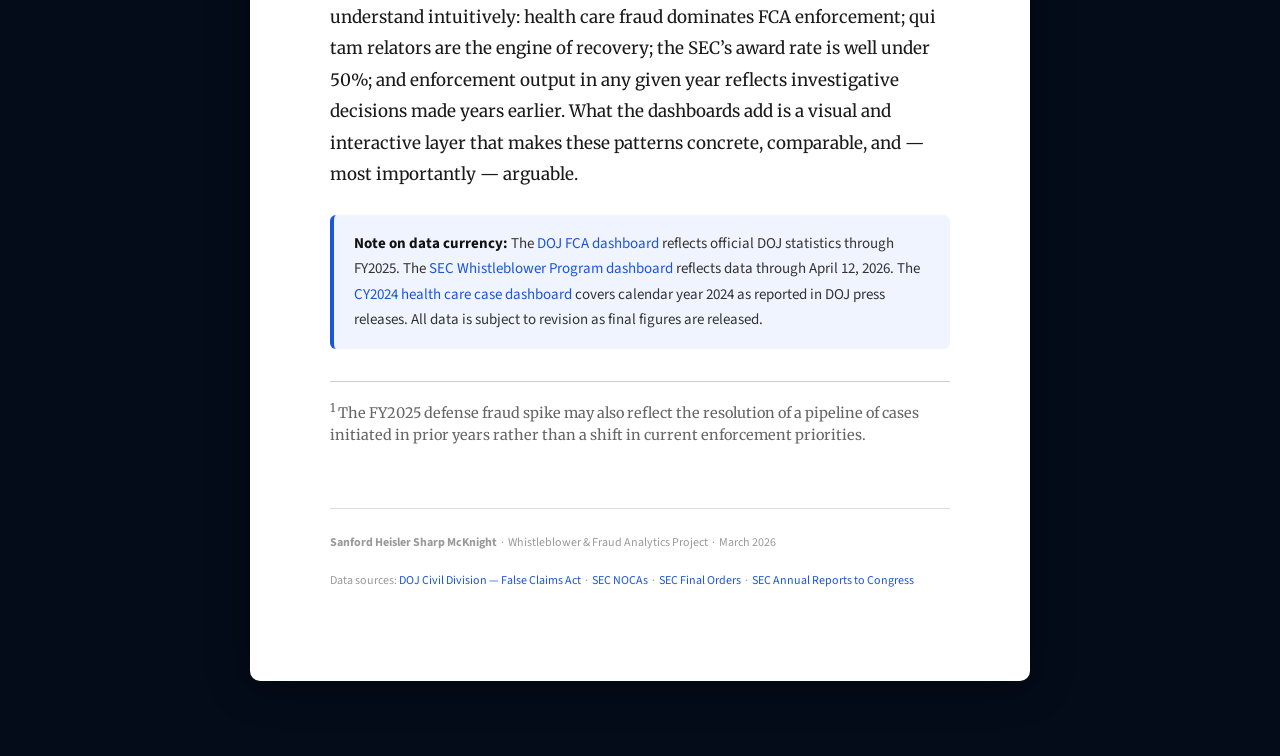
==== commit 19bf97b6: "UI polish: border radius, whiter text, tinted notes, blog dark theme - Blog page now uses site's dar" ====
--- a/blog_dashboard_overview.html
+++ b/blog_dashboard_overview.html
@@ -8,33 +8,33 @@
 </head>
 <body>
 
-<div class="print-bar no-print">
-  <button onclick="window.print()">Print / Save as PDF</button>
-  <span>To save as Word: File → Save As → Word Document (.docx) in your browser's print dialog, or paste into a blank Word document.</span>
-</div>
+<nav class="blog-nav">
+  <a class="back-link" href="index.html">&#8592; Back to Dashboard Hub</a>
+</nav>
 
 <div class="page">
 
   <!-- Header -->
-  <div class="meta">Sanford Heisler Sharp McKnight &nbsp;·&nbsp; March 2026 &nbsp;·&nbsp; Analytics &amp; Data</div>
+  <div class="meta">Sanford Heisler Sharp McKnight &nbsp;&middot;&nbsp; March 2026 &nbsp;&middot;&nbsp; Analytics &amp; Data</div>
 
   <h1>Building the SHSM Fraud Analytics Dashboard Suite</h1>
 
   <p class="deck">
-    How we built three interactive dashboards to visualize federal fraud enforcement data — and what the numbers reveal about whistleblower programs, health care fraud, and the political economy of SEC oversight.
+    How we built three interactive dashboards to visualize federal fraud enforcement data &mdash; and what the numbers reveal about the trends in federal fraud enforcement and health care fraud.
   </p>
 
   <!-- ═══════════════════════════════════════════ -->
   <h2>Introduction</h2>
 
   <p>
-    Whistleblower and fraud enforcement data is public. The Department of Justice publishes annual False Claims Act statistics dating to 1987. The SEC posts every Notice of Covered Action and every final award or denial order on its website. Annual reports to Congress detail tip volumes and program outcomes. But public access is not the same as comprehension — the raw data, scattered across spreadsheets, press releases, and PDFs, tells no story on its own.
-  </p>
-
-  <p>
-    The goal of this project was simple: pull that data together, give it structure, and make it explorable. The result is a suite of three interactive dashboards, each focused on a different slice of the federal fraud enforcement landscape. This post explains how each dashboard was built, what we found, where the data falls short, and where we plan to take the analysis next.
-  </p>
-
+    Whistleblower and fraud enforcement data is public. The Department of Justice (&ldquo;DOJ&rdquo;) publishes annual False Claims Act statistics dating to 1987, and publishes press releases when it enters into fraud settlements. The Securities and Exchange Commission (&ldquo;SEC&rdquo;) posts every Notice of Covered Action (&ldquo;NoCA&rdquo;) and every SEC whistleblower final order on its website. In the SEC&rsquo;s annual reports to Congress, the number of tips and program outcomes are reported. But public access does not mean the information is easily digestible. The raw data is scattered across spreadsheets, press releases, and PDFs, and does not tell a compelling story on its own.
+  </p>
+
+  <p>
+    The goal of the fraud analytics project was simple: pull the data together, give it structure, and make it explorable. The result is a suite of three interactive dashboards, each focused on a different piece of the federal fraud enforcement landscape. This post explains how each dashboard was built, what we found, where the data falls short, and where we plan to take the analysis next.
+  </p>
+
+  <!-- NOTE: stat-row numbers are manually maintained; update when underlying data refreshes -->
   <div class="stat-row">
     <div class="stat-item">
       <span class="stat-number">3</span>
@@ -42,88 +42,85 @@
     </div>
     <div class="stat-item">
       <span class="stat-number">$85.7B</span>
-      <span class="stat-label">FCA Recoveries Tracked<br>(FY1987–2025)</span>
-    </div>
-    <div class="stat-item">
-      <span class="stat-number">2,479</span>
-      <span class="stat-label">SEC NOCAs Mapped<br>(2011–2026)</span>
-    </div>
-    <div class="stat-item">
-      <span class="stat-number">996</span>
+      <span class="stat-label">FCA Recoveries Tracked<br>(FY1987&ndash;2025)</span>
+    </div>
+    <div class="stat-item">
+      <span class="stat-number">2,490</span>
+      <span class="stat-label">SEC NOCAs Mapped<br>(2011&ndash;2026)</span>
+    </div>
+    <div class="stat-item">
+      <span class="stat-number">1,016</span>
       <span class="stat-label">SEC Award / Denial<br>Orders Catalogued</span>
     </div>
   </div>
 
   <!-- ═══════════════════════════════════════════ -->
   <div class="section-tag">Dashboard 1</div>
-  <h2>DOJ False Claims Act — <a href="doj_fraud_dashboard.html">Federal Fraud Recovery Dashboard</a></h2>
+  <h2>DOJ False Claims Act &mdash; <a href="doj_fraud_dashboard.html">Federal Fraud Recovery Dashboard</a></h2>
 
   <h3>What It Covers</h3>
   <p>
-    The <a href="doj_fraud_dashboard.html"><strong>DOJ FCA Federal Fraud Recovery Dashboard</strong></a> tracks False Claims Act settlements and judgments from fiscal year 1987 through fiscal year 2025. The FCA, originally enacted during the Civil War and substantially strengthened in 1986, is the federal government's primary civil tool for recovering money lost to fraud. The dashboard covers the full 38-year statutory history of modern FCA enforcement — nearly $85.7 billion recovered in total.
+    The <a href="doj_fraud_dashboard.html"><strong>DOJ FCA Federal Fraud Recovery Dashboard</strong></a> tracks False Claims Act (&ldquo;FCA&rdquo;) settlements and judgments from fiscal year 1987 through fiscal year 2025. The FCA, originally enacted during the Civil War and substantially strengthened in 1986, is the federal government&rsquo;s primary civil tool for recovering money lost to fraud against the government. The dashboard covers the full 38-year statutory history of modern FCA enforcement, totaling nearly $85.7 billion recovered in total.
+  </p>
+
+  <h3>The Data</h3>
+  <p>
+    The data backbone is the DOJ&rsquo;s official <em>Fraud Statistics Overview</em> spreadsheet, which the Civil Division publishes and updates annually. The spreadsheet provides totals for all agencies combined and agency-specific breakdowns &mdash; distinguishing Health and Human Services / health care, Department of Defense, and all other agencies. It also reports how many whistleblower-filed cases and government-initiated cases were filed each year, along with the recoveries attributable to each.
+  </p>
+
+  <h3>Key Findings</h3>
+
+  <div class="finding">
+    <span class="label">Finding 1 &mdash; Record Year</span>
+    <strong>FY2025 set an all-time record at $6.89 billion recovered</strong>, surpassing the prior record of $6.16B in FY2014. Notably, $5.7B of FY2025&rsquo;s total came from health care and life sciences matters &mdash; the largest single-category total in program history.
+  </div>
+
+  <div class="finding">
+    <span class="label">Finding 2 &mdash; Health Care Dominance</span>
+    Health care fraud has consistently accounted for the majority of FCA recoveries since at least FY2007. In most years, HHS-related matters represent 60&ndash;85% of total annual recoveries. Defense procurement fraud, which dominated FCA activity in the 1980s and early 1990s, has declined markedly as a share of total recoveries.
+  </div>
+
+  <div class="finding">
+    <span class="label">Finding 3 &mdash; Qui Tam Surge</span>
+    Whistleblower-filed (qui tam) lawsuits are the engine of FCA enforcement. In FY2025, relators filed <strong>1,297 new qui tam suits</strong> &mdash; a new annual record, up from 980 in FY2024 and roughly double the pace of the early 2010s. In FY2025, qui tam suits drove nearly 80% of the DOJ&rsquo;s fraud recoveries under the FCA.
+  </div>
+
+  <div class="finding">
+    <span class="label">Finding 4 &mdash; Relator Awards Peaked Mid-Decade</span>
+    Annual relator (whistleblower) award payments peaked around FY2014&ndash;2016 (roughly $550&ndash;720M per year) and have moderated since, averaging $400&ndash;480M annually through FY2024. This may reflect the lag between lawsuit filing and resolution, as well as the mix of case sizes in any given year.
+  </div>
+
+  <div class="finding">
+    <span class="label">Finding 5 &mdash; Defense Fraud Revival in FY2025</span>
+    After near-zero DOD recoveries in FY2019&ndash;FY2022 ($20M, $36M, $62M, $35M respectively), FY2025 saw <strong>$634M in defense fraud recoveries</strong> &mdash; the highest since FY2014. This may suggest a meaningful shift in DOJ enforcement priorities.<sup>1</sup>
+  </div>
+
+  <h3>Limitations</h3>
+
+  <div class="limitation">
+    The aggregate data is high level. It does not reveal what types of health care fraud were actually enforced &mdash; whether anti-kickback violations, upcoding, false diagnosis coding, or other schemes. Nor does it break down the composition of the &ldquo;Other Agencies&rdquo; category, which encompasses customs fraud, cybersecurity, housing, PPP fraud, and other federal programs. District-level enforcement data is also unavailable from this source.
+  </div>
+
+  <div class="limitation">
+    The qui tam filing count and relator award figures are annual totals from DOJ reports and do not represent individual case data. It is not possible from this data alone to determine which specific qui tam suits generated which recoveries or awards.
+  </div>
+
+  <div class="limitation">
+    Dashboard 2 addresses some of these limitations through a case-level analysis of DOJ health care fraud enforcement in CY2024.
+  </div>
+
+  <!-- ═══════════════════════════════════════════ -->
+  <div class="section-tag">Dashboard 2</div>
+  <h2>DOJ Health Care Fraud Recoveries &mdash; <a href="DOJ_Health_Care_Fraud_Recoveries_2024.html">CY2024 Case-Level Dashboard</a></h2>
+
+  <h3>What It Covers</h3>
+  <p>
+    Where the first dashboard provides a macro, annual view, the <a href="DOJ_Health_Care_Fraud_Recoveries_2024.html"><strong>CY2024 Health Care Fraud dashboard</strong></a> goes granular: it catalogues 122 individual False Claims Act health care cases announced by the Department of Justice during calendar year 2024, drawn directly from DOJ press releases. Each case is coded by fraud type, defendant type, and federal health program. This dashboard was built to understand health care fraud enforcement and identify what types of actions the DOJ prioritizes.
   </p>
 
   <h3>How It Was Built</h3>
   <p>
-    The data backbone is the DOJ's official <em>Fraud Statistics Overview</em> spreadsheet, which the Civil Division publishes and updates annually. That document provides fiscal-year totals for all agencies combined. Agency-specific breakdowns — distinguishing Health and Human Services / health care, Department of Defense, and all other agencies — are available beginning in FY 2007 from DOJ annual press releases and reports. Both streams were hardcoded into the dashboard as a single JavaScript data array covering all 39 data points.
-  </p>
-  <p>
-    The dashboard was built as a single self-contained HTML file using Chart.js 4.4.1. It features a stacked bar chart (with toggles for grouped and percentage-share views), a dual-line trend chart, a donut breakdown for any selected fiscal year, and a dedicated qui tam / relator awards chart. A year-range filter allows users to narrow the view to any fiscal year window. All charts re-render dynamically client-side with no server dependency.
-  </p>
-
-  <h3>Key Findings</h3>
-
-  <div class="finding">
-    <span class="label">Finding 1 — Record Year</span>
-    <strong>FY2025 set an all-time record at $6.89 billion recovered</strong>, surpassing the prior record of $6.16B in FY2014. Notably, $5.7B of FY2025's total came from health care and life sciences matters — the largest single-category total in program history.
-  </div>
-
-  <div class="finding">
-    <span class="label">Finding 2 — Health Care Dominance</span>
-    Health care fraud has consistently accounted for the majority of FCA recoveries since at least FY2007. In most years, HHS-related matters represent 60–85% of total annual recoveries. Defense procurement fraud, which dominated FCA activity in the 1980s and early 1990s, has declined markedly as a share of total recoveries.
-  </div>
-
-  <div class="finding">
-    <span class="label">Finding 3 — Qui Tam Surge</span>
-    Whistleblower-filed (qui tam) lawsuits have become the engine of FCA enforcement. In FY2025, relators filed <strong>1,297 new qui tam suits</strong> — a new annual record, up from 980 in FY2024 and roughly double the pace of the early 2010s. Qui tam suits now drive approximately 83% of annual recoveries.
-  </div>
-
-  <div class="finding">
-    <span class="label">Finding 4 — Relator Awards Peaked Mid-Decade</span>
-    Annual relator (whistleblower) award payments peaked around FY2014–2016 (roughly $550–720M per year) and have moderated since, averaging $400–480M annually through FY2024. This may reflect the lag between lawsuit filing and resolution, as well as the mix of case sizes in any given year.
-  </div>
-
-  <div class="finding">
-    <span class="label">Finding 5 — Defense Fraud Revival in FY2025</span>
-    After near-zero DOD recoveries in FY2019–FY2022 ($20M, $36M, $62M, $35M respectively), FY2025 saw <strong>$634M in defense fraud recoveries</strong> — the highest since FY2014. This suggests a meaningful shift in DOJ enforcement priorities or the resolution of a significant pipeline of defense matters.
-  </div>
-
-  <h3>Limitations</h3>
-
-  <div class="limitation">
-    Fiscal-year totals are as reported by DOJ and may be restated in subsequent years as settlements finalize. Figures represent civil government recoveries only and exclude criminal fines, state Medicaid shares, and relator shares paid from government recovery.
-  </div>
-
-  <div class="limitation">
-    Agency breakdowns (HHS/DOD/Other) are available only from FY2007 onward. Pre-2007 years show total recovery only. "Other Agencies" is a residual category and includes SBA, housing, customs, cybersecurity, and other federal programs.
-  </div>
-
-  <div class="limitation">
-    The qui tam filing count and relator award figures are annual totals from DOJ reports and do not represent individual case data. It is not possible from this data alone to determine which specific qui tam suits generated which recoveries or awards.
-  </div>
-
-  <!-- ═══════════════════════════════════════════ -->
-  <div class="section-tag">Dashboard 2</div>
-  <h2>DOJ Health Care Fraud Recoveries — <a href="DOJ_Health_Care_Fraud_Recoveries_2024.html">CY2024 Case-Level Dashboard</a></h2>
-
-  <h3>What It Covers</h3>
-  <p>
-    Where the first dashboard provides a macro, annual view, the <a href="DOJ_Health_Care_Fraud_Recoveries_2024.html"><strong>CY2024 Health Care Fraud dashboard</strong></a> goes granular: it catalogues 122 individual False Claims Act health care cases announced by the Department of Justice during calendar year 2024, drawn directly from DOJ press releases. Each case is coded by fraud type, defendant type, and federal health program. This dashboard was built to answer questions the aggregate data cannot: What kinds of fraud dominate by dollar amount vs. by case count? Which defendant categories are most frequently pursued? Which programs are most exposed?
-  </p>
-
-  <h3>How It Was Built</h3>
-  <p>
-    The source data is DOJ's public press release feed at justice.gov. Each 2024 FCA health care press release was reviewed and structured into a case record including: announcement date, defendant name, fraud classification, defendant type, settlement amount, federal program implicated, and the originating U.S. Attorney's Office or Main Justice office. Cases without publicly announced dollar amounts were retained for count purposes but excluded from dollar aggregations.
+    The source data is DOJ&rsquo;s public press release feed at justice.gov. Each 2024 FCA health care press release was reviewed and structured into a case record including: announcement date, defendant name, fraud classification, defendant type, settlement amount, federal program implicated, and the originating U.S. Attorney&rsquo;s Office or Main Justice office. Cases without publicly announced dollar amounts were retained for count purposes but excluded from dollar aggregations.
   </p>
   <p>
     The resulting 122-case dataset was hardcoded as a JavaScript array in the dashboard. The interface features four Chart.js donut/bar charts (fraud type by dollars, fraud type by case count, defendant type by dollars, defendant type by case count), a monthly recovery timeline, and a filterable, sortable case table with direct links to the original DOJ press releases. All filtering and sorting runs client-side.
@@ -151,34 +148,34 @@
   <h3>Key Findings</h3>
 
   <div class="finding">
-    <span class="label">Finding 1 — Overbilling Dominates by Count</span>
+    <span class="label">Finding 1 &mdash; Overbilling Dominates by Count</span>
     <strong>Overbilling / false billing is the most common fraud type</strong>, accounting for 66 of 122 cases (54%). Anti-kickback and illegal referral schemes are the second most common at 31 cases (25%). These two categories together represent approximately 80% of all health care FCA cases in CY2024.
   </div>
 
   <div class="finding">
-    <span class="label">Finding 2 — Physicians Are the Most Frequent Defendants</span>
-    Physicians and physician practices are the most commonly named defendant type by case count (30 cases), followed by hospitals and health systems (20) and clinical laboratories (19). However, the largest dollar recoveries tend to come from hospitals, health systems, and Medicare Advantage plans — reflecting both the scale of those entities and the complexity of their billing systems.
-  </div>
-
-  <div class="finding">
-    <span class="label">Finding 3 — Medicare Remains the Primary Target Program</span>
-    Medicare and its associated programs (including Medicare Advantage) account for the majority of enforcement activity. The rise of Medicare Advantage fraud — specifically false diagnosis coding to inflate risk adjustment payments — is a notable and growing enforcement priority, with at least three significant cases in CY2024 alone.
-  </div>
-
-  <div class="finding">
-    <span class="label">Finding 4 — The McKinsey Case Stands Apart</span>
-    The largest case by dollar amount involved McKinsey &amp; Company's work with Purdue Pharma, resolving both criminal and civil investigations related to opioid consulting work. At $650M, this case alone represents approximately 30% of all dollar recoveries tracked in the CY2024 dataset. Without it, the average recovery per case would be substantially lower, highlighting the degree to which a small number of major cases drive aggregate totals in any given year.
-  </div>
-
-  <div class="finding">
-    <span class="label">Finding 5 — Geographic Distribution Is Broad</span>
-    Cases were brought by U.S. Attorney's Offices across the country as well as directly by Main Justice (Office of Public Affairs). This reflects both the national scope of health care fraud and the decentralized structure of FCA enforcement, where local U.S. Attorneys often lead major investigations with Civil Division support.
+    <span class="label">Finding 2 &mdash; Physicians Are the Most Frequent Defendants</span>
+    Physicians and physician practices are the most commonly named defendant type by case count (30 cases), followed by hospitals and health systems (20) and clinical laboratories (19). However, the largest dollar recoveries tend to come from hospitals, health systems, and [___] &mdash; reflecting both the scale of those entities and the complexity of their billing systems.
+  </div>
+
+  <div class="finding">
+    <span class="label">Finding 3 &mdash; Medicare Remains the Primary Target Program</span>
+    Medicare and its associated programs (including Medicare Advantage) account for the majority of enforcement activity. The rise of Medicare Advantage fraud &mdash; specifically false diagnosis coding to inflate risk adjustment payments &mdash; is a notable and growing enforcement priority, with at least three significant cases in CY2024 alone.
+  </div>
+
+  <div class="finding">
+    <span class="label">Finding 4 &mdash; The McKinsey Case Stands Apart</span>
+    The largest case by dollar amount involved McKinsey &amp; Company&rsquo;s work with Purdue Pharma, resolving both criminal and civil investigations related to opioid consulting work. At $650M, this case alone represents approximately 30% of all dollar recoveries tracked in the CY2024 dataset. Without it, the average recovery per case would be substantially lower, highlighting the degree to which a small number of major cases drive aggregate totals in any given year.
+  </div>
+
+  <div class="finding">
+    <span class="label">Finding 5 &mdash; Geographic Distribution Is Broad</span>
+    Cases were brought by U.S. Attorney&rsquo;s Offices across the country as well as directly by Main Justice (Office of Public Affairs). This reflects both the national scope of health care fraud and the decentralized structure of FCA enforcement, where local U.S. Attorneys often lead major investigations with Civil Division support.
   </div>
 
   <h3>Limitations</h3>
 
   <div class="limitation">
-    The dashboard covers calendar year 2024 (January–December 2024), which does not align with DOJ's fiscal year (October–September). Figures will not reconcile directly to DOJ's annual FY2024 report totals.
+    The dashboard covers calendar year 2024 (January&ndash;December 2024), which does not align with DOJ&rsquo;s fiscal year (October&ndash;September). Figures will not reconcile directly to DOJ&rsquo;s annual FY2024 report totals.
   </div>
 
   <div class="limitation">
@@ -186,7 +183,7 @@
   </div>
 
   <div class="limitation">
-    Defendant type and fraud type classifications are applied manually based on press release content. Classification is subject to judgment and may not match DOJ's internal categorizations. Some cases involve overlapping fraud types (e.g., a case may involve both overbilling and kickbacks).
+    Defendant type and fraud type classifications are applied manually based on press release content. Classification is subject to judgment and may not match DOJ&rsquo;s internal categorizations. Some cases involve overlapping fraud types (e.g., a case may involve both overbilling and kickbacks).
   </div>
 
   <div class="limitation">
@@ -195,11 +192,11 @@
 
   <!-- ═══════════════════════════════════════════ -->
   <div class="section-tag">Dashboard 3</div>
-  <h2>SEC Whistleblower Program — <a href="sec_macro_dashboard.html">Analysis Dashboard</a></h2>
+  <h2>SEC Whistleblower Program &mdash; <a href="sec_macro_dashboard.html">Analysis Dashboard</a></h2>
 
   <h3>What It Covers</h3>
   <p>
-    The <a href="sec_macro_dashboard.html"><strong>SEC Whistleblower Program Analysis Dashboard</strong></a> is a comprehensive tool covering the full arc of SEC whistleblower enforcement from August 2011 through early 2026. It tracks two parallel data streams: Notices of Covered Actions (NOCAs) — posted for every SEC enforcement action imposing sanctions above $1 million — and final whistleblower award and denial orders. Through March 2026, the program has posted 2,479 NOCAs and issued 996 final orders (325 awards, 671 denials), for an all-time award rate of 32.6%.
+    The <a href="sec_macro_dashboard.html"><strong>SEC Whistleblower Program Analysis Dashboard</strong></a> is a comprehensive tool covering the full arc of SEC whistleblower enforcement from August 2011 through early 2026. It tracks two parallel data streams: Notices of Covered Actions (NOCAs) &mdash; posted for every SEC enforcement action imposing sanctions above $1 million &mdash; and final whistleblower award and denial orders. Through March 2026, the program has posted 2,490 NOCAs and issued 1,016 final orders (325 awards, 671 denials), for an all-time award rate of approximately 32%.
   </p>
   <p>
     The dashboard places these data streams in institutional and political context, breaking down NOCA and order volumes by SEC Chair and by presidential administration. An annual tips pipeline chart connects tip submission volumes (from SEC Annual Reports to Congress) to enforcement outputs, illustrating the multi-year lag between a whistleblower filing a tip and the SEC issuing a NOCA or final order. A dynamic Summary of Findings section is auto-generated from the loaded data, surfacing key metrics and trends at a glance.
@@ -210,29 +207,29 @@
     Data is structured across multiple JSON files loaded asynchronously at runtime: monthly NOCA counts and S&amp;P 500 data (<code>sec_macro.json</code>), monthly award and denial order counts (<code>sec_final_orders.json</code>), SEC commissioner periods with associated colors and date ranges (<code>sec_commissioners.json</code>), and presidential periods (<code>us_presidents.json</code>). This separation keeps the dashboard HTML clean and makes individual data streams easy to update independently.
   </p>
   <p>
-    The dashboard features six analytical charts: a month/year NOCA volume chart with 1Y/3Y/5Y quick-range controls, a month/year final orders chart (awards and denials stacked), time-series charts colored by SEC Chair and by Presidential Administration using a custom Chart.js <code>periodBandPlugin</code> that draws colored background bands, grouped horizontal summary charts by Chair and by President, and an annual tips pipeline chart. Each section includes a dynamically built color legend identifying which colors correspond to which Chair or President — drawn directly from the same JSON data that drives the bar colors.
+    The dashboard features six analytical charts: a month/year NOCA volume chart with 1Y/3Y/5Y quick-range controls, a month/year final orders chart (awards and denials stacked), time-series charts colored by SEC Chair and by Presidential Administration using a custom Chart.js <code>periodBandPlugin</code> that draws colored background bands, grouped horizontal summary charts by Chair and by President, and an annual tips pipeline chart. Each section includes a dynamically built color legend identifying which colors correspond to which Chair or President &mdash; drawn directly from the same JSON data that drives the bar colors.
   </p>
 
   <h3>Key Findings</h3>
 
   <div class="finding">
-    <span class="label">Finding 1 — Award Rate Is Roughly One-in-Three</span>
-    Of the 996 final whistleblower orders issued through early 2026, <strong>325 (32.6%) resulted in awards</strong>. The majority of claimants who receive a final order are denied. This rate has been relatively stable across administrations, suggesting it reflects the statutory structure of the program more than enforcement discretion.
-  </div>
-
-  <div class="finding">
-    <span class="label">Finding 2 — Gensler Era Produced Highest Totals</span>
-    Under Chair Gensler (April 2021 – January 2025), the SEC issued the highest combined volume of NOCAs and final orders of any Chair in program history, consistent with record award payouts during that period. The Gensler era also saw the highest annual tip volumes on record.
-  </div>
-
-  <div class="finding">
-    <span class="label">Finding 3 — Multi-Year Pipeline Complicates Political Attribution</span>
-    Because tips typically take 1–3 years to generate a NOCA, and additional time before a final order is issued, the enforcement outputs visible under any given Chair or administration largely reflect investigative work — and tip submissions — of prior periods. Attributing enforcement volume to current political leadership requires care.
-  </div>
-
-  <div class="finding">
-    <span class="label">Finding 4 — 2025 Reflects a Transitional Period</span>
-    Under acting Chair Uyeda (February–April 2025) and Chair Atkins (April 2025–present), monthly NOCA volumes and order counts have shifted compared to the late Gensler period. The tips pipeline chart provides forward context: the tip volumes of FY2022–FY2024 are likely to shape enforcement output through 2026 and beyond regardless of current administration priorities.
+    <span class="label">Finding 1 &mdash; Award Rate Is Roughly One-in-Three</span>
+    Of the 1,016 final whistleblower orders issued through early 2026, <strong>325 (approximately 32%) resulted in awards</strong>. The majority of claimants who receive a final order are denied. This rate has been relatively stable across administrations, suggesting it reflects the statutory structure of the program more than enforcement discretion.
+  </div>
+
+  <div class="finding">
+    <span class="label">Finding 2 &mdash; Gensler Era Produced Highest Totals</span>
+    Under Chair Gensler (April 2021 &ndash; January 2025), the SEC issued the highest combined volume of NOCAs and final orders of any Chair in program history, consistent with record award payouts during that period. The Gensler era also saw the highest annual tip volumes on record.
+  </div>
+
+  <div class="finding">
+    <span class="label">Finding 3 &mdash; Multi-Year Pipeline Complicates Political Attribution</span>
+    Because tips typically take 1&ndash;3 years to generate a NOCA, and additional time before a final order is issued, the enforcement outputs visible under any given Chair or administration largely reflect investigative work &mdash; and tip submissions &mdash; of prior periods. Attributing enforcement volume to current political leadership requires care.
+  </div>
+
+  <div class="finding">
+    <span class="label">Finding 4 &mdash; 2025 Reflects a Transitional Period</span>
+    Under acting Chair Uyeda (February&ndash;April 2025) and Chair Atkins (April 2025&ndash;present), monthly NOCA volumes and order counts have shifted compared to the late Gensler period. The tips pipeline chart provides forward context: the tip volumes of FY2022&ndash;FY2024 are likely to shape enforcement output through 2026 and beyond regardless of current administration priorities.
   </div>
 
   <h3>Limitations</h3>
@@ -242,69 +239,16 @@
   </div>
 
   <div class="limitation">
-    The August 2011 data point contains 170 NOCAs, reflecting the SEC's initial bulk posting when the whistleblower program launched — not a genuine spike in enforcement activity. It is retained in the dataset but treated as an outlier in trend analysis.
-  </div>
-
-  <div class="limitation">
-    Tips data from SEC Annual Reports to Congress are fiscal-year totals (October–September) and do not map cleanly to the calendar-month cadence of the NOCA and order data. FY2025 figures are confirmed at 53,753 tips.
+    The August 2011 data point contains 170 NOCAs, reflecting the SEC&rsquo;s initial bulk posting when the whistleblower program launched &mdash; not a genuine spike in enforcement activity. It is retained in the dataset but treated as an outlier in trend analysis.
+  </div>
+
+  <div class="limitation">
+    Tips data from SEC Annual Reports to Congress are fiscal-year totals (October&ndash;September) and do not map cleanly to the calendar-month cadence of the NOCA and order data. FY2025 figures are confirmed at 53,753 tips.
   </div>
 
   <div class="limitation">
     The transition month assignment rule (majority-of-month) is a simplification. Different assignment conventions would produce slightly different totals by Chair or administration at the margins.
   </div>
-
-  <!-- ═══════════════════════════════════════════ -->
-  <h2>Technical Overview</h2>
-
-  <p>
-    All three dashboards share a common technical foundation and visual design system:
-  </p>
-
-  <table>
-    <thead>
-      <tr>
-        <th>Component</th>
-        <th>Choice</th>
-        <th>Rationale</th>
-      </tr>
-    </thead>
-    <tbody>
-      <tr>
-        <td>Charting Library</td>
-        <td>Chart.js 4.4.1 (CDN)</td>
-        <td>Mature, well-documented, no build step required</td>
-      </tr>
-      <tr>
-        <td>Framework</td>
-        <td>Pure HTML + vanilla JavaScript</td>
-        <td>Zero dependencies, opens in any browser, no server required</td>
-      </tr>
-      <tr>
-        <td>Typography</td>
-        <td>Space Mono + Playfair Display (Google Fonts)</td>
-        <td>Playfair Display echoes the firm's website; Space Mono provides a technical, data-focused aesthetic for labels and numbers</td>
-      </tr>
-      <tr>
-        <td>Visual Theme</td>
-        <td>Dark navy mode (#040c1a background, #2e8dda accent)</td>
-        <td>Reduces eye strain for data-heavy review; navy palette echoes firm branding</td>
-      </tr>
-      <tr>
-        <td>Data Storage</td>
-        <td>JSON files in <code>data/</code> directory, loaded asynchronously</td>
-        <td>Separates data from presentation; easy to update individual datasets without touching dashboard HTML</td>
-      </tr>
-      <tr>
-        <td>Shared Styles</td>
-        <td><code>css/shared.css</code> design system</td>
-        <td>Single source of truth for tokens, typography, and component styles across all dashboards</td>
-      </tr>
-    </tbody>
-  </table>
-
-  <p>
-    The choice to load data from structured JSON files — rather than fetching from an API or embedding data directly in each HTML file — was deliberate. It makes each dashboard's data independently auditable and updatable, while keeping the HTML focused on layout and presentation logic. The tradeoff is that dashboards require a local server or hosted environment to load JSON files (the browser's same-origin policy blocks local file fetches). A simple <code>python -m http.server</code> is sufficient for local review.
-  </p>
 
   <!-- ═══════════════════════════════════════════ -->
   <h2>Future Data Exploration</h2>
@@ -316,49 +260,28 @@
   <div class="future-item">
     <span class="future-num">01</span>
     <div>
-      <strong>Tip-to-NOCA-to-Award Pipeline Modeling.</strong> The most analytically valuable work would be connecting the tips pipeline (Annual Reports to Congress) to NOCA volume and then to final award orders over time, with appropriate lag assumptions. A 2–3 year tip-to-NOCA lag model would allow us to project future enforcement output from today's tip filings — useful for both program capacity planning and client counseling.
+      <strong>SEC Award Amount Analysis.</strong> The current <a href="sec_macro_dashboard.html">SEC Whistleblower Program dashboard</a> tracks the count of awards and denials but not the dollar amounts of individual awards. The SEC publishes award amounts in its final order notices. Scraping and aggregating those amounts would allow analysis of award size distribution, average award as a percentage of sanctions collected, and trends in awards over time.
     </div>
   </div>
 
   <div class="future-item">
     <span class="future-num">02</span>
     <div>
-      <strong>SEC Award Amount Analysis.</strong> The current <a href="sec_macro_dashboard.html">SEC Whistleblower Program dashboard</a> tracks the count of awards and denials but not the dollar amounts of individual awards. The SEC publishes award amounts in its final order notices. Scraping and aggregating those amounts would allow analysis of award size distribution, average award as a percentage of sanctions collected, and trends in award generosity over time.
+      <strong>FCA Case-Level Multi-Year Dataset.</strong> The <a href="DOJ_Health_Care_Fraud_Recoveries_2024.html">CY2024 health care fraud dashboard</a> covers one calendar year for one category of fraud. Creating longer-running analyses &mdash; or analyses of different fraud types such as DOD procurement fraud or customs fraud &mdash; will provide a clearer picture of DOJ&rsquo;s enforcement priorities. The FY2025 spike in defense fraud recoveries ($634M, up from near-zero) warrants closer examination; a case-level analysis of defense-sector FCA activity, parallel to the health care CY2024 dashboard, would clarify which contractors, programs, and fraud types are driving the numbers.
     </div>
   </div>
 
   <div class="future-item">
     <span class="future-num">03</span>
     <div>
-      <strong>FCA Case-Level Multi-Year Dataset.</strong> The <a href="DOJ_Health_Care_Fraud_Recoveries_2024.html">CY2024 health care fraud dashboard</a> covers one calendar year. Extending the same case-level methodology back through CY2020–2023 would enable multi-year trend analysis at the defendant type, fraud type, and program level — answering questions like: Is Medicare Advantage fraud enforcement accelerating? Which defendant categories are receiving increasing vs. decreasing DOJ attention?
+      <strong>Geographic Heat Mapping.</strong> Both the DOJ press release data and the SEC enforcement data contain location information (U.S. District, state). Mapping enforcement activity geographically would reveal which districts or states are generating and receiving the most fraud enforcement activity.
     </div>
   </div>
 
   <div class="future-item">
     <span class="future-num">04</span>
     <div>
-      <strong>Geographic Heat Mapping.</strong> Both the DOJ press release data and the SEC enforcement data contain location information (U.S. District, state). Mapping enforcement activity geographically would reveal whether certain districts or regions are disproportionate sources or targets of fraud enforcement — useful context for understanding the national scope of the programs.
-    </div>
-  </div>
-
-  <div class="future-item">
-    <span class="future-num">05</span>
-    <div>
-      <strong>DOJ FCA Defense Contractor Drill-Down.</strong> The FY2025 spike in defense fraud recoveries ($634M, up from near-zero) warrants closer examination. A case-level analysis of defense-sector FCA activity — parallel to the <a href="DOJ_Health_Care_Fraud_Recoveries_2024.html">health care CY2024 dashboard</a> — would clarify which contractors, programs, and fraud types are driving the numbers.
-    </div>
-  </div>
-
-  <div class="future-item">
-    <span class="future-num">06</span>
-    <div>
-      <strong>SEC Denial Order Analysis.</strong> Of the 996 final orders through early 2026, 671 (67.4%) are denials. A denial order analysis — categorizing the stated grounds for denial (no original information, not employed by a covered entity, untimely, etc.) — would reveal the most common failure modes for SEC whistleblower claims and has direct value for client intake and case screening.
-    </div>
-  </div>
-
-  <div class="future-item">
-    <span class="future-num">07</span>
-    <div>
-      <strong>Integration with PACER / Court Data.</strong> Many of the FCA cases in the CY2024 dataset began as qui tam complaints that were under seal for years before unsealing and settlement. Linking press release data to court filing data (via PACER or CourtListener) would allow analysis of seal duration, investigation timeline, and the relationship between complaint filing date and settlement outcome.
+      <strong>SEC Denial Order Analysis.</strong> Of the 1,016 final orders through early 2026, the majority are denials. A denial order analysis &mdash; categorizing the stated grounds for denial (no original information, not employed by a covered entity, untimely, etc.) &mdash; would reveal the most common failure modes for SEC whistleblower claims and has direct value for client intake and case screening.
     </div>
   </div>
 
@@ -366,24 +289,29 @@
   <h2>Conclusion</h2>
 
   <p>
-    Fraud enforcement data has a transparency problem — not because the data is hidden, but because the sheer volume and fragmentation of public disclosures makes it inaccessible to anyone without significant time to compile and clean it. These dashboards are a first attempt to fix that for the specific data domains most relevant to whistleblower and fraud practice.
-  </p>
-
-  <p>
-    The findings reinforce several things that practitioners in this space understand intuitively: health care fraud dominates FCA enforcement; qui tam relators are the engine of recovery; the SEC's award rate is well under 50%; and enforcement output in any given year reflects investigative decisions made years earlier. What the dashboards add is a visual and interactive layer that makes these patterns concrete, comparable, and — most importantly — arguable.
+    Fraud enforcement data has a transparency problem &mdash; not because the data is hidden, but because the sheer volume and fragmentation of public disclosures makes it inaccessible to anyone without significant time to compile and clean it. These dashboards are a first attempt to fix that for the specific data domains most relevant to whistleblower and fraud practice.
+  </p>
+
+  <p>
+    The findings reinforce several things that practitioners in this space understand intuitively: health care fraud dominates FCA enforcement; qui tam relators are the engine of recovery; the SEC&rsquo;s award rate is well under 50%; and enforcement output in any given year reflects investigative decisions made years earlier. What the dashboards add is a visual and interactive layer that makes these patterns concrete, comparable, and &mdash; most importantly &mdash; arguable.
   </p>
 
   <div class="callout">
     <strong>Note on data currency:</strong> The <a href="doj_fraud_dashboard.html">DOJ FCA dashboard</a> reflects official DOJ statistics through FY2025. The <a href="sec_macro_dashboard.html">SEC Whistleblower Program dashboard</a> reflects data through April 12, 2026. The <a href="DOJ_Health_Care_Fraud_Recoveries_2024.html">CY2024 health care case dashboard</a> covers calendar year 2024 as reported in DOJ press releases. All data is subject to revision as final figures are released.
   </div>
 
+  <!-- Footnotes -->
+  <div style="margin-top: 32px; padding-top: 16px; border-top: 1px solid #ccc; font-size: 0.85em; color: #666; line-height: 1.6;">
+    <p><sup>1</sup> The FY2025 defense fraud spike may also reflect the resolution of a pipeline of cases initiated in prior years rather than a shift in current enforcement priorities.</p>
+  </div>
+
   <!-- Footer -->
   <div class="post-footer">
-    <p><strong>Sanford Heisler Sharp McKnight</strong> &nbsp;·&nbsp; Whistleblower &amp; Fraud Analytics Project &nbsp;·&nbsp; March 2026</p>
+    <p><strong>Sanford Heisler Sharp McKnight</strong> &nbsp;&middot;&nbsp; Whistleblower &amp; Fraud Analytics Project &nbsp;&middot;&nbsp; March 2026</p>
     <p>
-      Data sources: <a href="https://www.justice.gov/civil/false-claims-act">DOJ Civil Division — False Claims Act</a> &nbsp;·&nbsp;
-      <a href="https://www.sec.gov/enforcement-litigation/whistleblower-program/whistleblower-program-notices-covered-action">SEC NOCAs</a> &nbsp;·&nbsp;
-      <a href="https://www.sec.gov/enforcement-litigation/whistleblower-program/final-orders-whistleblower-award-determinations">SEC Final Orders</a> &nbsp;·&nbsp;
+      Data sources: <a href="https://www.justice.gov/civil/false-claims-act">DOJ Civil Division &mdash; False Claims Act</a> &nbsp;&middot;&nbsp;
+      <a href="https://www.sec.gov/enforcement-litigation/whistleblower-program/whistleblower-program-notices-covered-action">SEC NOCAs</a> &nbsp;&middot;&nbsp;
+      <a href="https://www.sec.gov/enforcement-litigation/whistleblower-program/final-orders-whistleblower-award-determinations">SEC Final Orders</a> &nbsp;&middot;&nbsp;
       <a href="https://www.sec.gov/whistleblower/annual-reports">SEC Annual Reports to Congress</a>
     </p>
   </div>
--- a/css/blog.css
+++ b/css/blog.css
@@ -1,33 +1,76 @@
 /*
  * blog.css — SHSM Blog / Document Pages
- * Light editorial theme for long-form content and printable reports.
+ * Editorial content on dark-site background; white card retains print fidelity.
  */
 
-@import url('https://fonts.googleapis.com/css2?family=Merriweather:ital,wght@0,300;0,400;0,700;1,300;1,400&family=Source+Sans+Pro:wght@300;400;600;700&display=swap');
+@import url('https://fonts.googleapis.com/css2?family=Merriweather:ital,wght@0,300;0,400;0,700;1,300;1,400&family=Source+Sans+Pro:wght@300;400;600;700&family=Space+Mono:wght@400;700&display=swap');
 
 /* ── Reset ──────────────────────────────────────────────────────────────── */
 *, *::before, *::after { box-sizing: border-box; margin: 0; padding: 0; }
 
-/* ── Base ───────────────────────────────────────────────────────────────── */
+/* ── Base — dark site background ───────────────────────────────────────── */
 body {
-  background: #f8f7f4;
+  background: #040c1a;
   color: #1a1a1a;
   font-family: 'Merriweather', Georgia, serif;
   font-size: 17px;
   line-height: 1.85;
-}
-
-/* ── Page wrapper (mimics printed page) ─────────────────────────────────── */
+  min-height: 100vh;
+}
+
+/* Subtle grid background (matches site) */
+body::before {
+  content: '';
+  position: fixed;
+  inset: 0;
+  background-image:
+    linear-gradient(#0d1f35 1px, transparent 1px),
+    linear-gradient(90deg, #0d1f35 1px, transparent 1px);
+  background-size: 40px 40px;
+  opacity: 0.45;
+  pointer-events: none;
+  z-index: 0;
+}
+
+/* ── Back-to-hub nav ────────────────────────────────────────────────────── */
+.blog-nav {
+  position: relative;
+  z-index: 1;
+  max-width: 860px;
+  margin: 0 auto;
+  padding: 20px 24px 0;
+}
+
+.back-link {
+  display: inline-block;
+  font-family: 'Space Mono', monospace;
+  font-size: 10px;
+  letter-spacing: 0.15em;
+  text-transform: uppercase;
+  color: #8aaac6;
+  text-decoration: none;
+  border: 1px solid #1c3454;
+  border-radius: 4px;
+  padding: 6px 12px;
+  transition: all 0.15s;
+}
+.back-link:hover { border-color: #2e8dda; color: #2e8dda; }
+
+/* ── Page wrapper (white editorial card) ────────────────────────────────── */
 .page {
+  position: relative;
+  z-index: 1;
   max-width: 780px;
-  margin: 48px auto 80px;
+  margin: 24px auto 80px;
   background: #fff;
   padding: 72px 80px;
-  box-shadow: 0 2px 20px rgba(0, 0, 0, 0.08);
+  border-radius: 10px;
+  box-shadow: 0 4px 40px rgba(0, 0, 0, 0.45);
 }
 
 @media (max-width: 860px) {
-  .page { padding: 40px 28px; margin: 24px auto 48px; }
+  .page { padding: 40px 28px; margin: 16px auto 48px; }
+  .blog-nav { padding: 16px 16px 0; }
 }
 
 @media print {
@@ -154,6 +197,7 @@
 .callout {
   border-left: 4px solid #1a56db;
   background: #f0f4ff;
+  border-radius: 6px;
   padding: 16px 20px;
   margin: 24px 0;
   font-family: 'Source Sans Pro', sans-serif;
@@ -168,6 +212,7 @@
   background: #fafafa;
   border: 1px solid #e0e0e0;
   border-left: 4px solid #111;
+  border-radius: 6px;
   padding: 14px 18px;
   margin: 12px 0;
   font-family: 'Source Sans Pro', sans-serif;
@@ -187,6 +232,7 @@
 .limitation {
   background: #fff9f0;
   border: 1px solid #f0d9b5;
+  border-radius: 6px;
   padding: 12px 16px;
   margin: 8px 0;
   font-family: 'Source Sans Pro', sans-serif;
@@ -224,6 +270,7 @@
   text-transform: uppercase;
   background: #111;
   color: #fff;
+  border-radius: 4px;
   padding: 3px 10px;
   margin-bottom: 8px;
   margin-top: 52px;
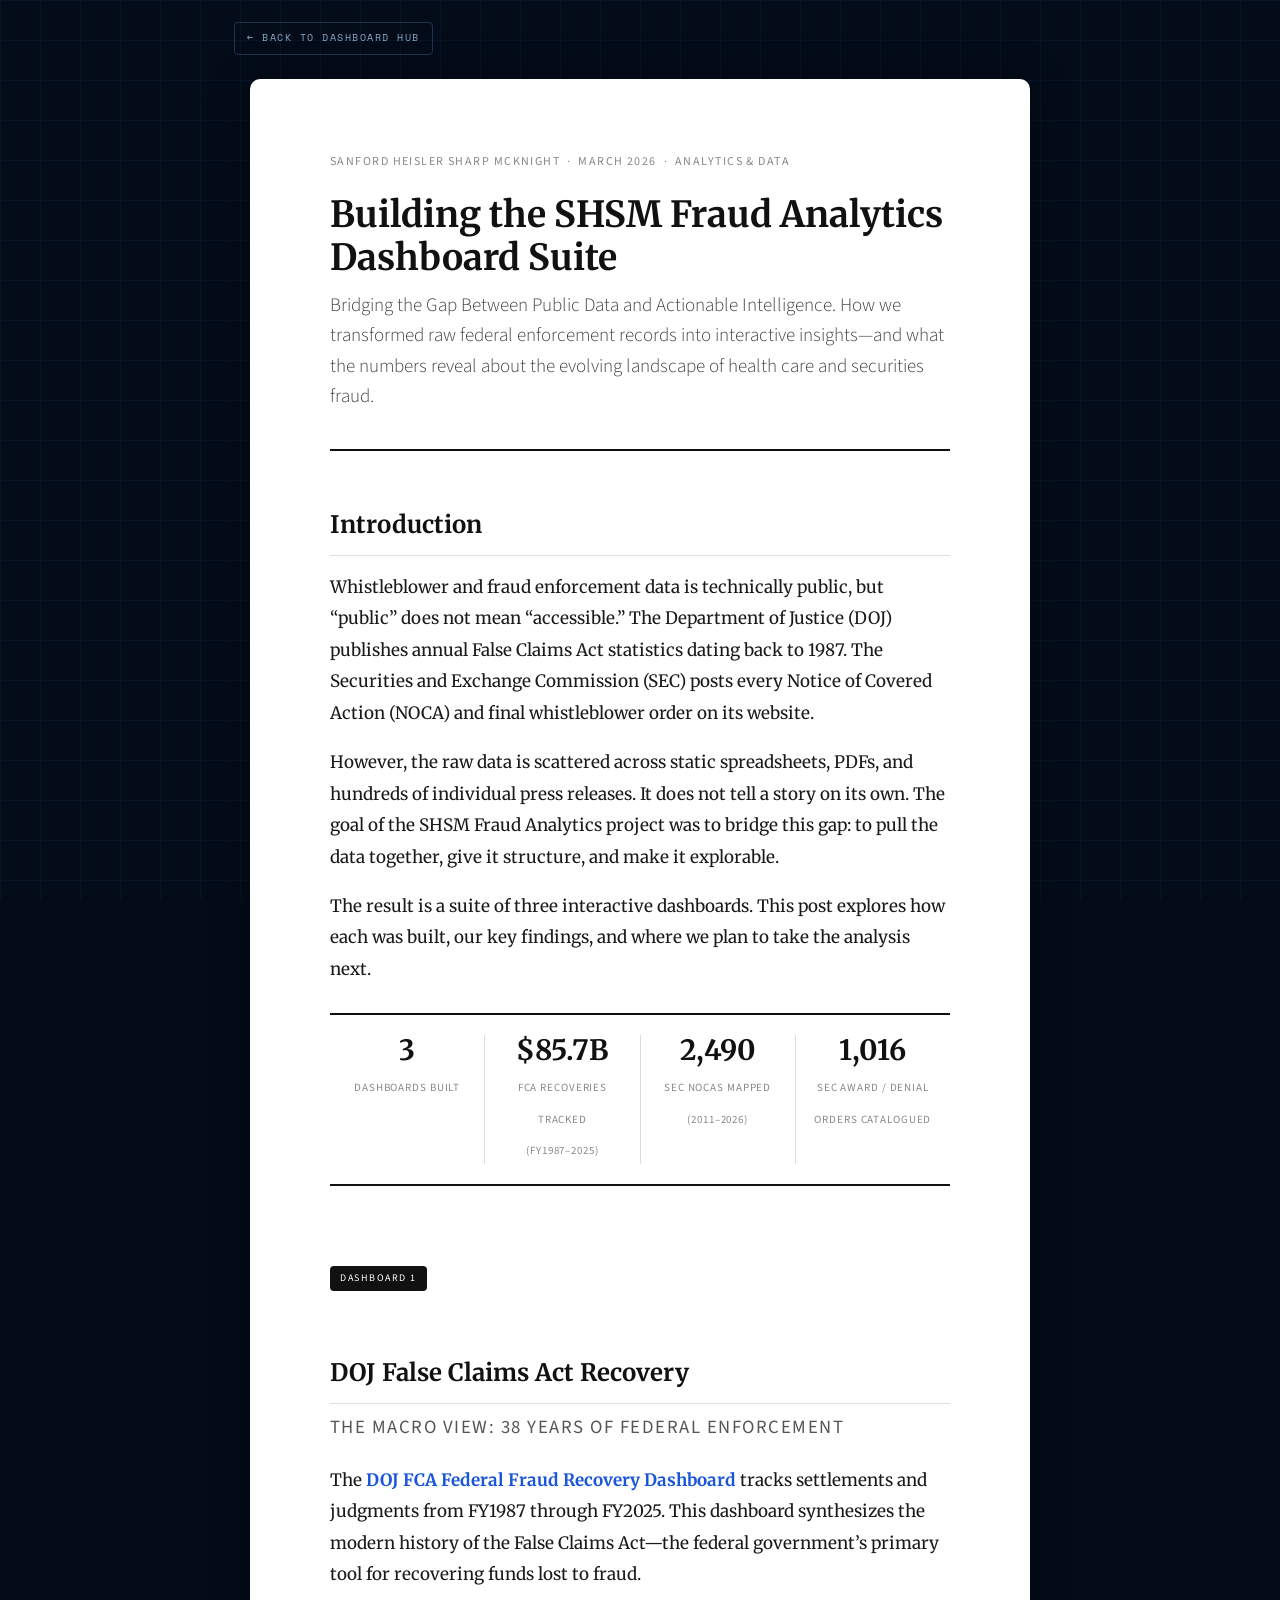
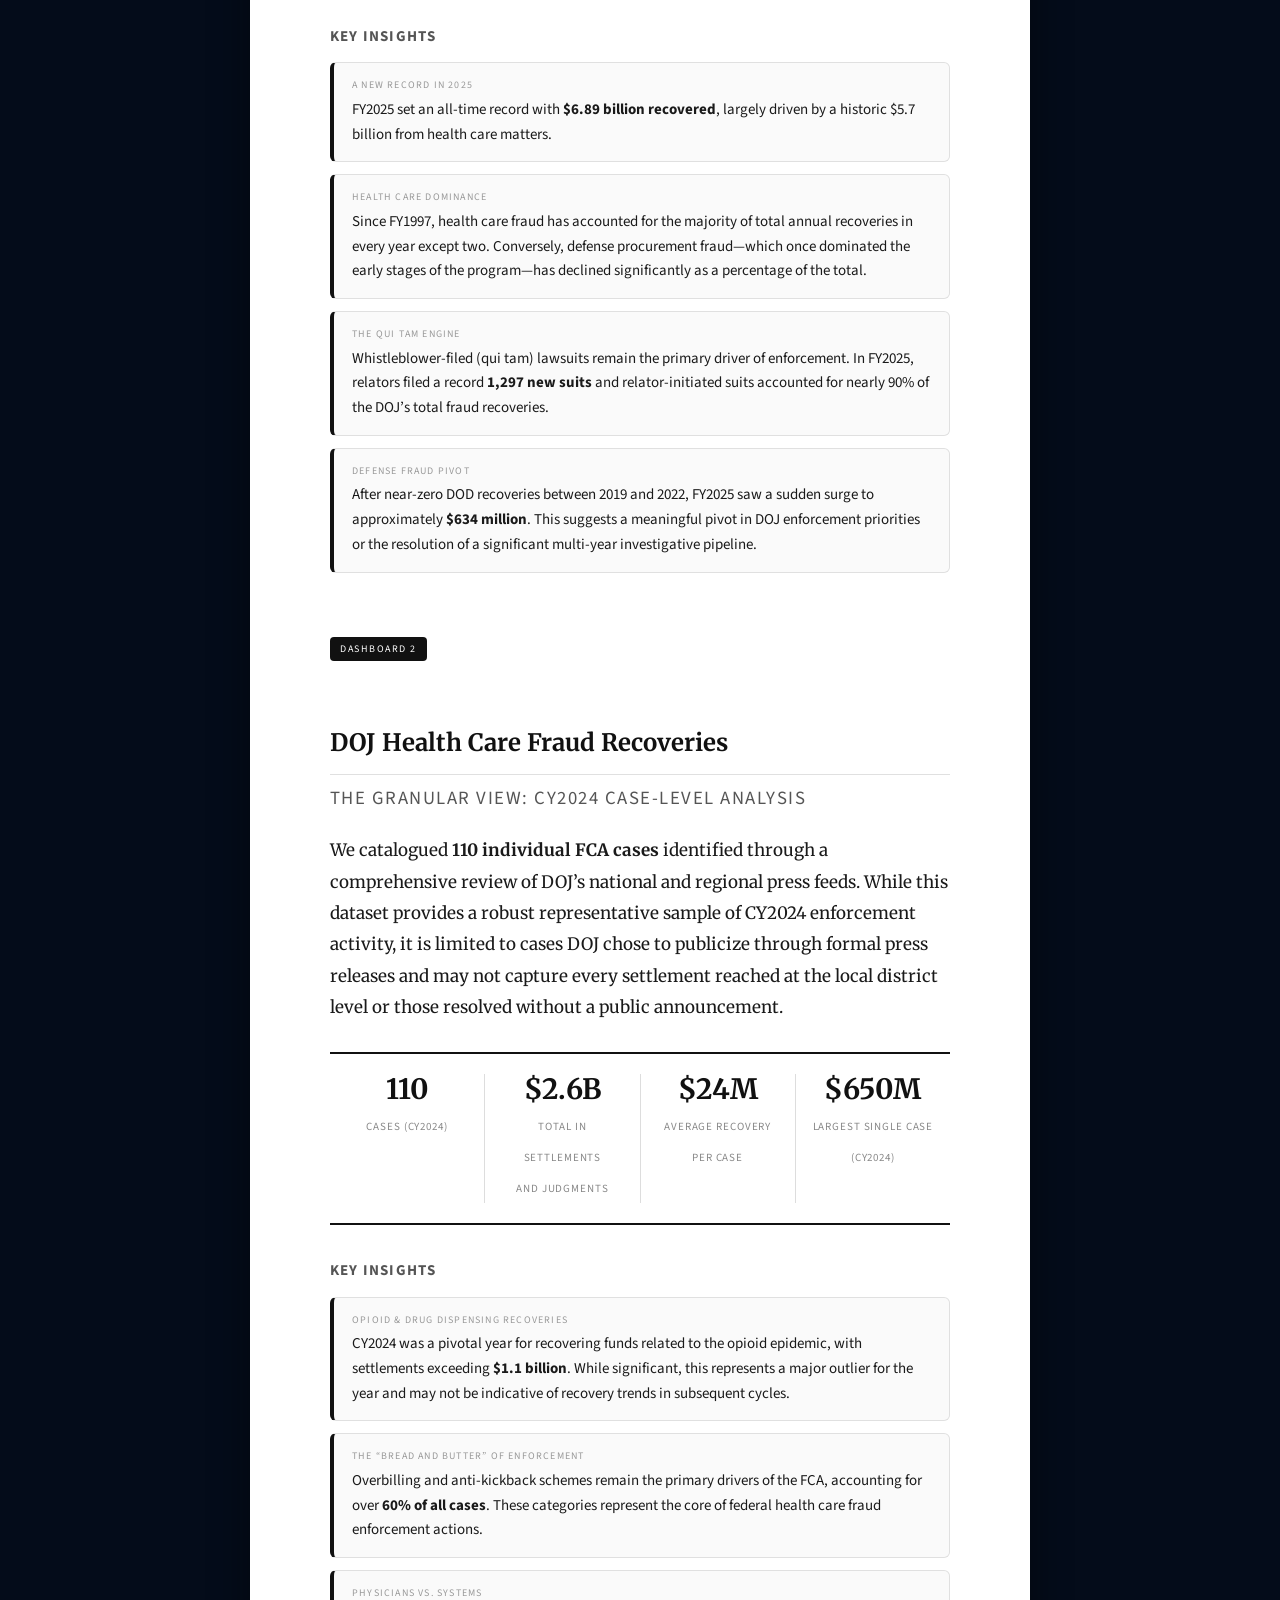
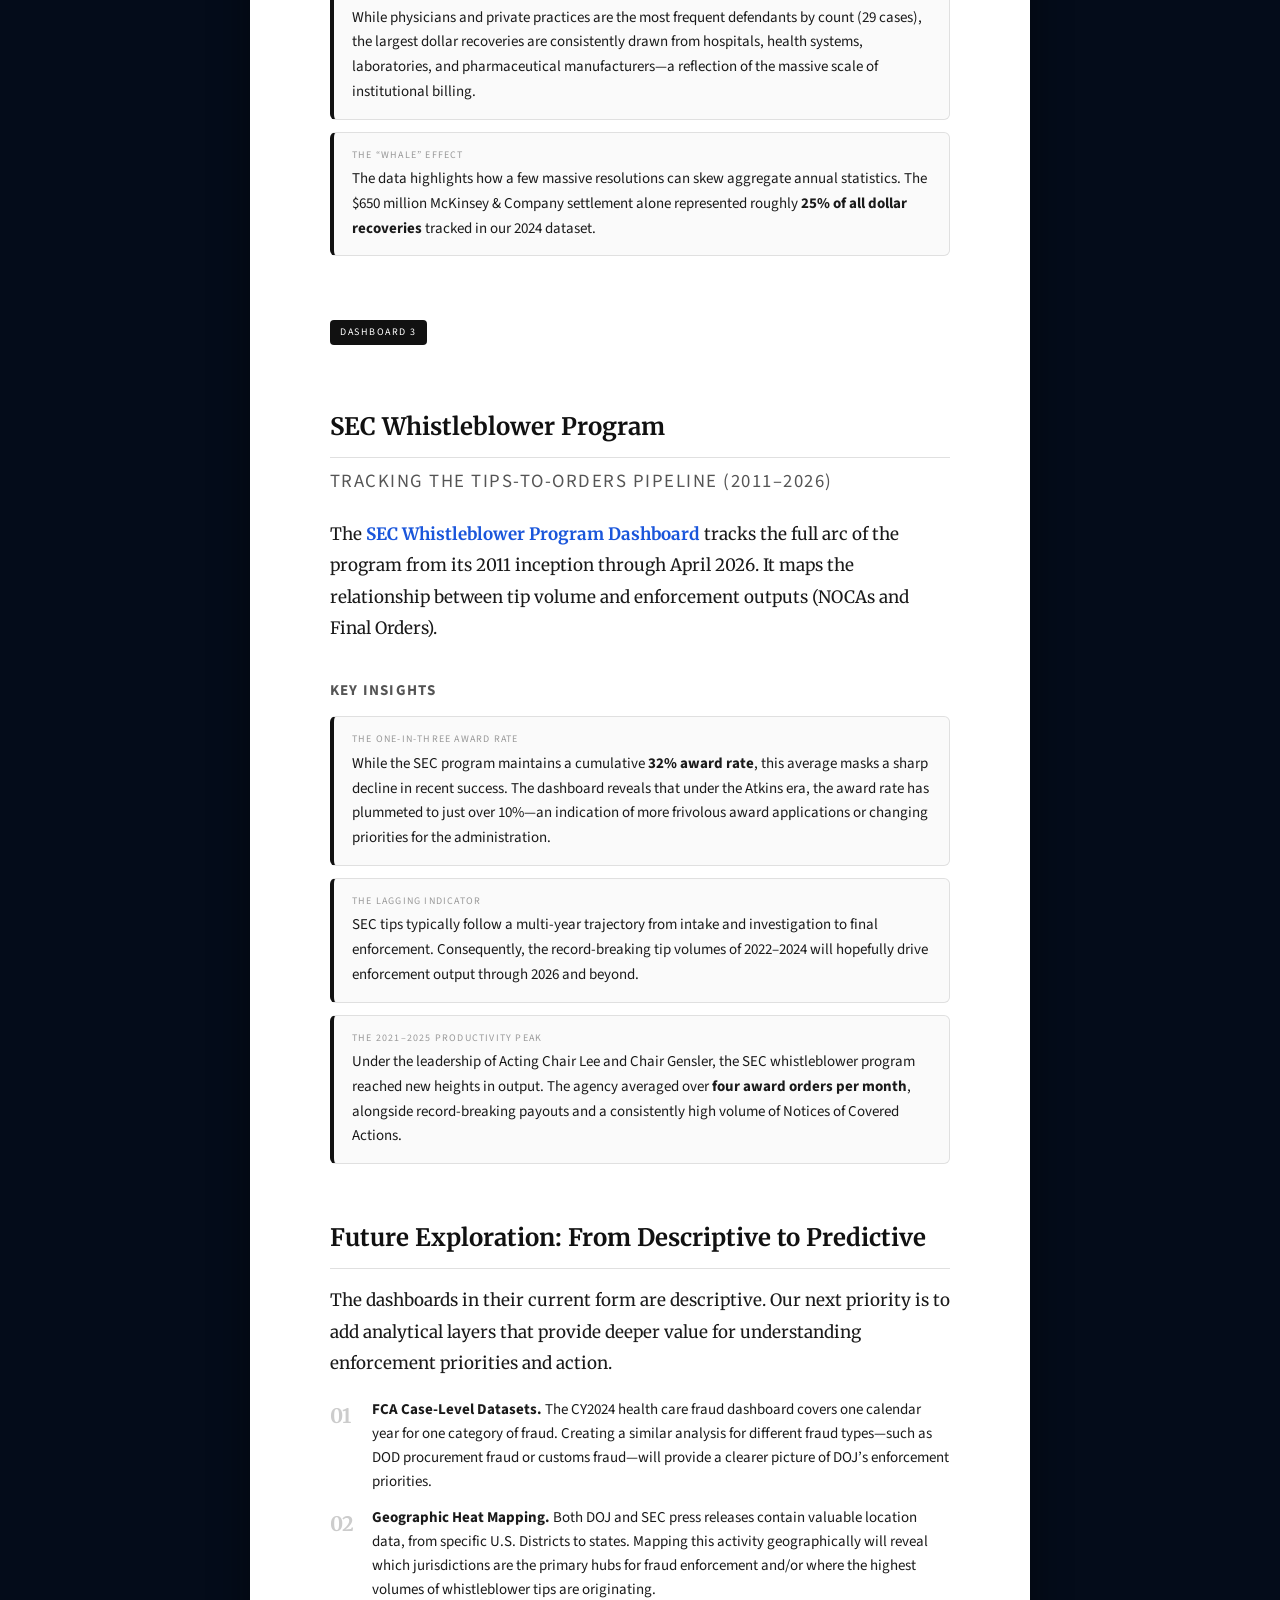
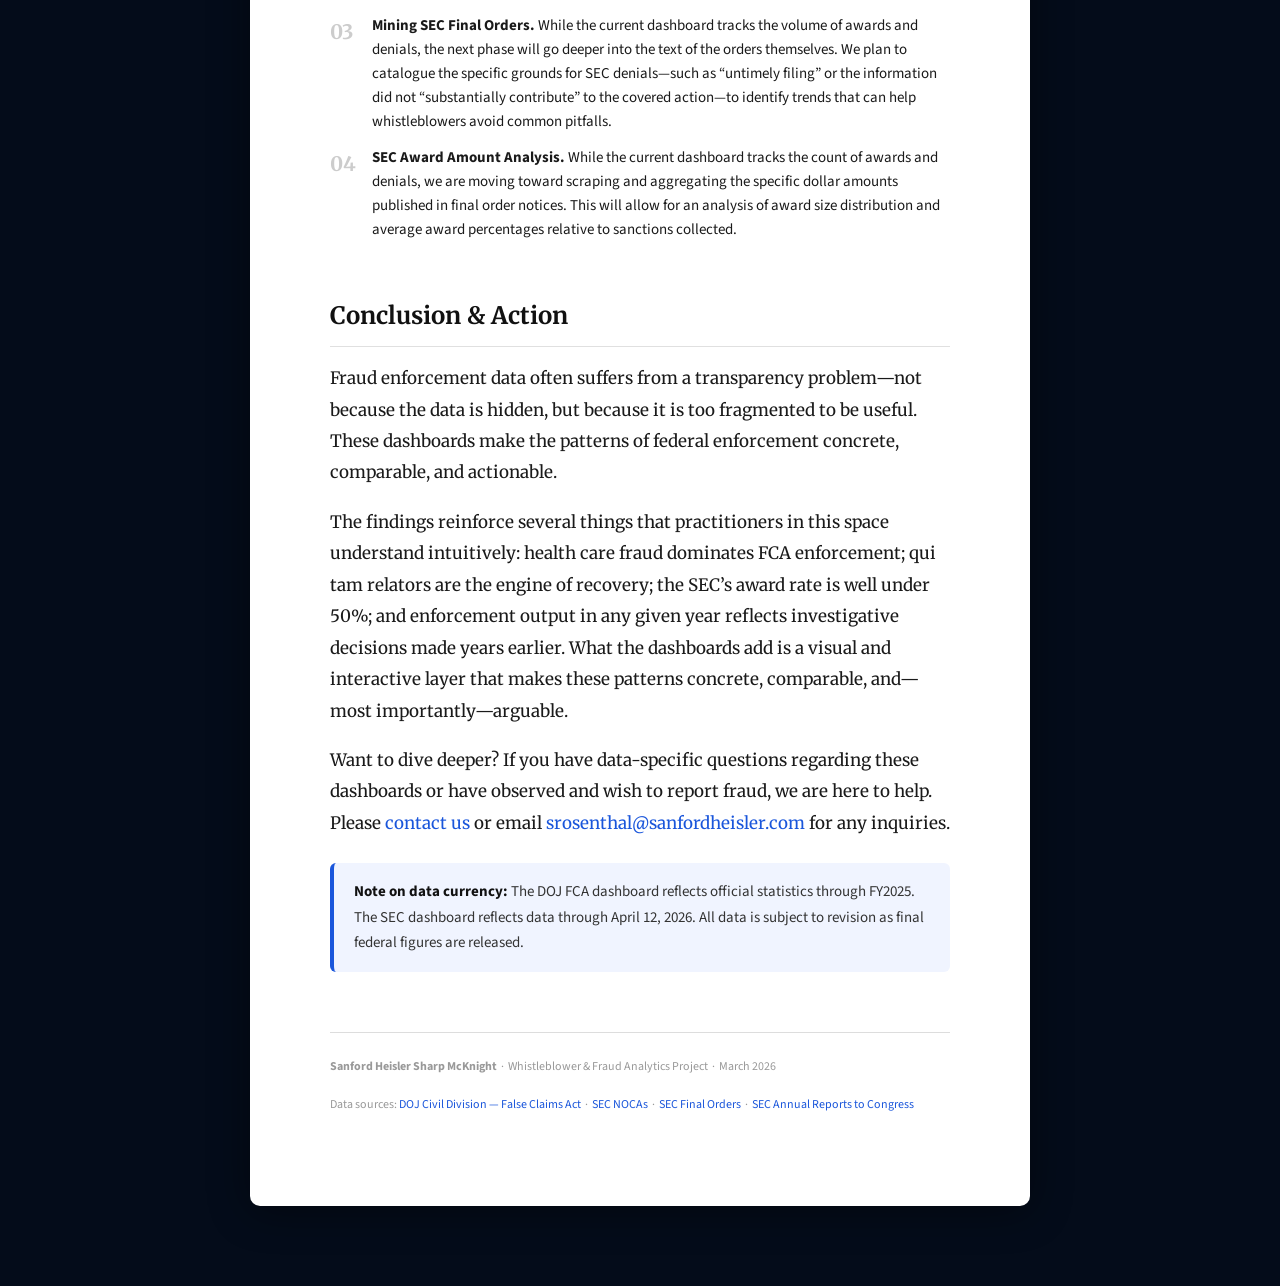
==== commit bfa564d7: "Round 5: data fixes, dynamic KPIs, hover %, blog rewrite - doj_fca.json: rebuild with full HHS/DOD/O" ====
--- a/blog_dashboard_overview.html
+++ b/blog_dashboard_overview.html
@@ -3,7 +3,7 @@
 <head>
 <meta charset="UTF-8">
 <meta name="viewport" content="width=device-width, initial-scale=1.0">
-<title>Building the SHSM Fraud Analytics Dashboards — Blog Post</title>
+<title>Building the SHSM Fraud Analytics Dashboard Suite — Methodology &amp; Findings</title>
 <link rel="stylesheet" href="css/blog.css">
 </head>
 <body>
@@ -20,289 +20,218 @@
   <h1>Building the SHSM Fraud Analytics Dashboard Suite</h1>
 
   <p class="deck">
-    How we built three interactive dashboards to visualize federal fraud enforcement data &mdash; and what the numbers reveal about the trends in federal fraud enforcement and health care fraud.
+    Bridging the Gap Between Public Data and Actionable Intelligence. How we transformed raw federal enforcement records into interactive insights&mdash;and what the numbers reveal about the evolving landscape of health care and securities fraud.
   </p>
 
   <!-- ═══════════════════════════════════════════ -->
   <h2>Introduction</h2>
 
   <p>
-    Whistleblower and fraud enforcement data is public. The Department of Justice (&ldquo;DOJ&rdquo;) publishes annual False Claims Act statistics dating to 1987, and publishes press releases when it enters into fraud settlements. The Securities and Exchange Commission (&ldquo;SEC&rdquo;) posts every Notice of Covered Action (&ldquo;NoCA&rdquo;) and every SEC whistleblower final order on its website. In the SEC&rsquo;s annual reports to Congress, the number of tips and program outcomes are reported. But public access does not mean the information is easily digestible. The raw data is scattered across spreadsheets, press releases, and PDFs, and does not tell a compelling story on its own.
-  </p>
-
-  <p>
-    The goal of the fraud analytics project was simple: pull the data together, give it structure, and make it explorable. The result is a suite of three interactive dashboards, each focused on a different piece of the federal fraud enforcement landscape. This post explains how each dashboard was built, what we found, where the data falls short, and where we plan to take the analysis next.
-  </p>
-
-  <!-- NOTE: stat-row numbers are manually maintained; update when underlying data refreshes -->
+    Whistleblower and fraud enforcement data is technically public, but &ldquo;public&rdquo; does not mean &ldquo;accessible.&rdquo; The Department of Justice (DOJ) publishes annual False Claims Act statistics dating back to 1987. The Securities and Exchange Commission (SEC) posts every Notice of Covered Action (NOCA) and final whistleblower order on its website.
+  </p>
+
+  <p>
+    However, the raw data is scattered across static spreadsheets, PDFs, and hundreds of individual press releases. It does not tell a story on its own. The goal of the SHSM Fraud Analytics project was to bridge this gap: to pull the data together, give it structure, and make it explorable.
+  </p>
+
+  <p>
+    The result is a suite of three interactive dashboards. This post explores how each was built, our key findings, and where we plan to take the analysis next.
+  </p>
+
   <div class="stat-row">
     <div class="stat-item">
-      <span class="stat-number">3</span>
-      <span class="stat-label">Dashboards Built</span>
-    </div>
-    <div class="stat-item">
-      <span class="stat-number">$85.7B</span>
-      <span class="stat-label">FCA Recoveries Tracked<br>(FY1987&ndash;2025)</span>
-    </div>
-    <div class="stat-item">
-      <span class="stat-number">2,490</span>
-      <span class="stat-label">SEC NOCAs Mapped<br>(2011&ndash;2026)</span>
-    </div>
-    <div class="stat-item">
-      <span class="stat-number">1,016</span>
-      <span class="stat-label">SEC Award / Denial<br>Orders Catalogued</span>
+      <a href="index.html" style="text-decoration:none;color:inherit">
+        <span class="stat-number">3</span>
+        <span class="stat-label">Dashboards Built</span>
+      </a>
+    </div>
+    <div class="stat-item">
+      <a href="doj_fraud_dashboard.html" style="text-decoration:none;color:inherit">
+        <span class="stat-number" id="blog-fca-total">$85.7B</span>
+        <span class="stat-label">FCA Recoveries Tracked<br>(FY1987&ndash;2025)</span>
+      </a>
+    </div>
+    <div class="stat-item">
+      <a href="sec_macro_dashboard.html" style="text-decoration:none;color:inherit">
+        <span class="stat-number">2,490</span>
+        <span class="stat-label">SEC NOCAs Mapped<br>(2011&ndash;2026)</span>
+      </a>
+    </div>
+    <div class="stat-item">
+      <a href="sec_macro_dashboard.html" style="text-decoration:none;color:inherit">
+        <span class="stat-number" id="blog-orders-total">1,016</span>
+        <span class="stat-label">SEC Award / Denial<br>Orders Catalogued</span>
+      </a>
     </div>
   </div>
 
   <!-- ═══════════════════════════════════════════ -->
   <div class="section-tag">Dashboard 1</div>
-  <h2>DOJ False Claims Act &mdash; <a href="doj_fraud_dashboard.html">Federal Fraud Recovery Dashboard</a></h2>
-
-  <h3>What It Covers</h3>
-  <p>
-    The <a href="doj_fraud_dashboard.html"><strong>DOJ FCA Federal Fraud Recovery Dashboard</strong></a> tracks False Claims Act (&ldquo;FCA&rdquo;) settlements and judgments from fiscal year 1987 through fiscal year 2025. The FCA, originally enacted during the Civil War and substantially strengthened in 1986, is the federal government&rsquo;s primary civil tool for recovering money lost to fraud against the government. The dashboard covers the full 38-year statutory history of modern FCA enforcement, totaling nearly $85.7 billion recovered in total.
-  </p>
-
-  <h3>The Data</h3>
-  <p>
-    The data backbone is the DOJ&rsquo;s official <em>Fraud Statistics Overview</em> spreadsheet, which the Civil Division publishes and updates annually. The spreadsheet provides totals for all agencies combined and agency-specific breakdowns &mdash; distinguishing Health and Human Services / health care, Department of Defense, and all other agencies. It also reports how many whistleblower-filed cases and government-initiated cases were filed each year, along with the recoveries attributable to each.
-  </p>
-
-  <h3>Key Findings</h3>
-
-  <div class="finding">
-    <span class="label">Finding 1 &mdash; Record Year</span>
-    <strong>FY2025 set an all-time record at $6.89 billion recovered</strong>, surpassing the prior record of $6.16B in FY2014. Notably, $5.7B of FY2025&rsquo;s total came from health care and life sciences matters &mdash; the largest single-category total in program history.
-  </div>
-
-  <div class="finding">
-    <span class="label">Finding 2 &mdash; Health Care Dominance</span>
-    Health care fraud has consistently accounted for the majority of FCA recoveries since at least FY2007. In most years, HHS-related matters represent 60&ndash;85% of total annual recoveries. Defense procurement fraud, which dominated FCA activity in the 1980s and early 1990s, has declined markedly as a share of total recoveries.
-  </div>
-
-  <div class="finding">
-    <span class="label">Finding 3 &mdash; Qui Tam Surge</span>
-    Whistleblower-filed (qui tam) lawsuits are the engine of FCA enforcement. In FY2025, relators filed <strong>1,297 new qui tam suits</strong> &mdash; a new annual record, up from 980 in FY2024 and roughly double the pace of the early 2010s. In FY2025, qui tam suits drove nearly 80% of the DOJ&rsquo;s fraud recoveries under the FCA.
-  </div>
-
-  <div class="finding">
-    <span class="label">Finding 4 &mdash; Relator Awards Peaked Mid-Decade</span>
-    Annual relator (whistleblower) award payments peaked around FY2014&ndash;2016 (roughly $550&ndash;720M per year) and have moderated since, averaging $400&ndash;480M annually through FY2024. This may reflect the lag between lawsuit filing and resolution, as well as the mix of case sizes in any given year.
-  </div>
-
-  <div class="finding">
-    <span class="label">Finding 5 &mdash; Defense Fraud Revival in FY2025</span>
-    After near-zero DOD recoveries in FY2019&ndash;FY2022 ($20M, $36M, $62M, $35M respectively), FY2025 saw <strong>$634M in defense fraud recoveries</strong> &mdash; the highest since FY2014. This may suggest a meaningful shift in DOJ enforcement priorities.<sup>1</sup>
-  </div>
-
-  <h3>Limitations</h3>
-
-  <div class="limitation">
-    The aggregate data is high level. It does not reveal what types of health care fraud were actually enforced &mdash; whether anti-kickback violations, upcoding, false diagnosis coding, or other schemes. Nor does it break down the composition of the &ldquo;Other Agencies&rdquo; category, which encompasses customs fraud, cybersecurity, housing, PPP fraud, and other federal programs. District-level enforcement data is also unavailable from this source.
-  </div>
-
-  <div class="limitation">
-    The qui tam filing count and relator award figures are annual totals from DOJ reports and do not represent individual case data. It is not possible from this data alone to determine which specific qui tam suits generated which recoveries or awards.
-  </div>
-
-  <div class="limitation">
-    Dashboard 2 addresses some of these limitations through a case-level analysis of DOJ health care fraud enforcement in CY2024.
+  <h2>DOJ False Claims Act Recovery</h2>
+  <h3 style="font-weight:400;font-size:1.1em;color:#555;margin-top:-10px;margin-bottom:20px">The Macro View: 38 Years of Federal Enforcement</h3>
+
+  <p>
+    The <a href="doj_fraud_dashboard.html"><strong>DOJ FCA Federal Fraud Recovery Dashboard</strong></a> tracks settlements and judgments from FY1987 through FY2025. This dashboard synthesizes the modern history of the False Claims Act&mdash;the federal government&rsquo;s primary tool for recovering funds lost to fraud.
+  </p>
+
+  <h3>Key Insights</h3>
+
+  <div class="finding">
+    <span class="label">A New Record in 2025</span>
+    FY2025 set an all-time record with <strong>$6.89 billion recovered</strong>, largely driven by a historic $5.7 billion from health care matters.
+  </div>
+
+  <div class="finding">
+    <span class="label">Health Care Dominance</span>
+    Since FY1997, health care fraud has accounted for the majority of total annual recoveries in every year except two. Conversely, defense procurement fraud&mdash;which once dominated the early stages of the program&mdash;has declined significantly as a percentage of the total.
+  </div>
+
+  <div class="finding">
+    <span class="label">The Qui Tam Engine</span>
+    Whistleblower-filed (qui tam) lawsuits remain the primary driver of enforcement. In FY2025, relators filed a record <strong>1,297 new suits</strong> and relator-initiated suits accounted for nearly 90% of the DOJ&rsquo;s total fraud recoveries.
+  </div>
+
+  <div class="finding">
+    <span class="label">Defense Fraud Pivot</span>
+    After near-zero DOD recoveries between 2019 and 2022, FY2025 saw a sudden surge to approximately <strong>$634 million</strong>. This suggests a meaningful pivot in DOJ enforcement priorities or the resolution of a significant multi-year investigative pipeline.
   </div>
 
   <!-- ═══════════════════════════════════════════ -->
   <div class="section-tag">Dashboard 2</div>
-  <h2>DOJ Health Care Fraud Recoveries &mdash; <a href="DOJ_Health_Care_Fraud_Recoveries_2024.html">CY2024 Case-Level Dashboard</a></h2>
-
-  <h3>What It Covers</h3>
-  <p>
-    Where the first dashboard provides a macro, annual view, the <a href="DOJ_Health_Care_Fraud_Recoveries_2024.html"><strong>CY2024 Health Care Fraud dashboard</strong></a> goes granular: it catalogues 122 individual False Claims Act health care cases announced by the Department of Justice during calendar year 2024, drawn directly from DOJ press releases. Each case is coded by fraud type, defendant type, and federal health program. This dashboard was built to understand health care fraud enforcement and identify what types of actions the DOJ prioritizes.
-  </p>
-
-  <h3>How It Was Built</h3>
-  <p>
-    The source data is DOJ&rsquo;s public press release feed at justice.gov. Each 2024 FCA health care press release was reviewed and structured into a case record including: announcement date, defendant name, fraud classification, defendant type, settlement amount, federal program implicated, and the originating U.S. Attorney&rsquo;s Office or Main Justice office. Cases without publicly announced dollar amounts were retained for count purposes but excluded from dollar aggregations.
-  </p>
-  <p>
-    The resulting 122-case dataset was hardcoded as a JavaScript array in the dashboard. The interface features four Chart.js donut/bar charts (fraud type by dollars, fraud type by case count, defendant type by dollars, defendant type by case count), a monthly recovery timeline, and a filterable, sortable case table with direct links to the original DOJ press releases. All filtering and sorting runs client-side.
+  <h2>DOJ Health Care Fraud Recoveries</h2>
+  <h3 style="font-weight:400;font-size:1.1em;color:#555;margin-top:-10px;margin-bottom:20px">The Granular View: CY2024 Case-Level Analysis</h3>
+
+  <p>
+    We catalogued <strong>110 individual FCA cases</strong> identified through a comprehensive review of DOJ&rsquo;s national and regional press feeds. While this dataset provides a robust representative sample of CY2024 enforcement activity, it is limited to cases DOJ chose to publicize through formal press releases and may not capture every settlement reached at the local district level or those resolved without a public announcement.
   </p>
 
   <div class="stat-row">
     <div class="stat-item">
-      <span class="stat-number">122</span>
-      <span class="stat-label">Cases (CY2024)</span>
-    </div>
-    <div class="stat-item">
-      <span class="stat-number">$2.18B</span>
-      <span class="stat-label">Total Recovered<br>(102 cases with amounts)</span>
-    </div>
-    <div class="stat-item">
-      <span class="stat-number">$21.4M</span>
-      <span class="stat-label">Average Recovery<br>per Case</span>
-    </div>
-    <div class="stat-item">
-      <span class="stat-number">$650M</span>
-      <span class="stat-label">Largest Single Case<br>(CY2024)</span>
-    </div>
-  </div>
-
-  <h3>Key Findings</h3>
-
-  <div class="finding">
-    <span class="label">Finding 1 &mdash; Overbilling Dominates by Count</span>
-    <strong>Overbilling / false billing is the most common fraud type</strong>, accounting for 66 of 122 cases (54%). Anti-kickback and illegal referral schemes are the second most common at 31 cases (25%). These two categories together represent approximately 80% of all health care FCA cases in CY2024.
-  </div>
-
-  <div class="finding">
-    <span class="label">Finding 2 &mdash; Physicians Are the Most Frequent Defendants</span>
-    Physicians and physician practices are the most commonly named defendant type by case count (30 cases), followed by hospitals and health systems (20) and clinical laboratories (19). However, the largest dollar recoveries tend to come from hospitals, health systems, and [___] &mdash; reflecting both the scale of those entities and the complexity of their billing systems.
-  </div>
-
-  <div class="finding">
-    <span class="label">Finding 3 &mdash; Medicare Remains the Primary Target Program</span>
-    Medicare and its associated programs (including Medicare Advantage) account for the majority of enforcement activity. The rise of Medicare Advantage fraud &mdash; specifically false diagnosis coding to inflate risk adjustment payments &mdash; is a notable and growing enforcement priority, with at least three significant cases in CY2024 alone.
-  </div>
-
-  <div class="finding">
-    <span class="label">Finding 4 &mdash; The McKinsey Case Stands Apart</span>
-    The largest case by dollar amount involved McKinsey &amp; Company&rsquo;s work with Purdue Pharma, resolving both criminal and civil investigations related to opioid consulting work. At $650M, this case alone represents approximately 30% of all dollar recoveries tracked in the CY2024 dataset. Without it, the average recovery per case would be substantially lower, highlighting the degree to which a small number of major cases drive aggregate totals in any given year.
-  </div>
-
-  <div class="finding">
-    <span class="label">Finding 5 &mdash; Geographic Distribution Is Broad</span>
-    Cases were brought by U.S. Attorney&rsquo;s Offices across the country as well as directly by Main Justice (Office of Public Affairs). This reflects both the national scope of health care fraud and the decentralized structure of FCA enforcement, where local U.S. Attorneys often lead major investigations with Civil Division support.
-  </div>
-
-  <h3>Limitations</h3>
-
-  <div class="limitation">
-    The dashboard covers calendar year 2024 (January&ndash;December 2024), which does not align with DOJ&rsquo;s fiscal year (October&ndash;September). Figures will not reconcile directly to DOJ&rsquo;s annual FY2024 report totals.
-  </div>
-
-  <div class="limitation">
-    20 of 122 cases did not have publicly announced dollar amounts and are excluded from dollar aggregations. These may include cases where amounts are under seal, deferred, or contingent. Excluding them likely understates total recovery value.
-  </div>
-
-  <div class="limitation">
-    Defendant type and fraud type classifications are applied manually based on press release content. Classification is subject to judgment and may not match DOJ&rsquo;s internal categorizations. Some cases involve overlapping fraud types (e.g., a case may involve both overbilling and kickbacks).
-  </div>
-
-  <div class="limitation">
-    Amounts represent federal civil recoveries only. State Medicaid shares, criminal fines, asset forfeitures, and relator shares are generally not included in the figures announced in press releases.
+      <a href="DOJ_Health_Care_Fraud_Recoveries_2024.html" style="text-decoration:none;color:inherit">
+        <span class="stat-number" id="blog-hc-cases">—</span>
+        <span class="stat-label">Cases (CY2024)</span>
+      </a>
+    </div>
+    <div class="stat-item">
+      <a href="DOJ_Health_Care_Fraud_Recoveries_2024.html" style="text-decoration:none;color:inherit">
+        <span class="stat-number" id="blog-hc-total">—</span>
+        <span class="stat-label">Total in Settlements<br>and Judgments</span>
+      </a>
+    </div>
+    <div class="stat-item">
+      <a href="DOJ_Health_Care_Fraud_Recoveries_2024.html" style="text-decoration:none;color:inherit">
+        <span class="stat-number" id="blog-hc-avg">—</span>
+        <span class="stat-label">Average Recovery<br>per Case</span>
+      </a>
+    </div>
+    <div class="stat-item">
+      <a href="DOJ_Health_Care_Fraud_Recoveries_2024.html" style="text-decoration:none;color:inherit">
+        <span class="stat-number" id="blog-hc-largest">—</span>
+        <span class="stat-label">Largest Single Case<br>(CY2024)</span>
+      </a>
+    </div>
+  </div>
+
+  <h3>Key Insights</h3>
+
+  <div class="finding">
+    <span class="label">Opioid &amp; Drug Dispensing Recoveries</span>
+    CY2024 was a pivotal year for recovering funds related to the opioid epidemic, with settlements exceeding <strong>$1.1 billion</strong>. While significant, this represents a major outlier for the year and may not be indicative of recovery trends in subsequent cycles.
+  </div>
+
+  <div class="finding">
+    <span class="label">The &ldquo;Bread and Butter&rdquo; of Enforcement</span>
+    Overbilling and anti-kickback schemes remain the primary drivers of the FCA, accounting for over <strong>60% of all cases</strong>. These categories represent the core of federal health care fraud enforcement actions.
+  </div>
+
+  <div class="finding">
+    <span class="label">Physicians vs. Systems</span>
+    While physicians and private practices are the most frequent defendants by count (29 cases), the largest dollar recoveries are consistently drawn from hospitals, health systems, laboratories, and pharmaceutical manufacturers&mdash;a reflection of the massive scale of institutional billing.
+  </div>
+
+  <div class="finding">
+    <span class="label">The &ldquo;Whale&rdquo; Effect</span>
+    The data highlights how a few massive resolutions can skew aggregate annual statistics. The $650 million McKinsey &amp; Company settlement alone represented roughly <strong>25% of all dollar recoveries</strong> tracked in our 2024 dataset.
   </div>
 
   <!-- ═══════════════════════════════════════════ -->
   <div class="section-tag">Dashboard 3</div>
-  <h2>SEC Whistleblower Program &mdash; <a href="sec_macro_dashboard.html">Analysis Dashboard</a></h2>
-
-  <h3>What It Covers</h3>
-  <p>
-    The <a href="sec_macro_dashboard.html"><strong>SEC Whistleblower Program Analysis Dashboard</strong></a> is a comprehensive tool covering the full arc of SEC whistleblower enforcement from August 2011 through early 2026. It tracks two parallel data streams: Notices of Covered Actions (NOCAs) &mdash; posted for every SEC enforcement action imposing sanctions above $1 million &mdash; and final whistleblower award and denial orders. Through March 2026, the program has posted 2,490 NOCAs and issued 1,016 final orders (325 awards, 671 denials), for an all-time award rate of approximately 32%.
-  </p>
-  <p>
-    The dashboard places these data streams in institutional and political context, breaking down NOCA and order volumes by SEC Chair and by presidential administration. An annual tips pipeline chart connects tip submission volumes (from SEC Annual Reports to Congress) to enforcement outputs, illustrating the multi-year lag between a whistleblower filing a tip and the SEC issuing a NOCA or final order. A dynamic Summary of Findings section is auto-generated from the loaded data, surfacing key metrics and trends at a glance.
-  </p>
-
-  <h3>How It Was Built</h3>
-  <p>
-    Data is structured across multiple JSON files loaded asynchronously at runtime: monthly NOCA counts and S&amp;P 500 data (<code>sec_macro.json</code>), monthly award and denial order counts (<code>sec_final_orders.json</code>), SEC commissioner periods with associated colors and date ranges (<code>sec_commissioners.json</code>), and presidential periods (<code>us_presidents.json</code>). This separation keeps the dashboard HTML clean and makes individual data streams easy to update independently.
-  </p>
-  <p>
-    The dashboard features six analytical charts: a month/year NOCA volume chart with 1Y/3Y/5Y quick-range controls, a month/year final orders chart (awards and denials stacked), time-series charts colored by SEC Chair and by Presidential Administration using a custom Chart.js <code>periodBandPlugin</code> that draws colored background bands, grouped horizontal summary charts by Chair and by President, and an annual tips pipeline chart. Each section includes a dynamically built color legend identifying which colors correspond to which Chair or President &mdash; drawn directly from the same JSON data that drives the bar colors.
-  </p>
-
-  <h3>Key Findings</h3>
-
-  <div class="finding">
-    <span class="label">Finding 1 &mdash; Award Rate Is Roughly One-in-Three</span>
-    Of the 1,016 final whistleblower orders issued through early 2026, <strong>325 (approximately 32%) resulted in awards</strong>. The majority of claimants who receive a final order are denied. This rate has been relatively stable across administrations, suggesting it reflects the statutory structure of the program more than enforcement discretion.
-  </div>
-
-  <div class="finding">
-    <span class="label">Finding 2 &mdash; Gensler Era Produced Highest Totals</span>
-    Under Chair Gensler (April 2021 &ndash; January 2025), the SEC issued the highest combined volume of NOCAs and final orders of any Chair in program history, consistent with record award payouts during that period. The Gensler era also saw the highest annual tip volumes on record.
-  </div>
-
-  <div class="finding">
-    <span class="label">Finding 3 &mdash; Multi-Year Pipeline Complicates Political Attribution</span>
-    Because tips typically take 1&ndash;3 years to generate a NOCA, and additional time before a final order is issued, the enforcement outputs visible under any given Chair or administration largely reflect investigative work &mdash; and tip submissions &mdash; of prior periods. Attributing enforcement volume to current political leadership requires care.
-  </div>
-
-  <div class="finding">
-    <span class="label">Finding 4 &mdash; 2025 Reflects a Transitional Period</span>
-    Under acting Chair Uyeda (February&ndash;April 2025) and Chair Atkins (April 2025&ndash;present), monthly NOCA volumes and order counts have shifted compared to the late Gensler period. The tips pipeline chart provides forward context: the tip volumes of FY2022&ndash;FY2024 are likely to shape enforcement output through 2026 and beyond regardless of current administration priorities.
-  </div>
-
-  <h3>Limitations</h3>
-
-  <div class="limitation">
-    NOCAs are a leading indicator of potential whistleblower awards, not a direct measure of enforcement action severity. A single large enforcement action may generate one NOCA; a series of smaller actions may generate many.
-  </div>
-
-  <div class="limitation">
-    The August 2011 data point contains 170 NOCAs, reflecting the SEC&rsquo;s initial bulk posting when the whistleblower program launched &mdash; not a genuine spike in enforcement activity. It is retained in the dataset but treated as an outlier in trend analysis.
-  </div>
-
-  <div class="limitation">
-    Tips data from SEC Annual Reports to Congress are fiscal-year totals (October&ndash;September) and do not map cleanly to the calendar-month cadence of the NOCA and order data. FY2025 figures are confirmed at 53,753 tips.
-  </div>
-
-  <div class="limitation">
-    The transition month assignment rule (majority-of-month) is a simplification. Different assignment conventions would produce slightly different totals by Chair or administration at the margins.
-  </div>
-
-  <!-- ═══════════════════════════════════════════ -->
-  <h2>Future Data Exploration</h2>
-
-  <p>
-    The dashboards in their current form are descriptive. The natural next step is to move toward more analytical and connected data work. The following are the highest-priority areas for future development.
+  <h2>SEC Whistleblower Program</h2>
+  <h3 style="font-weight:400;font-size:1.1em;color:#555;margin-top:-10px;margin-bottom:20px">Tracking the Tips-to-Orders Pipeline (2011&ndash;2026)</h3>
+
+  <p>
+    The <a href="sec_macro_dashboard.html"><strong>SEC Whistleblower Program Dashboard</strong></a> tracks the full arc of the program from its 2011 inception through April 2026. It maps the relationship between tip volume and enforcement outputs (NOCAs and Final Orders).
+  </p>
+
+  <h3>Key Insights</h3>
+
+  <div class="finding">
+    <span class="label">The One-in-Three Award Rate</span>
+    While the SEC program maintains a cumulative <strong>32% award rate</strong>, this average masks a sharp decline in recent success. The dashboard reveals that under the Atkins era, the award rate has plummeted to just over 10%&mdash;an indication of more frivolous award applications or changing priorities for the administration.
+  </div>
+
+  <div class="finding">
+    <span class="label">The Lagging Indicator</span>
+    SEC tips typically follow a multi-year trajectory from intake and investigation to final enforcement. Consequently, the record-breaking tip volumes of 2022&ndash;2024 will hopefully drive enforcement output through 2026 and beyond.
+  </div>
+
+  <div class="finding">
+    <span class="label">The 2021&ndash;2025 Productivity Peak</span>
+    Under the leadership of Acting Chair Lee and Chair Gensler, the SEC whistleblower program reached new heights in output. The agency averaged over <strong>four award orders per month</strong>, alongside record-breaking payouts and a consistently high volume of Notices of Covered Actions.
+  </div>
+
+  <!-- ═══════════════════════════════════════════ -->
+  <h2>Future Exploration: From Descriptive to Predictive</h2>
+
+  <p>
+    The dashboards in their current form are descriptive. Our next priority is to add analytical layers that provide deeper value for understanding enforcement priorities and action.
   </p>
 
   <div class="future-item">
     <span class="future-num">01</span>
     <div>
-      <strong>SEC Award Amount Analysis.</strong> The current <a href="sec_macro_dashboard.html">SEC Whistleblower Program dashboard</a> tracks the count of awards and denials but not the dollar amounts of individual awards. The SEC publishes award amounts in its final order notices. Scraping and aggregating those amounts would allow analysis of award size distribution, average award as a percentage of sanctions collected, and trends in awards over time.
+      <strong>FCA Case-Level Datasets.</strong> The CY2024 health care fraud dashboard covers one calendar year for one category of fraud. Creating a similar analysis for different fraud types&mdash;such as DOD procurement fraud or customs fraud&mdash;will provide a clearer picture of DOJ&rsquo;s enforcement priorities.
     </div>
   </div>
 
   <div class="future-item">
     <span class="future-num">02</span>
     <div>
-      <strong>FCA Case-Level Multi-Year Dataset.</strong> The <a href="DOJ_Health_Care_Fraud_Recoveries_2024.html">CY2024 health care fraud dashboard</a> covers one calendar year for one category of fraud. Creating longer-running analyses &mdash; or analyses of different fraud types such as DOD procurement fraud or customs fraud &mdash; will provide a clearer picture of DOJ&rsquo;s enforcement priorities. The FY2025 spike in defense fraud recoveries ($634M, up from near-zero) warrants closer examination; a case-level analysis of defense-sector FCA activity, parallel to the health care CY2024 dashboard, would clarify which contractors, programs, and fraud types are driving the numbers.
+      <strong>Geographic Heat Mapping.</strong> Both DOJ and SEC press releases contain valuable location data, from specific U.S. Districts to states. Mapping this activity geographically will reveal which jurisdictions are the primary hubs for fraud enforcement and/or where the highest volumes of whistleblower tips are originating.
     </div>
   </div>
 
   <div class="future-item">
     <span class="future-num">03</span>
     <div>
-      <strong>Geographic Heat Mapping.</strong> Both the DOJ press release data and the SEC enforcement data contain location information (U.S. District, state). Mapping enforcement activity geographically would reveal which districts or states are generating and receiving the most fraud enforcement activity.
+      <strong>Mining SEC Final Orders.</strong> While the current dashboard tracks the volume of awards and denials, the next phase will go deeper into the text of the orders themselves. We plan to catalogue the specific grounds for SEC denials&mdash;such as &ldquo;untimely filing&rdquo; or the information did not &ldquo;substantially contribute&rdquo; to the covered action&mdash;to identify trends that can help whistleblowers avoid common pitfalls.
     </div>
   </div>
 
   <div class="future-item">
     <span class="future-num">04</span>
     <div>
-      <strong>SEC Denial Order Analysis.</strong> Of the 1,016 final orders through early 2026, the majority are denials. A denial order analysis &mdash; categorizing the stated grounds for denial (no original information, not employed by a covered entity, untimely, etc.) &mdash; would reveal the most common failure modes for SEC whistleblower claims and has direct value for client intake and case screening.
-    </div>
-  </div>
-
-  <!-- ═══════════════════════════════════════════ -->
-  <h2>Conclusion</h2>
-
-  <p>
-    Fraud enforcement data has a transparency problem &mdash; not because the data is hidden, but because the sheer volume and fragmentation of public disclosures makes it inaccessible to anyone without significant time to compile and clean it. These dashboards are a first attempt to fix that for the specific data domains most relevant to whistleblower and fraud practice.
-  </p>
-
-  <p>
-    The findings reinforce several things that practitioners in this space understand intuitively: health care fraud dominates FCA enforcement; qui tam relators are the engine of recovery; the SEC&rsquo;s award rate is well under 50%; and enforcement output in any given year reflects investigative decisions made years earlier. What the dashboards add is a visual and interactive layer that makes these patterns concrete, comparable, and &mdash; most importantly &mdash; arguable.
+      <strong>SEC Award Amount Analysis.</strong> While the current dashboard tracks the count of awards and denials, we are moving toward scraping and aggregating the specific dollar amounts published in final order notices. This will allow for an analysis of award size distribution and average award percentages relative to sanctions collected.
+    </div>
+  </div>
+
+  <!-- ═══════════════════════════════════════════ -->
+  <h2>Conclusion &amp; Action</h2>
+
+  <p>
+    Fraud enforcement data often suffers from a transparency problem&mdash;not because the data is hidden, but because it is too fragmented to be useful. These dashboards make the patterns of federal enforcement concrete, comparable, and actionable.
+  </p>
+
+  <p>
+    The findings reinforce several things that practitioners in this space understand intuitively: health care fraud dominates FCA enforcement; qui tam relators are the engine of recovery; the SEC&rsquo;s award rate is well under 50%; and enforcement output in any given year reflects investigative decisions made years earlier. What the dashboards add is a visual and interactive layer that makes these patterns concrete, comparable, and&mdash;most importantly&mdash;arguable.
+  </p>
+
+  <p>
+    Want to dive deeper? If you have data-specific questions regarding these dashboards or have observed and wish to report fraud, we are here to help. Please <a href="https://sanfordheisler.com/contact/">contact us</a> or email <a href="mailto:srosenthal@sanfordheisler.com">srosenthal@sanfordheisler.com</a> for any inquiries.
   </p>
 
   <div class="callout">
-    <strong>Note on data currency:</strong> The <a href="doj_fraud_dashboard.html">DOJ FCA dashboard</a> reflects official DOJ statistics through FY2025. The <a href="sec_macro_dashboard.html">SEC Whistleblower Program dashboard</a> reflects data through April 12, 2026. The <a href="DOJ_Health_Care_Fraud_Recoveries_2024.html">CY2024 health care case dashboard</a> covers calendar year 2024 as reported in DOJ press releases. All data is subject to revision as final figures are released.
-  </div>
-
-  <!-- Footnotes -->
-  <div style="margin-top: 32px; padding-top: 16px; border-top: 1px solid #ccc; font-size: 0.85em; color: #666; line-height: 1.6;">
-    <p><sup>1</sup> The FY2025 defense fraud spike may also reflect the resolution of a pipeline of cases initiated in prior years rather than a shift in current enforcement priorities.</p>
+    <strong>Note on data currency:</strong> The DOJ FCA dashboard reflects official statistics through FY2025. The SEC dashboard reflects data through April 12, 2026. All data is subject to revision as final federal figures are released.
   </div>
 
   <!-- Footer -->
@@ -317,5 +246,35 @@
   </div>
 
 </div><!-- /page -->
+
+<script>
+function fmtB(n) {
+  if (n >= 1e9) return '$' + (n / 1e9).toFixed(1) + 'B';
+  if (n >= 1e6) return '$' + Math.round(n / 1e6) + 'M';
+  return '$' + n.toLocaleString();
+}
+
+Promise.all([
+  fetch('data/doj_fca.json').then(r => r.json()),
+  fetch('data/doj_hc_cy2024.json').then(r => r.json()),
+  fetch('data/sec_final_orders.json').then(r => r.json())
+]).then(([fca, hc, sec]) => {
+  // FCA all-time total
+  const fcaTotal = fca.records.reduce((s, r) => s + r.t, 0);
+  document.getElementById('blog-fca-total').textContent = fmtB(fcaTotal);
+
+  // HC CY2024
+  const s = hc.summary;
+  document.getElementById('blog-hc-cases').textContent   = s.totalCases;
+  document.getElementById('blog-hc-total').textContent   = fmtB(s.totalRecovered);
+  document.getElementById('blog-hc-avg').textContent     = fmtB(s.avgRecovery);
+  document.getElementById('blog-hc-largest').textContent = fmtB(s.largestSettlement);
+
+  // SEC orders total
+  const awards  = Object.values(sec.awardsMonthly).reduce((a, b) => a + b, 0);
+  const denials = Object.values(sec.denialsMonthly).reduce((a, b) => a + b, 0);
+  document.getElementById('blog-orders-total').textContent = (awards + denials).toLocaleString();
+});
+</script>
 </body>
 </html>
